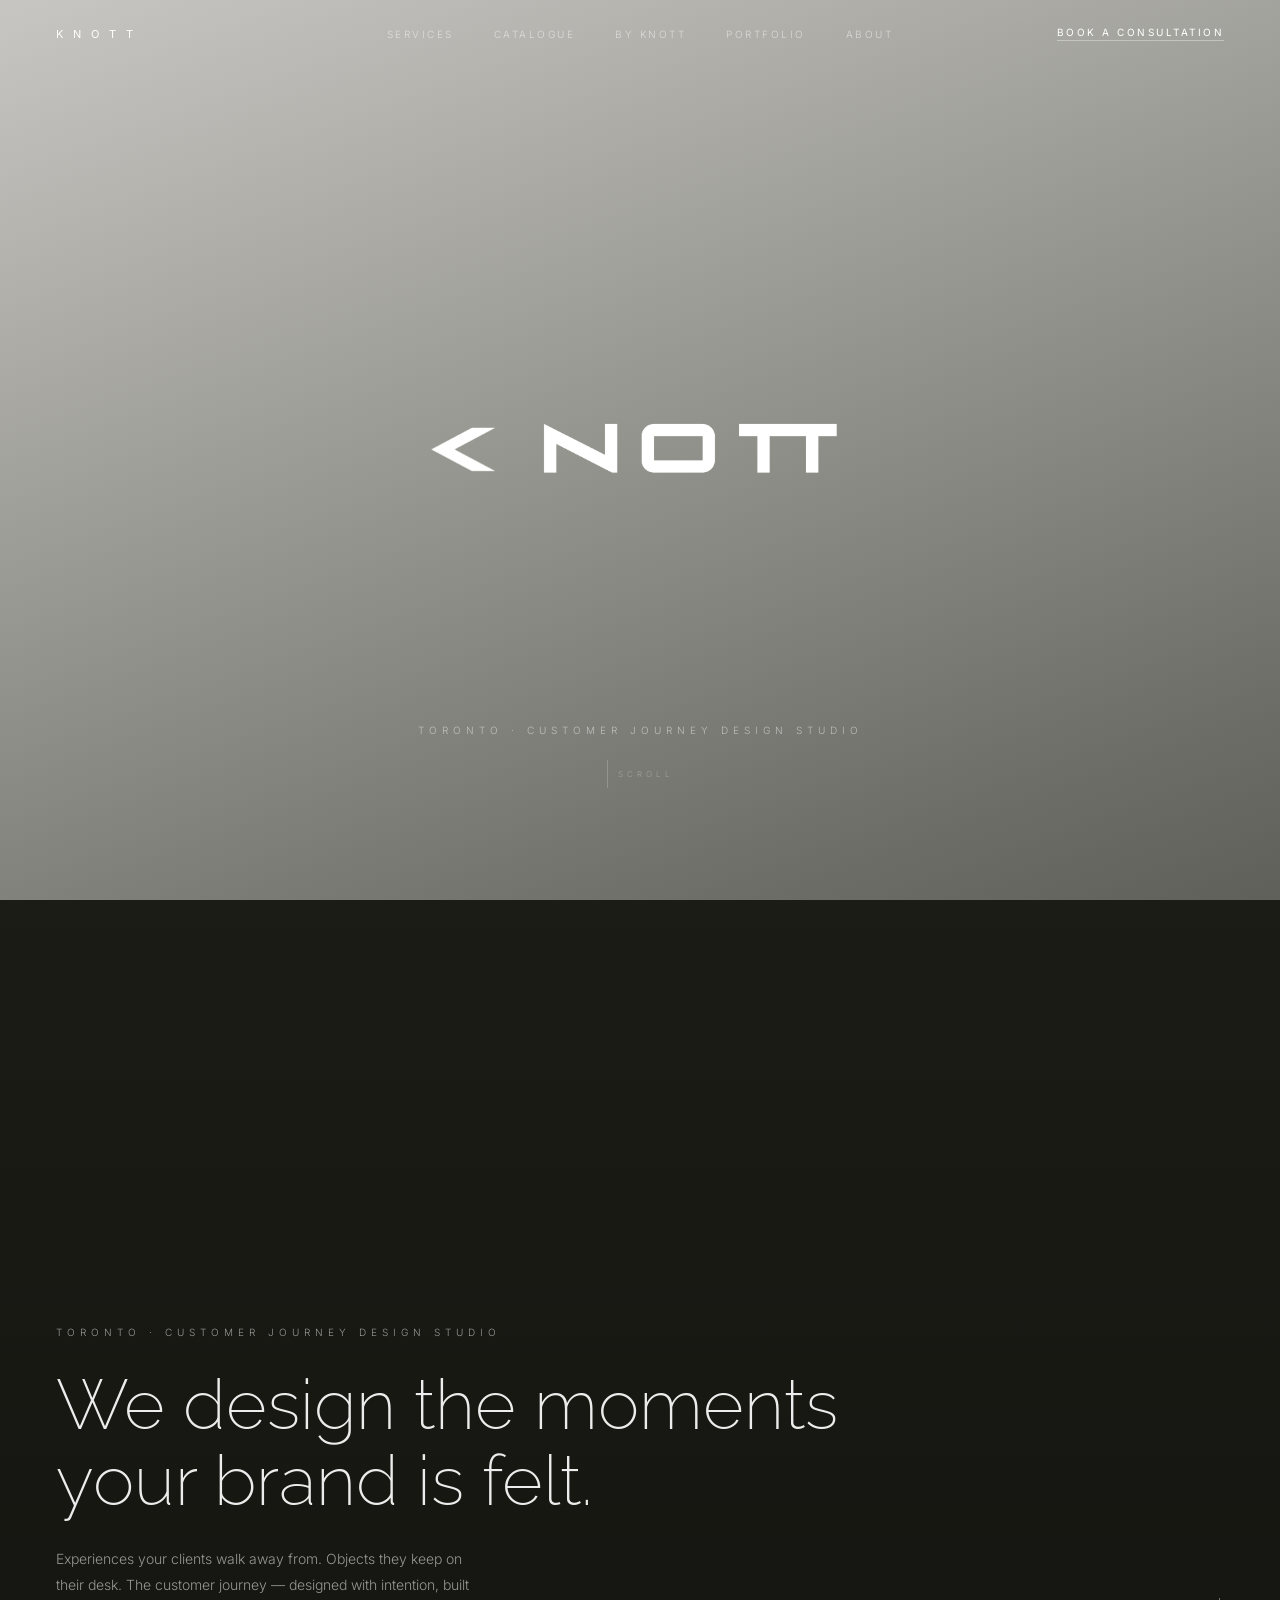
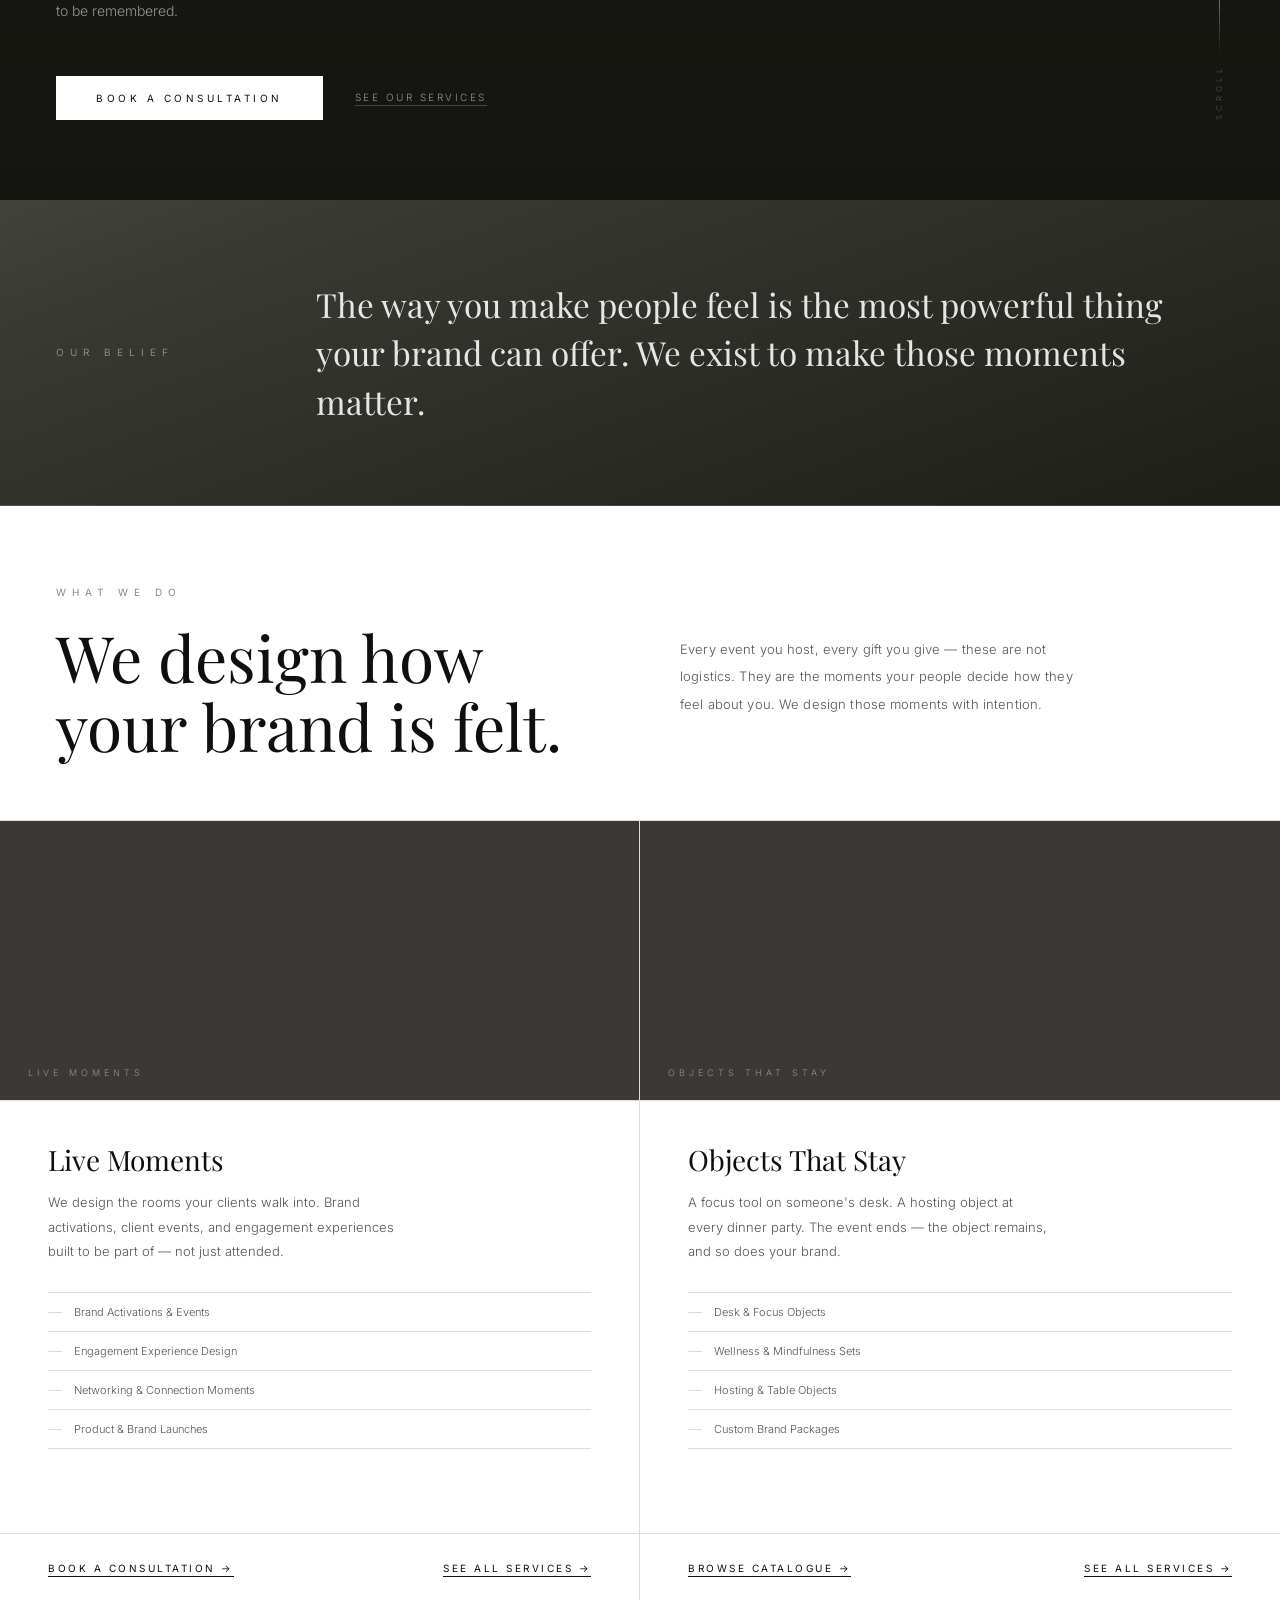
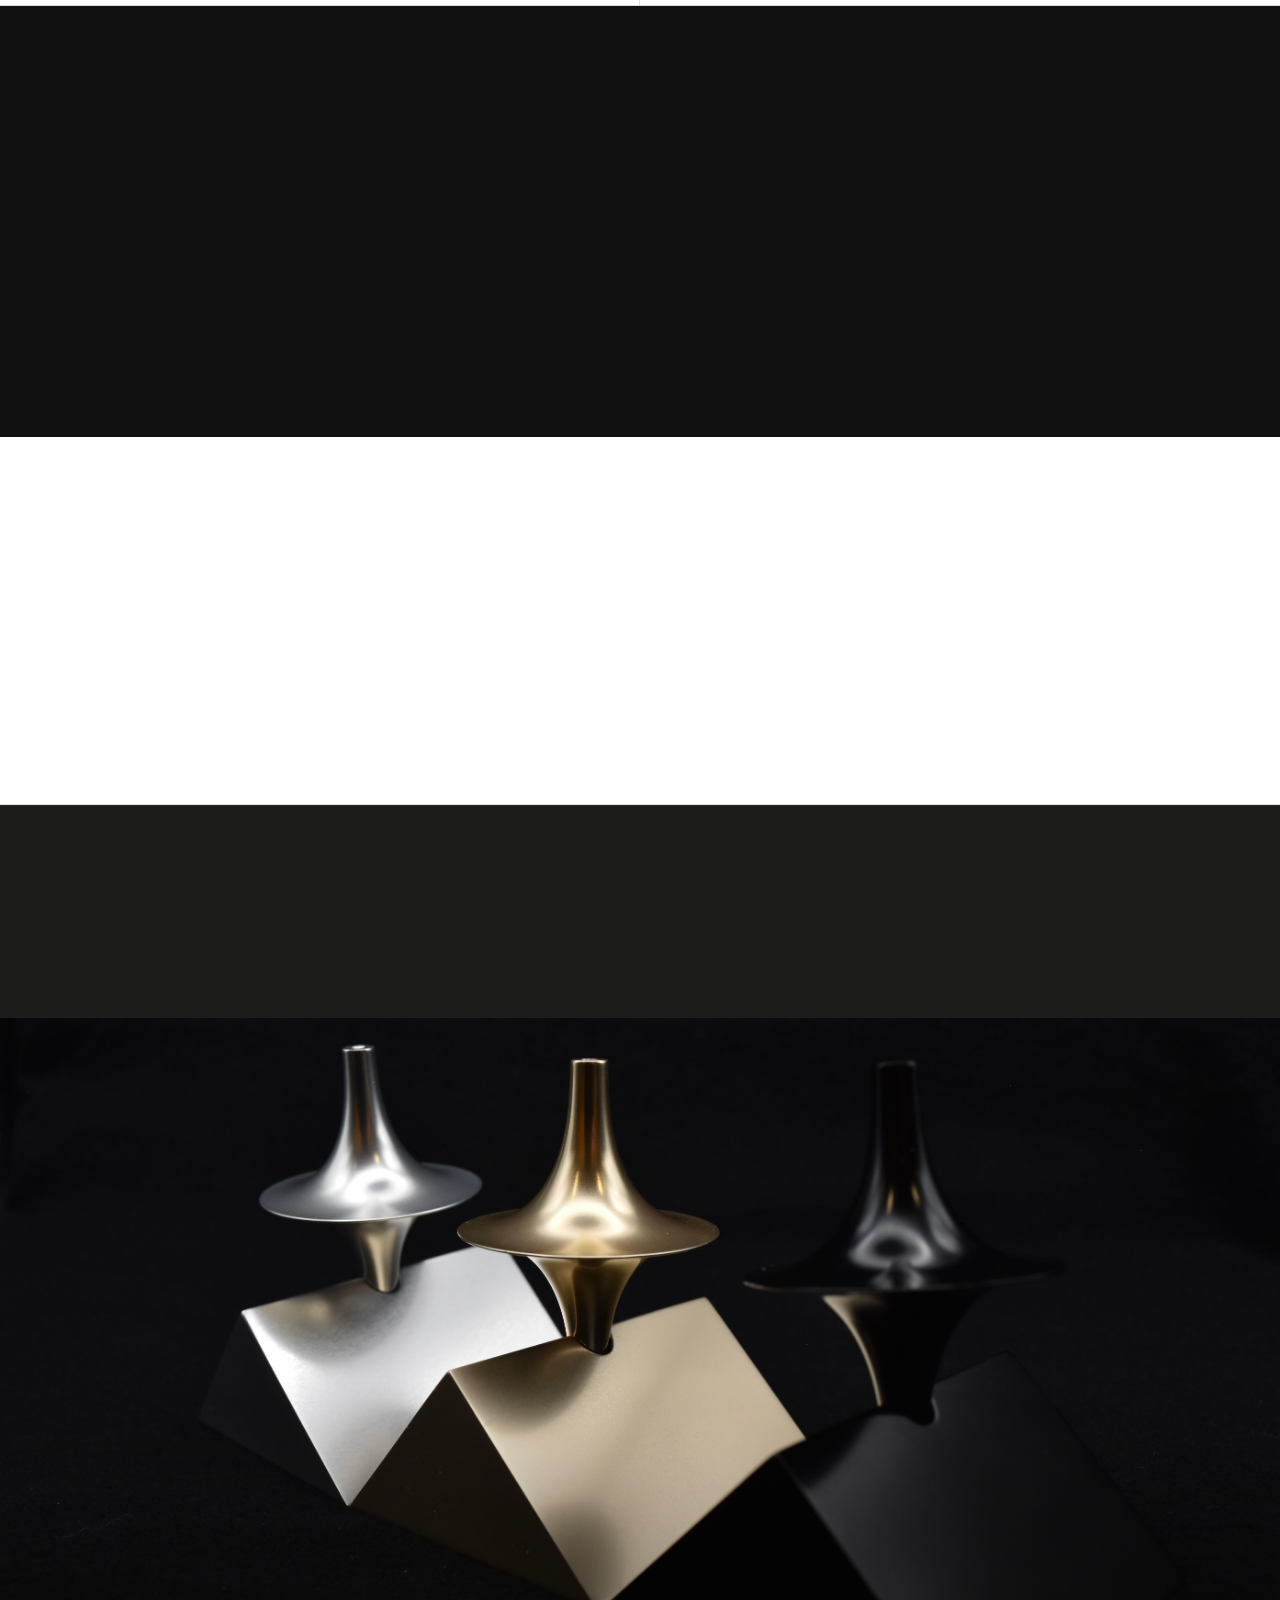
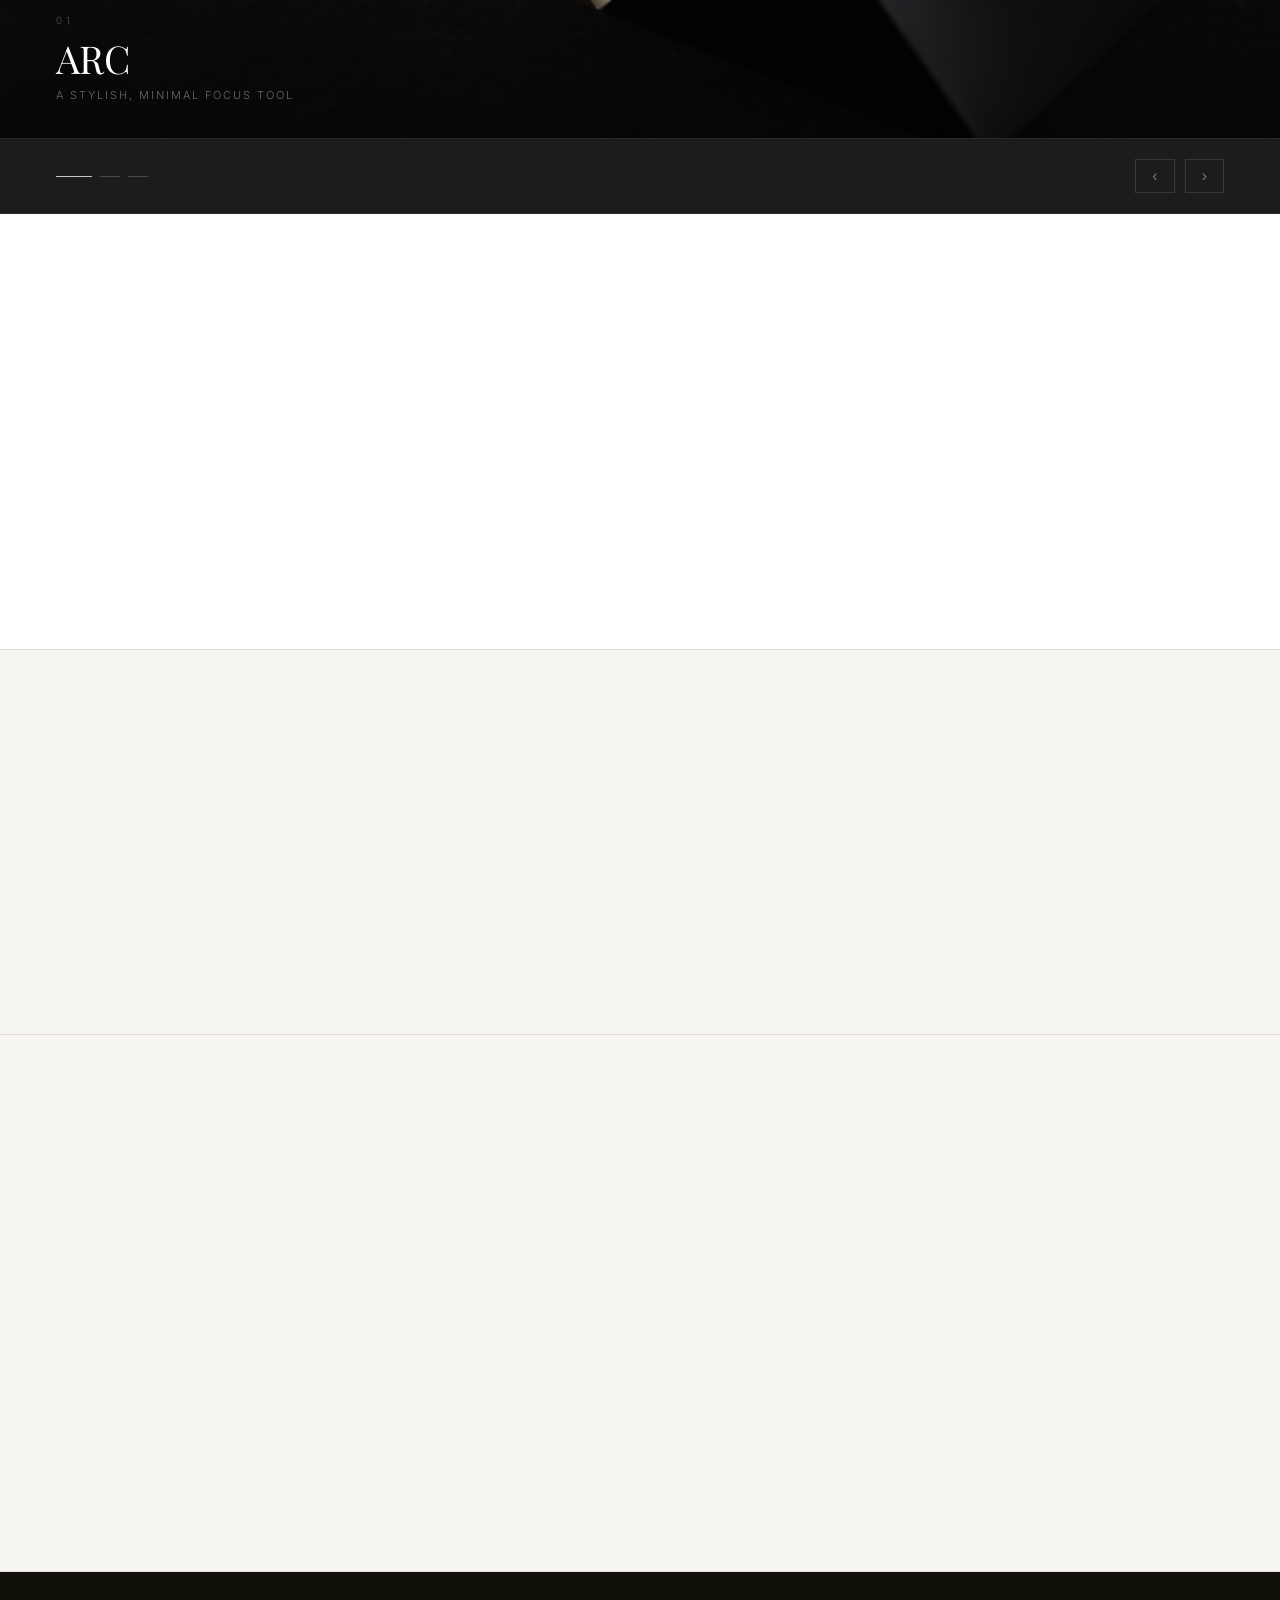
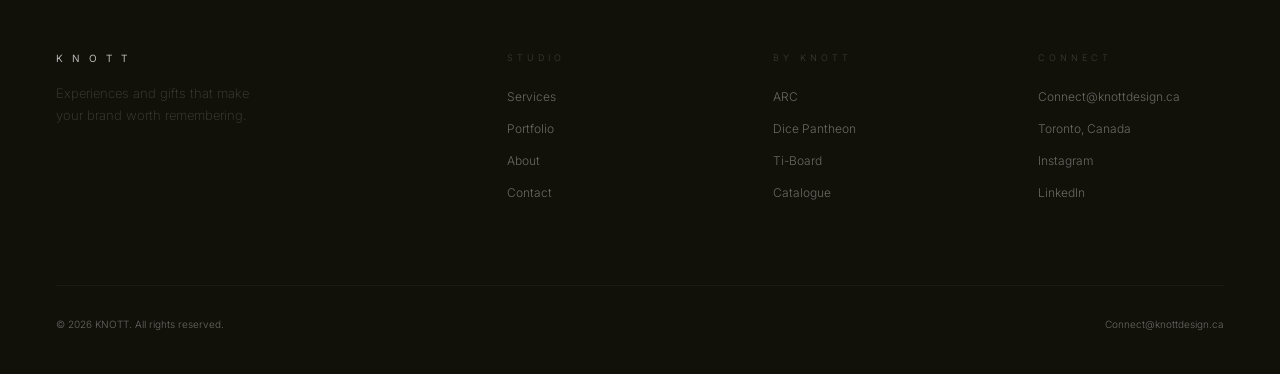
==== index.html @ e69f9469 "Add files via upload" ====
<!DOCTYPE html>
<html lang="en">
<head>
<meta charset="UTF-8"/>
<meta name="viewport" content="width=device-width, initial-scale=1.0"/>
<title>KNOTT — Customer Journey Design Studio, Toronto</title>
<link rel="preconnect" href="https://fonts.googleapis.com"/>
<link rel="preconnect" href="https://fonts.gstatic.com" crossorigin/>
<link href="https://fonts.googleapis.com/css2?family=Raleway:wght@100;200;300;400&family=Playfair+Display:wght@400;500&family=Inter:wght@200;300;400&display=swap" rel="stylesheet"/>
<style>
*,*::before,*::after{margin:0;padding:0;box-sizing:border-box;}
:root{
  --w:#F7F5F2;--ww:#FFFFFF;--bk:#0F0F0F;
  --mid:#555;--lt:#A0A09A;--rule:#E0DDD8;--dark:#111009;
  --hero:'Raleway',system-ui,sans-serif;
  --display:'Playfair Display',Georgia,serif;
  --sans:'Inter',system-ui,sans-serif;
}
html{scroll-behavior:smooth;}
body{background:var(--w);color:var(--bk);font-family:var(--sans);font-weight:300;-webkit-font-smoothing:antialiased;overflow-x:hidden;}
.reveal{opacity:0;transform:translateY(20px);transition:opacity 0.9s ease,transform 0.9s ease;}
.reveal.in{opacity:1;transform:none;}
.d1{transition-delay:.12s}.d2{transition-delay:.24s}.d3{transition-delay:.36s}.d4{transition-delay:.48s}

/* ── UNIFIED INTRO BLOCK: logo floats over top of philosophy, one background ── */
#introBlock{
  position:relative;
  background:linear-gradient(160deg,#C8C6C2 0%,#A0A09A 20%,#6E6E68 45%,#3A3A34 75%,#1E1E18 100%);
}
#logoIntro{
  position:relative;height:100vh;display:flex;align-items:center;justify-content:center;
  background:transparent;
  overflow:hidden;
}
.intro-logo{
  display:flex;align-items:center;justify-content:center;gap:clamp(10px,2vw,28px);
  width:100%;max-width:760px;padding:0 24px;position:relative;z-index:2;
}
.intro-logo img{
  display:block;height:auto;opacity:0;will-change:transform,opacity,filter;
  
  transition:transform 1.8s cubic-bezier(.19,1,.22,1),opacity 1.1s ease-out,filter 1.6s ease-out;
}
.intro-logo .logo-k{width:22%;transform:translateX(-90vw) rotate(-2deg);}
.intro-logo .logo-nott{width:56%;transform:translateX(90vw) rotate(1deg);}
.intro-logo.run img{opacity:1;transform:translateX(0) rotate(0deg);;}
.intro-logo.run .logo-k{transition-delay:0s;}
.intro-logo.run .logo-nott{transition-delay:.12s;}
.intro-sub{
  position:absolute;bottom:12%;left:0;right:0;text-align:center;z-index:2;
  opacity:0;transform:translateY(16px);transition:opacity .9s ease,transform .9s ease;
}
.intro-sub.show{opacity:1;transform:translateY(0);}
.intro-tag{font-size:10px;font-weight:300;letter-spacing:5px;text-transform:uppercase;color:rgba(255,255,255,.5);margin-bottom:24px;}
.intro-scroll{display:inline-flex;align-items:center;gap:10px;font-size:8px;letter-spacing:4px;text-transform:uppercase;color:rgba(255,255,255,.3);}
.intro-scroll-line{width:1px;height:28px;background:rgba(255,255,255,.2);position:relative;overflow:hidden;}
.intro-scroll-line::after{content:'';position:absolute;top:-100%;left:0;right:0;height:100%;background:rgba(255,255,255,.8);animation:scrollLine 1.8s ease-in-out infinite;}
@keyframes scrollLine{0%{top:-100%;}50%{top:100%;}100%{top:100%;}}
@media(prefers-reduced-motion:reduce){
  .intro-logo img{transition:none!important;opacity:1!important;transform:none!important;!important;}
  .intro-sub{transition:none;opacity:1;transform:none;}
}
@media(max-width:768px){
  .intro-logo{max-width:92vw;gap:8px;}
  .intro-logo .logo-k{transform:translateX(-60vw) rotate(-2deg);}
  .intro-logo .logo-nott{transform:translateX(60vw) rotate(1deg);}
}

nav{position:fixed;inset:0 0 auto 0;z-index:200;height:68px;display:flex;align-items:center;justify-content:space-between;padding:0 56px;transition:background .4s,border-color .4s;border-bottom:1px solid transparent;}
nav.up{background:rgba(247,245,242,.96);backdrop-filter:blur(16px);border-bottom-color:var(--rule);}
.logo{font-family:var(--sans);font-size:11px;font-weight:400;letter-spacing:10px;text-transform:uppercase;color:#fff;text-decoration:none;transition:color .3s;}
nav.up .logo{color:var(--bk);}
.nav-links{display:flex;gap:40px;position:absolute;left:50%;transform:translateX(-50%);}
.nav-links a{font-size:10px;font-weight:300;letter-spacing:2.5px;text-transform:uppercase;color:rgba(255,255,255,.55);text-decoration:none;transition:color .3s;}
.nav-links a:hover{color:#fff;}
nav.up .nav-links a{color:var(--mid);}
nav.up .nav-links a:hover{color:var(--bk);}
.nav-cta{font-size:10px;font-weight:400;letter-spacing:2.5px;text-transform:uppercase;color:#fff;text-decoration:none;border-bottom:1px solid rgba(255,255,255,.35);padding-bottom:2px;transition:all .3s;}
nav.up .nav-cta{color:var(--bk);border-color:var(--bk);}
.mob-btn{display:none;background:none;border:none;cursor:pointer;padding:8px;flex-direction:column;gap:5px;z-index:201;}
.mob-btn span{display:block;width:22px;height:1px;background:#fff;transition:background .3s;}
nav.up .mob-btn span{background:var(--bk);}
.mob-menu{display:none;position:fixed;top:68px;left:0;right:0;z-index:199;flex-direction:column;background:rgba(15,14,11,.97);backdrop-filter:blur(16px);border-bottom:1px solid rgba(255,255,255,.06);}
.mob-menu a{font-size:11px;font-weight:300;letter-spacing:3px;text-transform:uppercase;color:rgba(255,255,255,.5);text-decoration:none;padding:18px 28px;border-bottom:1px solid rgba(255,255,255,.05);display:block;transition:color .25s;}
.mob-menu a:hover{color:#fff;}
.mob-menu a:last-child{border-bottom:none;color:rgba(255,255,255,.8);}
.mob-menu.open{display:flex;}
#home{position:relative;min-height:100vh;display:flex;align-items:flex-end;padding:0 56px 80px;overflow:hidden;background:#1E1E18;margin-top:0;}
.hero-veil{position:absolute;inset:0;z-index:1;background:linear-gradient(180deg,rgba(0,0,0,.08) 0%,rgba(0,0,0,.32) 100%);}
.hero-inner{position:relative;z-index:2;max-width:820px;}
.hero-tag{font-size:10px;font-weight:300;letter-spacing:5px;text-transform:uppercase;color:rgba(255,255,255,.55);margin-bottom:28px;}
.hero-h1{font-family:var(--hero);font-size:clamp(44px,5.5vw,82px);font-weight:200;line-height:1.08;color:rgba(255,255,255,.92);margin-bottom:28px;}
.hero-sub{font-size:14px;font-weight:300;color:rgba(255,255,255,.55);line-height:1.85;max-width:420px;margin-bottom:52px;}
.hero-btns{display:flex;align-items:center;gap:32px;flex-wrap:wrap;}
.btn-fill{font-family:var(--sans);font-size:10px;font-weight:400;letter-spacing:3.5px;text-transform:uppercase;color:var(--bk);background:#fff;padding:16px 40px;text-decoration:none;display:inline-block;transition:background .3s;}
.btn-fill:hover{background:var(--w);}
.btn-ghost{font-size:10px;font-weight:300;letter-spacing:2.5px;text-transform:uppercase;color:rgba(255,255,255,.55);text-decoration:none;border-bottom:1px solid rgba(255,255,255,.2);padding-bottom:2px;transition:all .3s;}
.btn-ghost:hover{color:#fff;border-color:rgba(255,255,255,.6);}
.hero-scroll{position:absolute;right:56px;bottom:80px;z-index:2;display:flex;flex-direction:column;align-items:center;gap:10px;}
.hero-scroll-line{width:1px;height:56px;background:linear-gradient(to bottom,rgba(255,255,255,.4),transparent);animation:pulse 2.5s ease-in-out infinite;}
.hero-scroll span{font-size:8px;font-weight:300;letter-spacing:4px;text-transform:uppercase;color:rgba(255,255,255,.25);writing-mode:vertical-rl;transform:rotate(180deg);}
@keyframes pulse{0%,100%{opacity:.3;transform:scaleY(.7);}50%{opacity:1;transform:scaleY(1);}}
.philosophy{background:transparent;border-top:none;border-bottom:1px solid rgba(255,255,255,.15);padding:80px 56px;display:grid;grid-template-columns:180px 1fr;gap:80px;align-items:center;}
.phil-label{font-size:10px;font-weight:400;letter-spacing:6px;text-transform:uppercase;color:rgba(255,255,255,.4);}
.phil-q{font-family:var(--display);font-size:clamp(22px,2.6vw,38px);font-weight:400;line-height:1.45;color:rgba(255,255,255,.88);}
.sec-label{font-size:10px;font-weight:400;letter-spacing:6px;text-transform:uppercase;color:#888;margin-bottom:24px;}
.sec-h{font-family:var(--display);font-size:clamp(40px,5vw,72px);font-weight:400;line-height:1.08;color:var(--bk);}
.txt-link{font-size:10px;font-weight:400;letter-spacing:2.5px;text-transform:uppercase;color:var(--bk);text-decoration:none;border-bottom:1px solid var(--bk);padding-bottom:2px;display:inline-flex;align-items:center;gap:8px;transition:gap .3s,color .25s;}
.txt-link:hover{gap:14px;color:var(--mid);}
.sec-p{font-size:15px;font-weight:300;color:var(--mid);line-height:1.9;}
#services{background:var(--ww);border-bottom:1px solid var(--rule);}
.sec-top{padding:80px 56px 60px;border-bottom:1px solid var(--rule);display:grid;grid-template-columns:1fr 1fr;gap:80px;align-items:center;}
.statement-text{padding-top:8px;}
.statement-text p{font-family:var(--sans);font-size:13px;font-weight:300;color:var(--mid);line-height:2.1;letter-spacing:.01em;max-width:420px;}
.svc-grid{display:grid;grid-template-columns:1fr 1fr;}
.svc{border-right:1px solid var(--rule);overflow:hidden;cursor:pointer;}
.svc:last-child{border-right:none;}
.svc-img{height:280px;position:relative;overflow:hidden;border-bottom:1px solid var(--rule);}
.svc-img-bg{position:absolute;inset:0;background-size:cover;background-position:center;transform:scale(1.05);transition:transform .9s cubic-bezier(.25,.1,.25,1);background-color:#6a6865;}
.svc:hover .svc-img-bg{transform:scale(1);}
.svc-img-veil{position:absolute;inset:0;background:rgba(0,0,0,.45);transition:background .5s;}
.svc:hover .svc-img-veil{background:rgba(0,0,0,.18);}
.svc-img-tag{position:absolute;bottom:22px;left:28px;font-size:9px;font-weight:300;letter-spacing:4px;text-transform:uppercase;color:rgba(255,255,255,.45);transition:color .4s,transform .5s;}
.svc:hover .svc-img-tag{color:rgba(255,255,255,.92);transform:translateY(-3px);}
.svc-body{padding:40px 48px 52px;background:var(--ww);transition:background .4s;}
.svc:hover .svc-body{background:var(--w);}
.svc-title{font-family:var(--display);font-size:28px;font-weight:400;color:var(--bk);margin-bottom:12px;}
.svc-desc{font-size:13px;font-weight:300;color:var(--mid);line-height:1.9;max-width:360px;margin-bottom:28px;}
.svc-list{list-style:none;border-top:1px solid var(--rule);margin-bottom:32px;}
.svc-list li{font-size:11px;font-weight:300;color:var(--mid);padding:12px 0;border-bottom:1px solid var(--rule);display:flex;align-items:center;gap:12px;transition:color .25s;}
.svc-list li::before{content:'';width:14px;height:1px;background:var(--rule);flex-shrink:0;transition:width .3s,background .3s;}
.svc:hover .svc-list li{color:var(--bk);}
.svc:hover .svc-list li::before{width:22px;background:var(--bk);}
.svc-footer{padding:28px 48px;border-top:1px solid var(--rule);display:flex;justify-content:space-between;align-items:center;}
/* ── BY KNOTT ── */
#shop{background:#1c1c1a;border-top:1px solid rgba(255,255,255,.06);border-bottom:1px solid rgba(255,255,255,.06);}
.shop-header{padding:64px 56px 40px;display:flex;justify-content:space-between;align-items:flex-end;}
.shop-sec-label{font-size:10px;font-weight:300;letter-spacing:6px;text-transform:uppercase;color:rgba(255,255,255,.3);margin-bottom:14px;}
.shop-sec-h{font-family:var(--display);font-size:clamp(24px,2.8vw,38px);font-weight:400;color:rgba(255,255,255,.88);line-height:1.15;}
.shop-header-right{text-align:right;}
.shop-header-desc{font-size:13px;font-weight:300;color:rgba(255,255,255,.28);line-height:1.8;max-width:260px;margin-bottom:16px;}
.shop-header-link{font-size:10px;font-weight:300;letter-spacing:2.5px;text-transform:uppercase;color:rgba(255,255,255,.45);text-decoration:none;border-bottom:1px solid rgba(255,255,255,.18);padding-bottom:2px;transition:all .3s;}
.shop-header-link:hover{color:#fff;border-color:#fff;}
.shop-stage{position:relative;overflow:hidden;}
.shop-track{display:flex;transition:transform .9s cubic-bezier(.4,0,.2,1);}
.shop-slide{min-width:100%;position:relative;aspect-ratio:16/9;overflow:hidden;}
.shop-slide img{width:100%;height:100%;object-fit:cover;display:block;transform:scale(1.05);transition:transform 7s ease-out;}
.shop-slide.active img{transform:scale(1);}
.shop-slide-veil{position:absolute;inset:0;background:linear-gradient(to top,rgba(0,0,0,.55) 0%,rgba(0,0,0,.0) 50%);}
.shop-slide-content{position:absolute;bottom:0;left:0;right:0;padding:36px 56px;}
.shop-slide-num{font-size:10px;font-weight:300;letter-spacing:4px;color:rgba(255,255,255,.3);margin-bottom:6px;}
.shop-slide-name{font-family:var(--display);font-size:clamp(24px,3vw,40px);font-weight:400;color:#fff;}
.shop-slide-tag{font-size:11px;font-weight:300;letter-spacing:2px;text-transform:uppercase;color:rgba(255,255,255,.4);margin-top:4px;}
.shop-nav{display:flex;align-items:center;justify-content:space-between;padding:20px 56px;border-top:1px solid rgba(255,255,255,.06);}
.shop-dots-row{display:flex;gap:8px;align-items:center;}
.shop-dot{width:20px;height:1px;background:rgba(255,255,255,.2);cursor:pointer;transition:all .4s;}
.shop-dot.on{background:rgba(255,255,255,.75);width:36px;}
.shop-arrows{display:flex;gap:10px;}
.shop-btn{background:none;border:1px solid rgba(255,255,255,.12);color:rgba(255,255,255,.4);font-size:16px;padding:8px 16px;cursor:pointer;transition:all .3s;line-height:1;}
.shop-btn:hover{border-color:rgba(255,255,255,.4);color:#fff;}
.quote-section{background:#111111;padding:120px 56px;display:flex;align-items:center;justify-content:center;}
.quote-inner{max-width:720px;text-align:center;margin:0 auto;}
.quote-mark{font-family:var(--display);font-size:60px;font-weight:400;color:rgba(255,255,255,.08);line-height:1;margin-bottom:-16px;}
.quote-text{font-family:var(--display);font-size:clamp(18px,2vw,28px);font-weight:400;color:#fff;line-height:1.65;margin-bottom:32px;}
.quote-line{width:36px;height:1px;background:#B8955A;margin:0 auto 18px;}
.quote-attr{font-size:10px;font-weight:300;letter-spacing:5px;text-transform:uppercase;color:#B8955A;}
#portfolio{background:var(--ww);border-bottom:1px solid var(--rule);}
.work-section{padding:96px 56px;display:grid;grid-template-columns:1fr 1fr;gap:100px;align-items:center;}
.work-p{font-size:15px;font-weight:300;color:var(--mid);line-height:2;margin-bottom:36px;}
.work-links{display:flex;gap:40px;flex-wrap:wrap;}
.about-teaser{background:var(--ww);border-bottom:1px solid var(--rule);padding:96px 56px;display:grid;grid-template-columns:1fr 1fr;gap:100px;align-items:center;}
.about-p{font-size:15px;font-weight:300;color:var(--mid);line-height:2;margin-bottom:36px;}
#contact{background:var(--w);border-bottom:1px solid var(--rule);}
.contact-top{padding:80px 56px 60px;border-bottom:1px solid var(--rule);display:grid;grid-template-columns:1fr 1fr;gap:80px;align-items:end;}
.contact-body{display:grid;grid-template-columns:1fr 1fr;}
.contact-left{padding:72px 56px;border-right:1px solid var(--rule);display:flex;flex-direction:column;justify-content:space-between;}
.contact-h{font-family:var(--display);font-size:clamp(26px,3vw,46px);font-weight:400;line-height:1.12;margin-bottom:24px;}
.contact-p{font-size:13px;font-weight:300;color:var(--mid);line-height:1.9;max-width:320px;margin-bottom:48px;}
.contact-details{border-top:1px solid var(--rule);}
.c-row{display:flex;justify-content:space-between;align-items:center;padding:14px 0;border-bottom:1px solid var(--rule);}
.c-row span:first-child{font-size:9px;font-weight:300;letter-spacing:3px;text-transform:uppercase;color:var(--lt);}
.c-row a,.c-row span:last-child{font-size:14px;font-weight:300;color:var(--bk);text-decoration:none;}
.contact-right{padding:72px 56px;}
.f-group{margin-bottom:28px;}
.f-row{display:grid;grid-template-columns:1fr 1fr;gap:24px;margin-bottom:28px;}
.f-label{display:block;font-size:9px;font-weight:300;letter-spacing:3px;text-transform:uppercase;color:var(--lt);margin-bottom:10px;}
.f-input,.f-ta{width:100%;background:transparent;border:none;border-bottom:1px solid var(--rule);padding:10px 0;font-family:var(--sans);font-size:13px;font-weight:300;color:var(--bk);outline:none;transition:border-color .3s;}
.f-input::placeholder,.f-ta::placeholder{color:var(--rule);}
.f-input:focus,.f-ta:focus{border-color:var(--bk);}
.f-ta{resize:none;}
.f-submit{width:100%;margin-top:16px;font-family:var(--sans);font-size:10px;font-weight:400;letter-spacing:3.5px;text-transform:uppercase;color:var(--w);background:var(--bk);border:none;padding:18px;cursor:pointer;transition:background .3s;}
.f-submit:hover{background:#2a2a2a;}
.f-label{color:#777;}
footer{background:var(--dark);padding:80px 56px 44px;}
.foot-top{display:grid;grid-template-columns:2fr 1fr 1fr 1fr;gap:80px;padding-bottom:72px;border-bottom:1px solid #1c1a17;margin-bottom:32px;}
.foot-logo{font-size:10px;font-weight:400;letter-spacing:9px;text-transform:uppercase;color:rgba(255,255,255,.7);margin-bottom:18px;}
.foot-tag{font-size:13px;font-weight:200;color:rgba(255,255,255,.2);line-height:1.7;max-width:220px;}
.foot-col-h{font-size:9px;font-weight:300;letter-spacing:4px;text-transform:uppercase;color:rgba(255,255,255,.18);margin-bottom:22px;}
.foot-links{list-style:none;}
.foot-links li{margin-bottom:12px;}
.foot-links a{font-size:12px;font-weight:300;color:#6a6865;text-decoration:none;transition:color .25s;}
.foot-links a:hover{color:rgba(255,255,255,.6);}
.foot-bottom{display:flex;justify-content:space-between;align-items:center;}
.foot-copy{font-size:10px;font-weight:300;color:#6a6865;}
.foot-email{font-size:10px;font-weight:300;color:#6a6865;text-decoration:none;transition:color .25s;}
.foot-email:hover{color:rgba(255,255,255,.5);}
@media(max-width:768px){
  nav{padding:0 24px;}
  .nav-links,.nav-cta{display:none;}
  .mob-btn{display:flex;}
  #home{padding:0 24px 64px;min-height:100svh;}
  .hero-scroll{display:none;}
  .philosophy{padding:64px 24px;grid-template-columns:1fr;gap:20px;}
  .sec-top,.contact-top{grid-template-columns:1fr;gap:24px;padding:60px 24px 48px;}
  .svc-grid,.shop-wrap,.about-teaser{grid-template-columns:1fr;}
  .svc{border-right:none;border-bottom:1px solid var(--rule);}
  .svc-body,.svc-footer{padding:32px 24px;}
  .svc-img{height:240px;}
  .shop-left{padding:52px 24px;border-right:none;border-bottom:1px solid var(--rule);}
  .shop-slide{max-height:none;}
  .quote-section{padding:100px 24px;}
  .work-section{grid-template-columns:1fr;gap:40px;padding:64px 24px;}
  .about-teaser{padding:64px 24px;gap:40px;}
  .contact-body{grid-template-columns:1fr;}
  .contact-left{border-right:none;border-bottom:1px solid var(--rule);padding:64px 24px;}
  .contact-right{padding:56px 24px;}
  .f-row{grid-template-columns:1fr;}
  footer{padding:64px 24px 40px;}
  .foot-top{grid-template-columns:1fr 1fr;gap:40px;}
  .hero-btns{flex-direction:column;align-items:flex-start;gap:20px;}
}
</style>
</head>
<body>

<div id="introBlock">
<section id="logoIntro">
  <div class="intro-logo" id="introLogo">
    <img class="logo-k" src="images/logo-k.png" alt="KNOTT chevron mark"/>
    <img class="logo-nott" src="images/logo-nott.png" alt="NOTT wordmark"/>
  </div>
  <div class="intro-sub" id="introSub">
    <p class="intro-tag">Toronto · Customer Journey Design Studio</p>
    <div class="intro-scroll"><span class="intro-scroll-line"></span>Scroll</div>
  </div>
</section>

<nav id="nav">
  <a href="#home" class="logo">Knott</a>
  <div class="nav-links">
    <a href="services.html">Services</a>
    <a href="catalogue.html">Catalogue</a>
    <a href="byknott.html">By KNOTT</a>
    <a href="#portfolio">Portfolio</a>
    <a href="about.html">About</a>
  </div>
  <a href="contact.html" class="nav-cta">Book a Consultation</a>
  <button class="mob-btn" id="mobBtn" aria-label="Menu"><span></span><span></span><span></span></button>
</nav>
<div class="mob-menu" id="mobMenu">
  <a href="services.html">Services</a>
  <a href="catalogue.html">Catalogue</a>
  <a href="byknott.html">By KNOTT</a>
  <a href="#portfolio" onclick="closeMob()">Portfolio</a>
  <a href="about.html">About</a>
  <a href="contact.html">Book a Consultation</a>
</div>
<section id="home">
  <div class="hero-veil"></div>
  <div class="hero-inner">
    <p class="hero-tag reveal in">Toronto · Customer Journey Design Studio</p>
    <h1 class="hero-h1 reveal d1 in">We design the moments<br>your brand is felt.</h1>
    <p class="hero-sub reveal d2 in">Experiences your clients walk away from. Objects they keep on their desk. The customer journey — designed with intention, built to be remembered.</p>
    <div class="hero-btns reveal d3 in">
      <a href="contact.html" class="btn-fill">Book a Consultation</a>
      <a href="services.html" class="btn-ghost">See Our Services</a>
    </div>
  </div>
  <div class="hero-scroll"><div class="hero-scroll-line"></div><span>Scroll</span></div>
</section>
<div class="philosophy">
  <p class="phil-label reveal">Our Belief</p>
  <p class="phil-q reveal d1">The way you make people feel is the most powerful thing your brand can offer. We exist to make those moments matter.</p>
</div>
</div>
<section id="services">
  <div class="sec-top">
    <div>
      <p class="sec-label reveal">What We Do</p>
      <h2 class="sec-h reveal d1">We design how<br>your brand is felt.</h2>
    </div>
    <div class="statement-text reveal d2">
      <p>Every event you host, every gift you give — these are not logistics. They are the moments your people decide how they feel about you. We design those moments with intention.</p>
    </div>
  </div>
  <div class="svc-grid">
    <div class="svc reveal">
      <div class="svc-img"><div class="svc-img-bg"></div><div class="svc-img-veil"></div><span class="svc-img-tag">Live Moments</span></div>
      <div class="svc-body">
        <h3 class="svc-title">Live Moments</h3>
        <p class="svc-desc">We design the rooms your clients walk into. Brand activations, client events, and engagement experiences built to be part of — not just attended.</p>
        <ul class="svc-list">
          <li>Brand Activations &amp; Events</li>
          <li>Engagement Experience Design</li>
          <li>Networking &amp; Connection Moments</li>
          <li>Product &amp; Brand Launches</li>
        </ul>
      </div>
      <div class="svc-footer">
        <a href="contact.html" class="txt-link">Book a Consultation →</a>
        <a href="services.html" class="txt-link">See All Services →</a>
      </div>
    </div>
    <div class="svc reveal d1">
      <div class="svc-img"><div class="svc-img-bg"></div><div class="svc-img-veil"></div><span class="svc-img-tag">Objects That Stay</span></div>
      <div class="svc-body">
        <h3 class="svc-title">Objects That Stay</h3>
        <p class="svc-desc">A focus tool on someone's desk. A hosting object at every dinner party. The event ends — the object remains, and so does your brand.</p>
        <ul class="svc-list">
          <li>Desk &amp; Focus Objects</li>
          <li>Wellness &amp; Mindfulness Sets</li>
          <li>Hosting &amp; Table Objects</li>
          <li>Custom Brand Packages</li>
        </ul>
      </div>
      <div class="svc-footer">
        <a href="catalogue.html" class="txt-link">Browse Catalogue →</a>
        <a href="services.html" class="txt-link">See All Services →</a>
      </div>
    </div>
  </div>
</section>
<div class="quote-section">
  <div class="quote-inner">
    <div class="quote-mark reveal">"</div>
    <p class="quote-text reveal d1">People will forget what you said, people will forget what you did, but people will never forget how you made them feel.</p>
    <div class="quote-line reveal d2"></div>
    <p class="quote-attr reveal d2">Maya Angelou</p>
  </div>
</div>
<section id="portfolio">
  <div class="work-section">
    <div>
      <p class="sec-label reveal">Our Work</p>
      <h2 class="sec-h reveal d1">Moments we've<br>made matter.</h2>
    </div>
    <div class="reveal d2">
      <p class="work-p">Our portfolio grows with every project. From brand activations to curated gifting programs — every KNOTT project starts with intention and ends with something people remember. Photography and case studies coming soon.</p>
      <div class="work-links">
        <a href="catalogue.html" class="txt-link">Browse the Catalogue →</a>
        <a href="contact.html" class="txt-link">Start a Project →</a>
      </div>
    </div>
  </div>
</section>
<section id="shop">
  <div class="shop-header">
    <div class="shop-header-left">
      <p class="shop-sec-label reveal">By KNOTT</p>
      <h2 class="shop-sec-h reveal d1">Concept to creation.<br>Entirely ours.</h2>
    </div>
    <div class="shop-header-right reveal d2">
      <p class="shop-header-desc">Not sourced. Not adapted. Three objects engineered from a blank page.</p>
      <a href="byknott.html" class="shop-header-link">Explore the Collection →</a>
    </div>
  </div>
  <div class="shop-stage">
    <div class="shop-track" id="shopTrack">
      <div class="shop-slide active">
        <img src="arc-hero.jpeg" alt="ARC"/>
        <div class="shop-slide-veil"></div>
        <div class="shop-slide-content">
          <div class="shop-slide-num">01</div>
          <div class="shop-slide-name">ARC</div>
          <div class="shop-slide-tag">A Stylish, Minimal Focus Tool</div>
        </div>
      </div>
      <div class="shop-slide">
        <img src="dice-hero.jpeg" alt="Dice Pantheon"/>
        <div class="shop-slide-veil"></div>
        <div class="shop-slide-content">
          <div class="shop-slide-num">02</div>
          <div class="shop-slide-name">Dice Pantheon</div>
          <div class="shop-slide-tag">A Set for Every Roll</div>
        </div>
      </div>
      <div class="shop-slide">
        <img src="ti-board-hero.jpeg" alt="Ti-Board"/>
        <div class="shop-slide-veil"></div>
        <div class="shop-slide-content">
          <div class="shop-slide-num">03</div>
          <div class="shop-slide-name">Ti-Board</div>
          <div class="shop-slide-tag">Set the Table, Once</div>
        </div>
      </div>
    </div>
  </div>
  <div class="shop-nav">
    <div class="shop-dots-row">
      <span class="shop-dot on" onclick="goShop(0)"></span>
      <span class="shop-dot" onclick="goShop(1)"></span>
      <span class="shop-dot" onclick="goShop(2)"></span>
    </div>
    <div class="shop-arrows">
      <button class="shop-btn shop-prev" onclick="moveShop(-1)">‹</button>
      <button class="shop-btn shop-next" onclick="moveShop(1)">›</button>
    </div>
  </div>
</section>
<div class="about-teaser">
  <div>
    <p class="sec-label reveal">Who We Are</p>
    <h2 class="sec-h reveal d1">Born from a belief<br>that connection is everything.</h2>
  </div>
  <div class="reveal d2">
    <p class="about-p">KNOTT was founded in Toronto in 2025 by two people who share one frustration — most brands invest in what they say, not in how they make people feel. We exist to change that. One event, one gift, one moment at a time.</p>
    <a href="about.html" class="txt-link">Meet the Founders →</a>
  </div>
</div>
<section id="contact">
  <div class="contact-top">
    <div>
      <p class="sec-label reveal">Get In Touch</p>
      <h2 class="sec-h reveal d1">Let's design something<br>worth feeling.</h2>
    </div>
    <p class="sec-p reveal d2">Tell us about your next event, gifting need, or brand moment. We'll be in touch within 24 hours.</p>
  </div>
  <div class="contact-body">
    <div class="contact-left reveal">
      <div>
        <h3 class="contact-h">Ready to work<br>together?</h3>
        <p class="contact-p">Whether you're planning a corporate event, building a gifting program, or redesigning how your brand shows up — we'd love to hear from you.</p>
        <a href="services.html" class="txt-link">See Our Services →</a>
      </div>
      <div class="contact-details">
        <div class="c-row"><span>Email</span><a href="mailto:Connect@knottdesign.ca">Connect@knottdesign.ca</a></div>
        <div class="c-row"><span>Location</span><span>Toronto, Canada</span></div>
        <div class="c-row"><span>Response</span><span>Within 24 hours</span></div>
      </div>
    </div>
    <div class="contact-right reveal d1">
      <form id="contactForm">
        <div class="f-row">
          <div><label class="f-label">Name</label><input class="f-input" type="text" placeholder="Your name" required/></div>
          <div><label class="f-label">Company</label><input class="f-input" type="text" placeholder="Company name"/></div>
        </div>
        <div class="f-group"><label class="f-label">Email</label><input class="f-input" type="email" placeholder="your@email.com" required/></div>
        <div class="f-group"><label class="f-label">What are you looking for?</label><textarea class="f-ta" rows="5" placeholder="Describe your event, gifting need, or idea..."></textarea></div>
        <button type="submit" class="f-submit">Send Message</button>
      </form>
    </div>
  </div>
</section>
<footer>
  <div class="foot-top">
    <div>
      <p class="foot-logo">Knott</p>
      <p class="foot-tag">Experiences and gifts that make your brand worth remembering.</p>
    </div>
    <div>
      <p class="foot-col-h">Studio</p>
      <ul class="foot-links">
        <li><a href="services.html">Services</a></li>
        <li><a href="#portfolio">Portfolio</a></li>
        <li><a href="about.html">About</a></li>
        <li><a href="contact.html">Contact</a></li>
      </ul>
    </div>
    <div>
      <p class="foot-col-h">By KNOTT</p>
      <ul class="foot-links">
        <li><a href="byknott.html">ARC</a></li>
        <li><a href="byknott.html">Dice Pantheon</a></li>
        <li><a href="byknott.html">Ti-Board</a></li>
        <li><a href="catalogue.html">Catalogue</a></li>
      </ul>
    </div>
    <div>
      <p class="foot-col-h">Connect</p>
      <ul class="foot-links">
        <li><a href="mailto:Connect@knottdesign.ca">Connect@knottdesign.ca</a></li>
        <li><a href="#">Toronto, Canada</a></li>
        <li><a href="#">Instagram</a></li>
        <li><a href="#">LinkedIn</a></li>
      </ul>
    </div>
  </div>
  <div class="foot-bottom">
    <span class="foot-copy">© 2026 KNOTT. All rights reserved.</span>
    <a href="mailto:Connect@knottdesign.ca" class="foot-email">Connect@knottdesign.ca</a>
  </div>
</footer>
<script>
const nav=document.getElementById('nav');
window.addEventListener('scroll',()=>nav.classList.toggle('up',scrollY>80),{passive:true});
function closeMob(){document.getElementById('mobMenu').classList.remove('open');}
document.getElementById('mobBtn').addEventListener('click',()=>document.getElementById('mobMenu').classList.toggle('open'));
document.querySelectorAll('a[href^="#"]').forEach(a=>{
  a.addEventListener('click',e=>{
    const t=document.querySelector(a.getAttribute('href'));
    if(t){e.preventDefault();t.scrollIntoView({behavior:'smooth'});}
  });
});
const io=new IntersectionObserver(entries=>{
  entries.forEach(e=>{if(e.isIntersecting){e.target.classList.add('in');io.unobserve(e.target);}});
},{threshold:.08,rootMargin:'0px 0px -20px 0px'});
document.querySelectorAll('.reveal').forEach(el=>io.observe(el));
document.querySelectorAll('#home .reveal').forEach((el,i)=>setTimeout(()=>el.classList.add('in'),300+i*160));
let shopIdx=0;
const shopTotal=3;
const shopSlides=document.querySelectorAll('.shop-slide');
function goShop(n){
  shopIdx=n;
  document.getElementById('shopTrack').style.transform=`translateX(-${n*100}%)`;
  document.querySelectorAll('.shop-dot').forEach((d,i)=>d.classList.toggle('on',i===n));
  shopSlides.forEach((s,i)=>s.classList.toggle('active',i===n));
}
function moveShop(dir){goShop((shopIdx+dir+shopTotal)%shopTotal);}
setInterval(()=>moveShop(1),5000);

window.addEventListener('load',()=>{
  requestAnimationFrame(()=>{
    document.getElementById('introLogo').classList.add('run');
    setTimeout(()=>{document.getElementById('introSub').classList.add('show');},1700);
  });
});
</script>
</body>
</html>
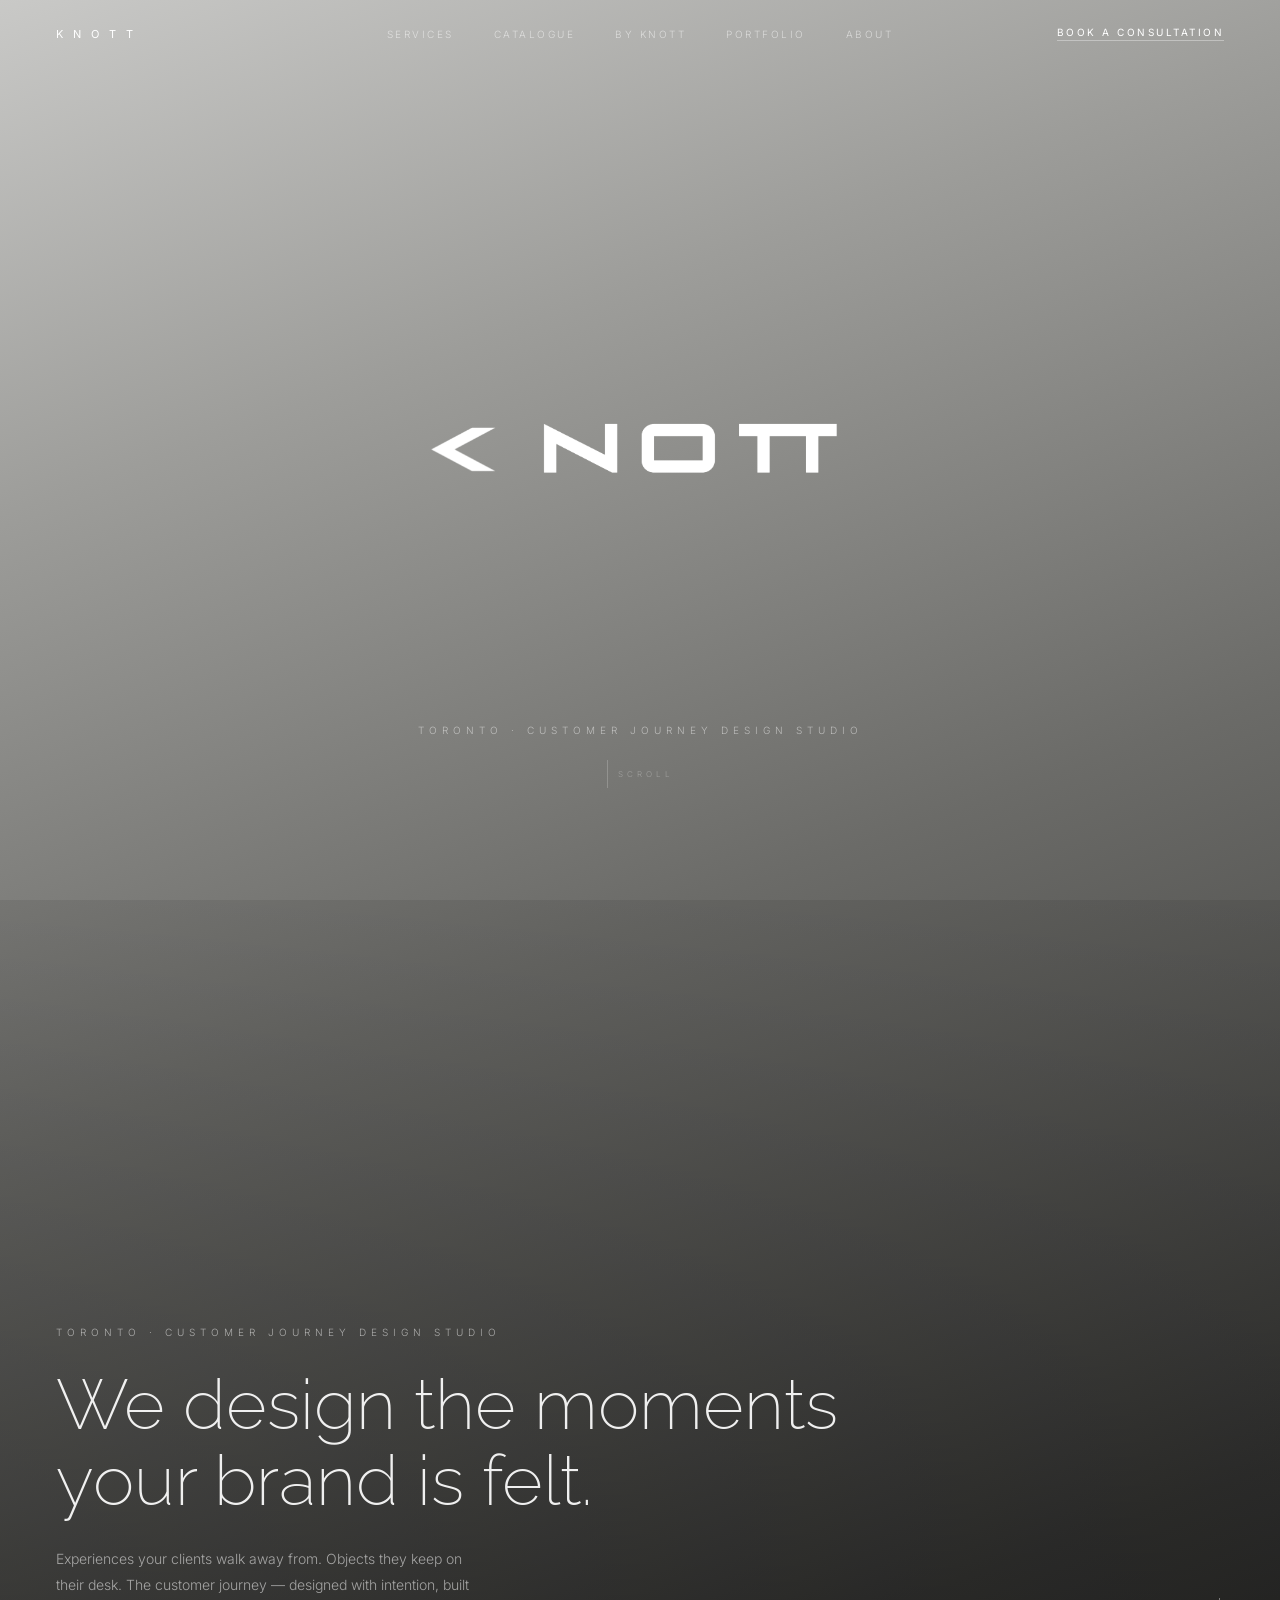
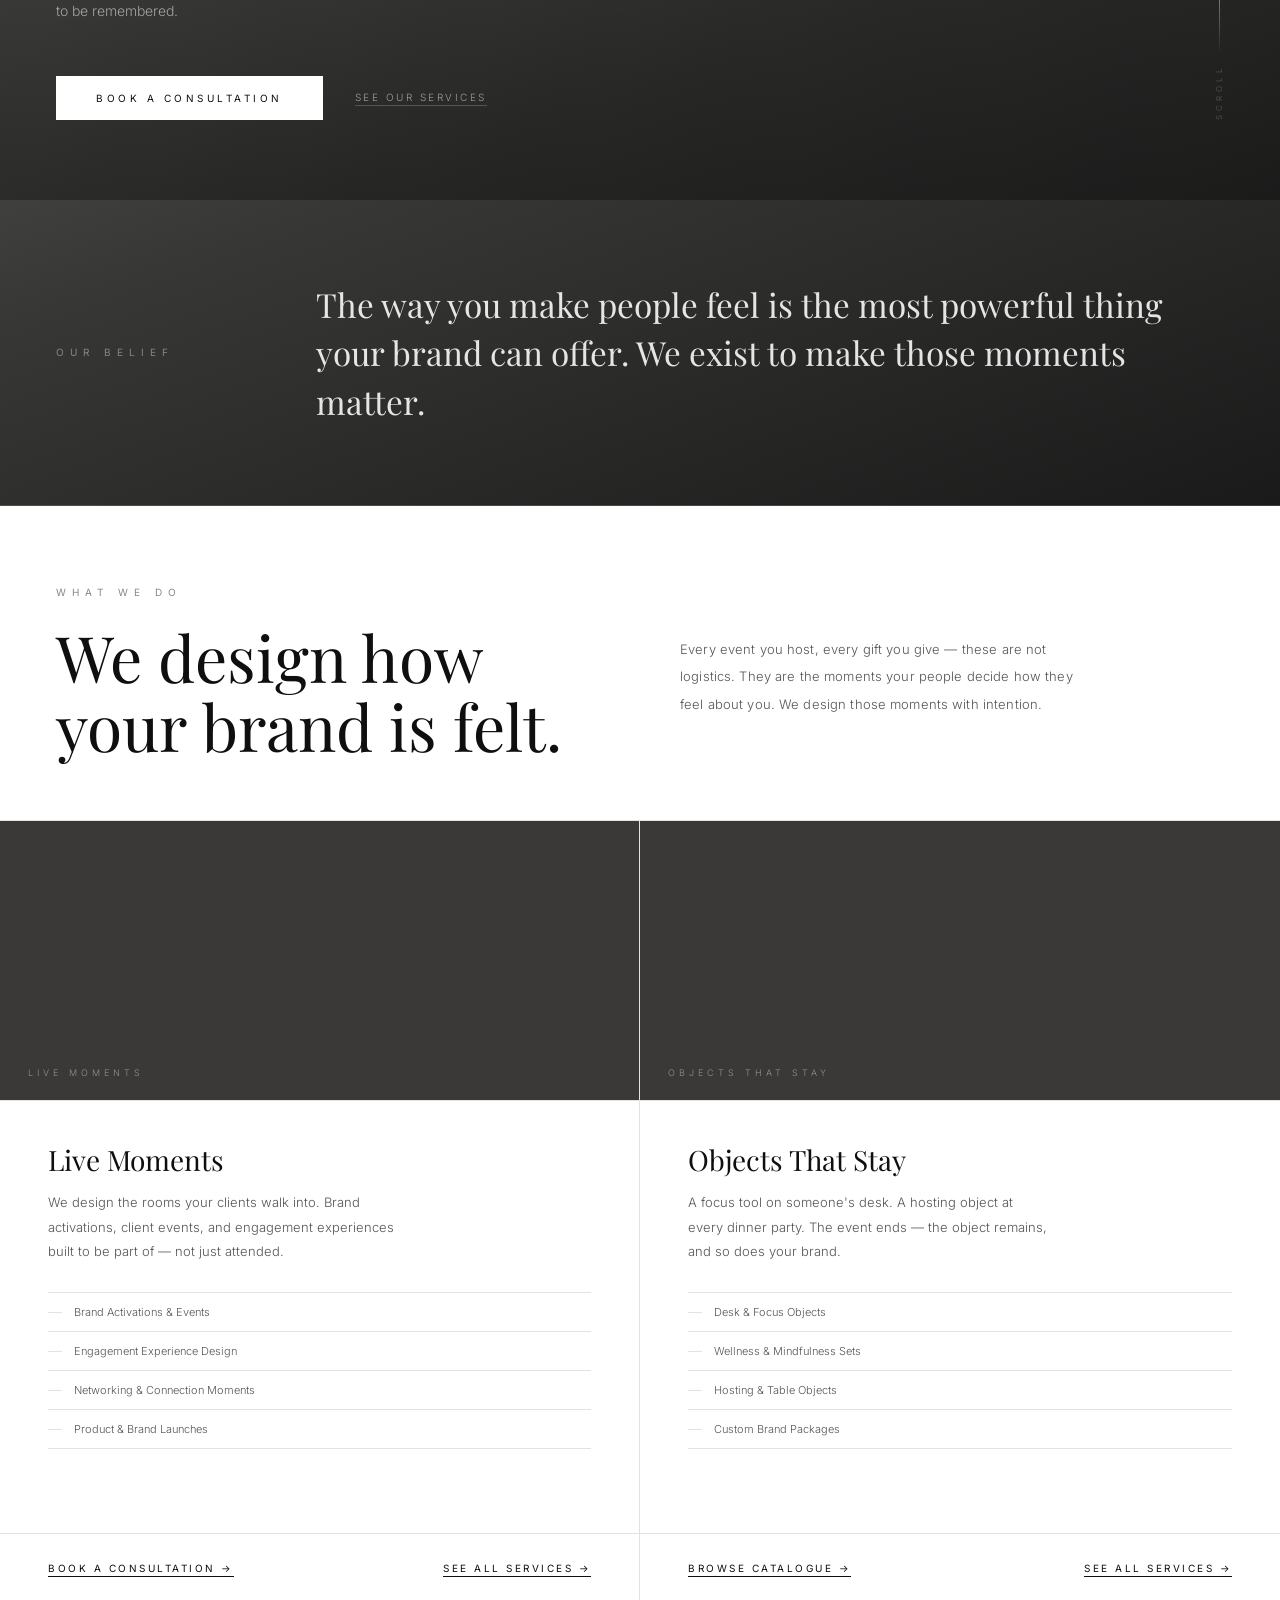
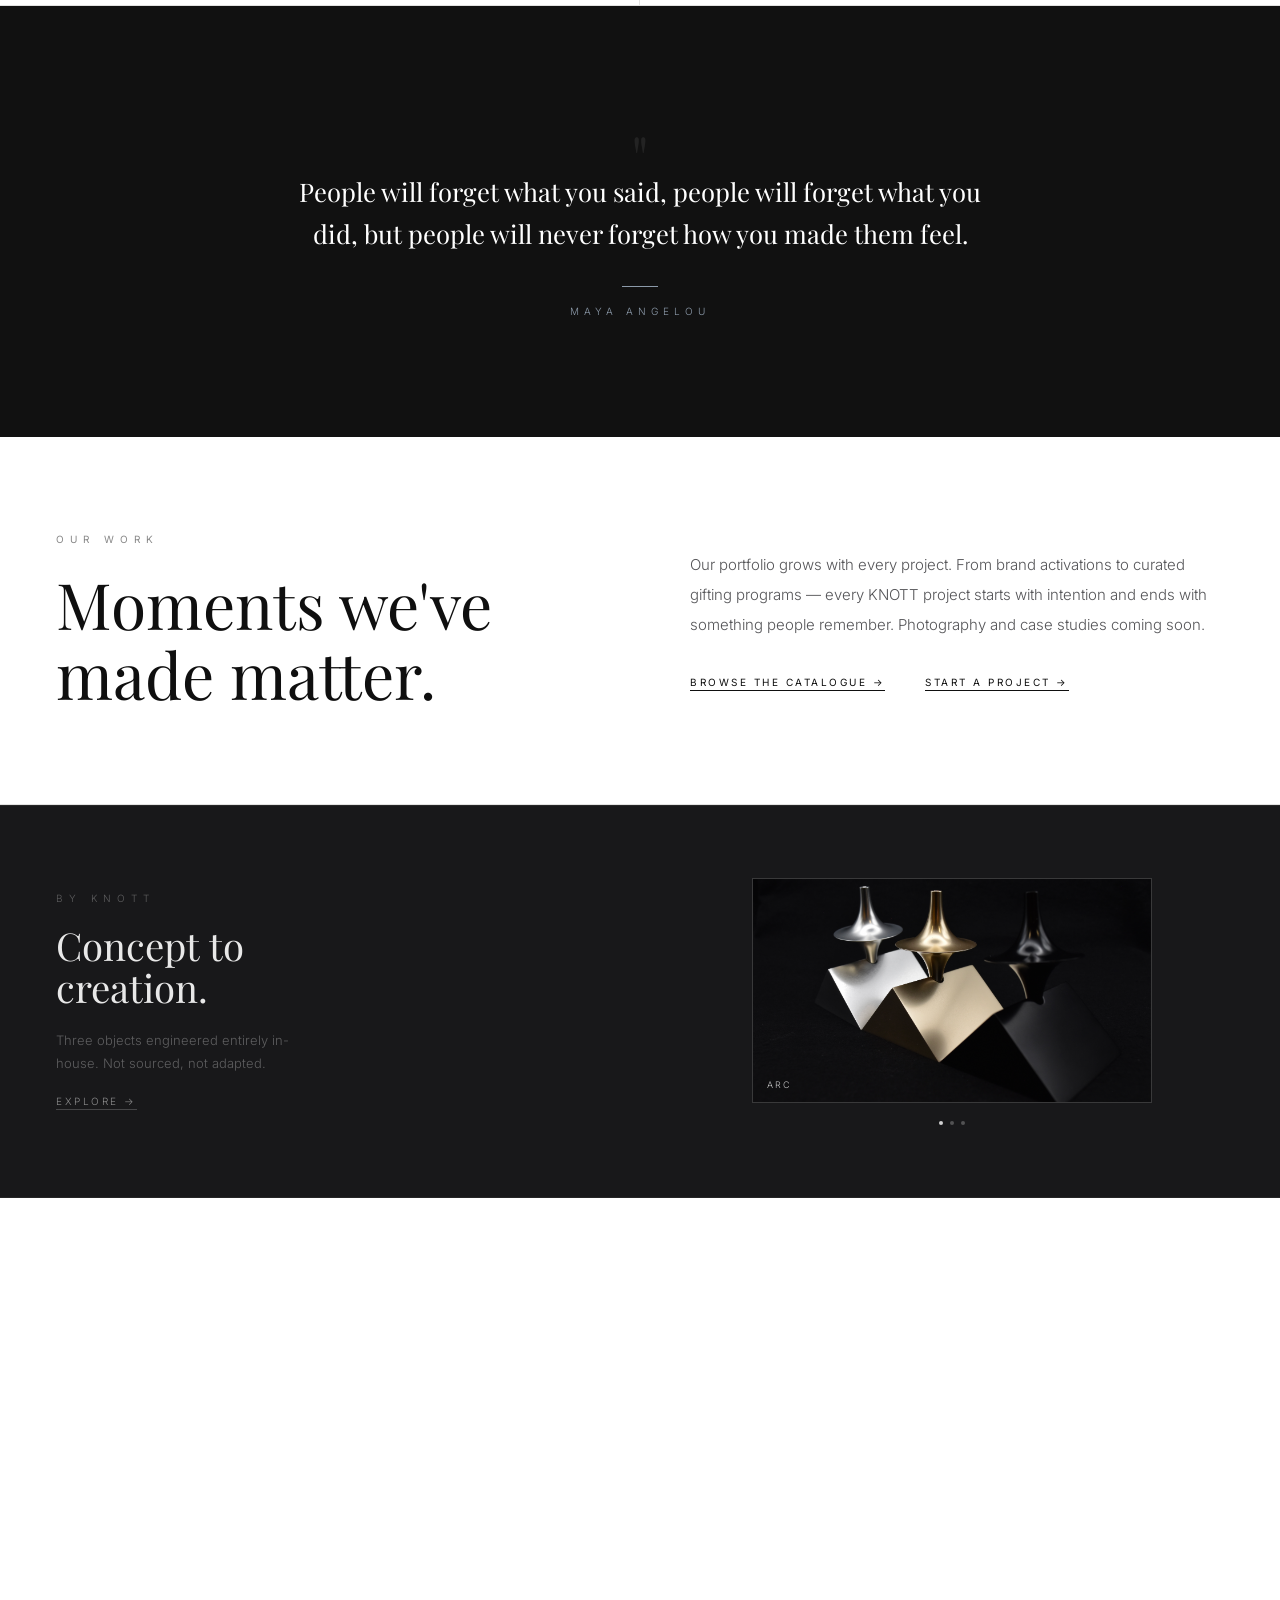
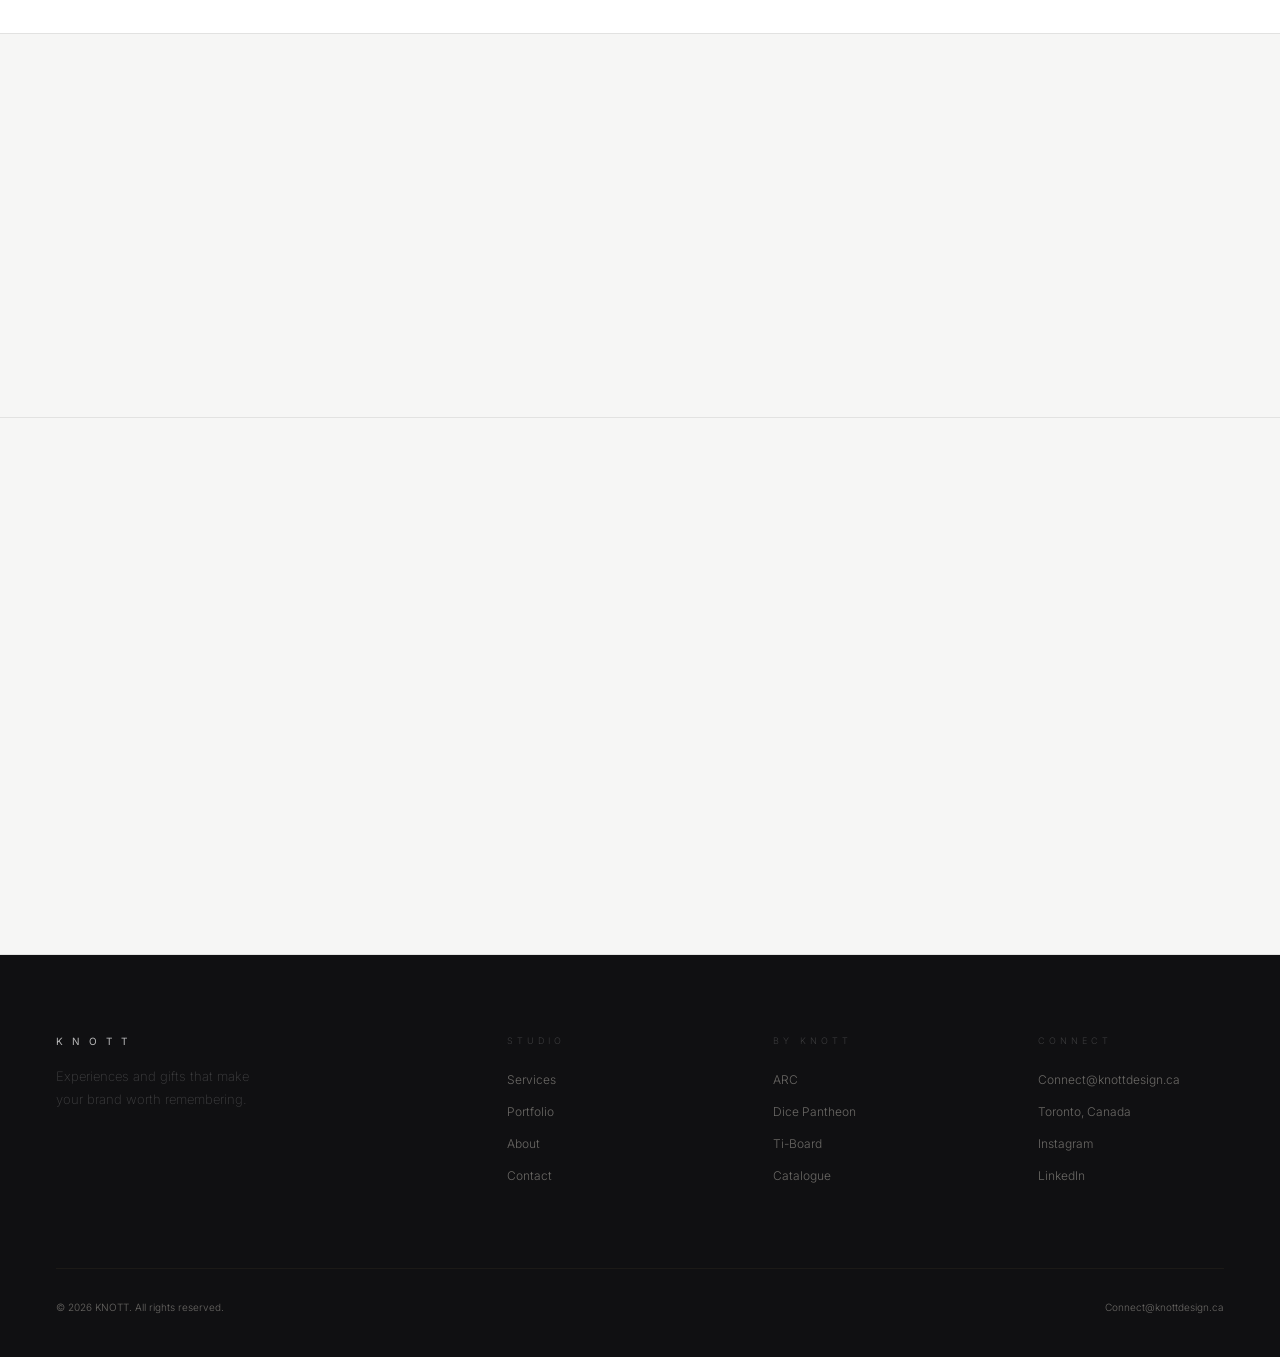
==== commit 67d7650c: "Add files via upload" ====
--- a/index.html
+++ b/index.html
@@ -10,8 +10,9 @@
 <style>
 *,*::before,*::after{margin:0;padding:0;box-sizing:border-box;}
 :root{
-  --w:#F7F5F2;--ww:#FFFFFF;--bk:#0F0F0F;
-  --mid:#555;--lt:#A0A09A;--rule:#E0DDD8;--dark:#111009;
+  --w:#F6F6F5;--ww:#FFFFFF;--bk:#0F0F0F;
+  --mid:#555558;--lt:#9C9C9E;--rule:#E2E2E1;--dark:#101012;
+  --accent:#8C9AAA;
   --hero:'Raleway',system-ui,sans-serif;
   --display:'Playfair Display',Georgia,serif;
   --sans:'Inter',system-ui,sans-serif;
@@ -24,8 +25,7 @@
 
 /* ── UNIFIED INTRO BLOCK: logo floats over top of philosophy, one background ── */
 #introBlock{
-  position:relative;
-  background:linear-gradient(160deg,#C8C6C2 0%,#A0A09A 20%,#6E6E68 45%,#3A3A34 75%,#1E1E18 100%);
+  background:linear-gradient(160deg,#C9C9C7 0%,#9D9D9A 20%,#6B6B68 45%,#373735 75%,#1A1A1A 100%);
 }
 #logoIntro{
   position:relative;height:100vh;display:flex;align-items:center;justify-content:center;
@@ -85,7 +85,7 @@
 .mob-menu a:hover{color:#fff;}
 .mob-menu a:last-child{border-bottom:none;color:rgba(255,255,255,.8);}
 .mob-menu.open{display:flex;}
-#home{position:relative;min-height:100vh;display:flex;align-items:flex-end;padding:0 56px 80px;overflow:hidden;background:#1E1E18;margin-top:0;}
+#home{position:relative;min-height:100vh;display:flex;align-items:flex-end;padding:0 56px 80px;overflow:hidden;background:transparent;}
 .hero-veil{position:absolute;inset:0;z-index:1;background:linear-gradient(180deg,rgba(0,0,0,.08) 0%,rgba(0,0,0,.32) 100%);}
 .hero-inner{position:relative;z-index:2;max-width:820px;}
 .hero-tag{font-size:10px;font-weight:300;letter-spacing:5px;text-transform:uppercase;color:rgba(255,255,255,.55);margin-bottom:28px;}
@@ -132,38 +132,38 @@
 .svc:hover .svc-list li{color:var(--bk);}
 .svc:hover .svc-list li::before{width:22px;background:var(--bk);}
 .svc-footer{padding:28px 48px;border-top:1px solid var(--rule);display:flex;justify-content:space-between;align-items:center;}
-/* ── BY KNOTT ── */
-#shop{background:#1c1c1a;border-top:1px solid rgba(255,255,255,.06);border-bottom:1px solid rgba(255,255,255,.06);}
-.shop-header{padding:64px 56px 40px;display:flex;justify-content:space-between;align-items:flex-end;}
-.shop-sec-label{font-size:10px;font-weight:300;letter-spacing:6px;text-transform:uppercase;color:rgba(255,255,255,.3);margin-bottom:14px;}
-.shop-sec-h{font-family:var(--display);font-size:clamp(24px,2.8vw,38px);font-weight:400;color:rgba(255,255,255,.88);line-height:1.15;}
-.shop-header-right{text-align:right;}
-.shop-header-desc{font-size:13px;font-weight:300;color:rgba(255,255,255,.28);line-height:1.8;max-width:260px;margin-bottom:16px;}
-.shop-header-link{font-size:10px;font-weight:300;letter-spacing:2.5px;text-transform:uppercase;color:rgba(255,255,255,.45);text-decoration:none;border-bottom:1px solid rgba(255,255,255,.18);padding-bottom:2px;transition:all .3s;}
-.shop-header-link:hover{color:#fff;border-color:#fff;}
-.shop-stage{position:relative;overflow:hidden;}
-.shop-track{display:flex;transition:transform .9s cubic-bezier(.4,0,.2,1);}
-.shop-slide{min-width:100%;position:relative;aspect-ratio:16/9;overflow:hidden;}
-.shop-slide img{width:100%;height:100%;object-fit:cover;display:block;transform:scale(1.05);transition:transform 7s ease-out;}
-.shop-slide.active img{transform:scale(1);}
-.shop-slide-veil{position:absolute;inset:0;background:linear-gradient(to top,rgba(0,0,0,.55) 0%,rgba(0,0,0,.0) 50%);}
-.shop-slide-content{position:absolute;bottom:0;left:0;right:0;padding:36px 56px;}
-.shop-slide-num{font-size:10px;font-weight:300;letter-spacing:4px;color:rgba(255,255,255,.3);margin-bottom:6px;}
-.shop-slide-name{font-family:var(--display);font-size:clamp(24px,3vw,40px);font-weight:400;color:#fff;}
-.shop-slide-tag{font-size:11px;font-weight:300;letter-spacing:2px;text-transform:uppercase;color:rgba(255,255,255,.4);margin-top:4px;}
-.shop-nav{display:flex;align-items:center;justify-content:space-between;padding:20px 56px;border-top:1px solid rgba(255,255,255,.06);}
-.shop-dots-row{display:flex;gap:8px;align-items:center;}
-.shop-dot{width:20px;height:1px;background:rgba(255,255,255,.2);cursor:pointer;transition:all .4s;}
-.shop-dot.on{background:rgba(255,255,255,.75);width:36px;}
-.shop-arrows{display:flex;gap:10px;}
-.shop-btn{background:none;border:1px solid rgba(255,255,255,.12);color:rgba(255,255,255,.4);font-size:16px;padding:8px 16px;cursor:pointer;transition:all .3s;line-height:1;}
-.shop-btn:hover{border-color:rgba(255,255,255,.4);color:#fff;}
+/* ── BY KNOTT collage ── */
+#shop{background:#18181a;border-top:1px solid rgba(255,255,255,.06);border-bottom:1px solid rgba(255,255,255,.06);}
+.shop-inner{padding:72px 56px;display:grid;grid-template-columns:1fr 1fr;gap:80px;align-items:center;justify-items:center;}
+.shop-left{display:flex;flex-direction:column;gap:20px;justify-self:start;}
+.shop-sec-label{font-size:10px;font-weight:300;letter-spacing:6px;text-transform:uppercase;color:rgba(255,255,255,.3);}
+.shop-sec-h{font-family:var(--display);font-size:clamp(28px,3vw,44px);font-weight:400;color:rgba(255,255,255,.9);line-height:1.1;}
+.shop-desc{font-size:13px;font-weight:300;color:rgba(255,255,255,.3);line-height:1.8;max-width:260px;}
+.shop-link{font-size:10px;font-weight:300;letter-spacing:2.5px;text-transform:uppercase;color:rgba(255,255,255,.5);text-decoration:none;border-bottom:1px solid rgba(255,255,255,.2);padding-bottom:2px;transition:all .3s;width:fit-content;}
+.shop-link:hover{color:#fff;border-color:#fff;}
+.shop-frame-wrap{display:flex;flex-direction:column;align-items:center;gap:18px;}
+.shop-frame{
+  width:100%;max-width:400px;aspect-ratio:16/9;
+  position:relative;overflow:hidden;
+  border:1px solid rgba(255,255,255,.14);
+}
+.shop-frame-track{display:flex;width:100%;height:100%;transition:transform .8s cubic-bezier(.4,0,.2,1);}
+.shop-frame-slide{min-width:100%;height:100%;position:relative;}
+.shop-frame-slide img{width:100%;height:100%;object-fit:cover;display:block;}
+.shop-frame-label{position:absolute;bottom:12px;left:14px;font-size:9px;font-weight:300;letter-spacing:2px;text-transform:uppercase;color:rgba(255,255,255,.75);}
+.shop-frame-dots{display:flex;gap:7px;}
+.shop-frame-dot{width:4px;height:4px;border-radius:50%;background:rgba(255,255,255,.25);cursor:pointer;transition:background .3s;border:none;padding:0;}
+.shop-frame-dot.on{background:rgba(255,255,255,.8);}
+@media(max-width:768px){
+  .shop-inner{grid-template-columns:1fr;gap:40px;padding:52px 24px;}
+  .shop-frame{max-width:240px;}
+}
 .quote-section{background:#111111;padding:120px 56px;display:flex;align-items:center;justify-content:center;}
 .quote-inner{max-width:720px;text-align:center;margin:0 auto;}
 .quote-mark{font-family:var(--display);font-size:60px;font-weight:400;color:rgba(255,255,255,.08);line-height:1;margin-bottom:-16px;}
 .quote-text{font-family:var(--display);font-size:clamp(18px,2vw,28px);font-weight:400;color:#fff;line-height:1.65;margin-bottom:32px;}
-.quote-line{width:36px;height:1px;background:#B8955A;margin:0 auto 18px;}
-.quote-attr{font-size:10px;font-weight:300;letter-spacing:5px;text-transform:uppercase;color:#B8955A;}
+.quote-line{width:36px;height:1px;background:var(--accent);margin:0 auto 18px;}
+.quote-attr{font-size:10px;font-weight:300;letter-spacing:5px;text-transform:uppercase;color:var(--accent);}
 #portfolio{background:var(--ww);border-bottom:1px solid var(--rule);}
 .work-section{padding:96px 56px;display:grid;grid-template-columns:1fr 1fr;gap:100px;align-items:center;}
 .work-p{font-size:15px;font-weight:300;color:var(--mid);line-height:2;margin-bottom:36px;}
@@ -354,56 +354,35 @@
   </div>
 </section>
 <section id="shop">
-  <div class="shop-header">
-    <div class="shop-header-left">
+  <div class="shop-inner">
+    <div class="shop-left">
       <p class="shop-sec-label reveal">By KNOTT</p>
-      <h2 class="shop-sec-h reveal d1">Concept to creation.<br>Entirely ours.</h2>
-    </div>
-    <div class="shop-header-right reveal d2">
-      <p class="shop-header-desc">Not sourced. Not adapted. Three objects engineered from a blank page.</p>
-      <a href="byknott.html" class="shop-header-link">Explore the Collection →</a>
-    </div>
-  </div>
-  <div class="shop-stage">
-    <div class="shop-track" id="shopTrack">
-      <div class="shop-slide active">
-        <img src="arc-hero.jpeg" alt="ARC"/>
-        <div class="shop-slide-veil"></div>
-        <div class="shop-slide-content">
-          <div class="shop-slide-num">01</div>
-          <div class="shop-slide-name">ARC</div>
-          <div class="shop-slide-tag">A Stylish, Minimal Focus Tool</div>
+      <h2 class="shop-sec-h reveal d1">Concept to<br>creation.</h2>
+      <p class="shop-desc reveal d2">Three objects engineered entirely in-house. Not sourced, not adapted.</p>
+      <a href="byknott.html" class="shop-link reveal d3">Explore →</a>
+    </div>
+    <div class="shop-frame-wrap reveal d1">
+      <div class="shop-frame">
+        <div class="shop-frame-track" id="frameTrack">
+          <a href="byknott.html" class="shop-frame-slide">
+            <img src="arc-hero.jpeg" alt="ARC"/>
+            <span class="shop-frame-label">ARC</span>
+          </a>
+          <a href="byknott.html" class="shop-frame-slide">
+            <img src="dice-hero.jpeg" alt="Dice Pantheon"/>
+            <span class="shop-frame-label">Dice Pantheon</span>
+          </a>
+          <a href="byknott.html" class="shop-frame-slide">
+            <img src="ti-board-hero.jpeg" alt="Ti-Board"/>
+            <span class="shop-frame-label">Ti-Board</span>
+          </a>
         </div>
       </div>
-      <div class="shop-slide">
-        <img src="dice-hero.jpeg" alt="Dice Pantheon"/>
-        <div class="shop-slide-veil"></div>
-        <div class="shop-slide-content">
-          <div class="shop-slide-num">02</div>
-          <div class="shop-slide-name">Dice Pantheon</div>
-          <div class="shop-slide-tag">A Set for Every Roll</div>
-        </div>
-      </div>
-      <div class="shop-slide">
-        <img src="ti-board-hero.jpeg" alt="Ti-Board"/>
-        <div class="shop-slide-veil"></div>
-        <div class="shop-slide-content">
-          <div class="shop-slide-num">03</div>
-          <div class="shop-slide-name">Ti-Board</div>
-          <div class="shop-slide-tag">Set the Table, Once</div>
-        </div>
-      </div>
-    </div>
-  </div>
-  <div class="shop-nav">
-    <div class="shop-dots-row">
-      <span class="shop-dot on" onclick="goShop(0)"></span>
-      <span class="shop-dot" onclick="goShop(1)"></span>
-      <span class="shop-dot" onclick="goShop(2)"></span>
-    </div>
-    <div class="shop-arrows">
-      <button class="shop-btn shop-prev" onclick="moveShop(-1)">‹</button>
-      <button class="shop-btn shop-next" onclick="moveShop(1)">›</button>
+      <div class="shop-frame-dots">
+        <button class="shop-frame-dot on" onclick="goFrame(0)" aria-label="Show ARC"></button>
+        <button class="shop-frame-dot" onclick="goFrame(1)" aria-label="Show Dice Pantheon"></button>
+        <button class="shop-frame-dot" onclick="goFrame(2)" aria-label="Show Ti-Board"></button>
+      </div>
     </div>
   </div>
 </section>
@@ -506,17 +485,14 @@
 },{threshold:.08,rootMargin:'0px 0px -20px 0px'});
 document.querySelectorAll('.reveal').forEach(el=>io.observe(el));
 document.querySelectorAll('#home .reveal').forEach((el,i)=>setTimeout(()=>el.classList.add('in'),300+i*160));
-let shopIdx=0;
-const shopTotal=3;
-const shopSlides=document.querySelectorAll('.shop-slide');
-function goShop(n){
-  shopIdx=n;
-  document.getElementById('shopTrack').style.transform=`translateX(-${n*100}%)`;
-  document.querySelectorAll('.shop-dot').forEach((d,i)=>d.classList.toggle('on',i===n));
-  shopSlides.forEach((s,i)=>s.classList.toggle('active',i===n));
-}
-function moveShop(dir){goShop((shopIdx+dir+shopTotal)%shopTotal);}
-setInterval(()=>moveShop(1),5000);
+let frameIdx=0;
+const frameTotal=3;
+function goFrame(n){
+  frameIdx=n;
+  document.getElementById('frameTrack').style.transform=`translateX(-${n*100}%)`;
+  document.querySelectorAll('.shop-frame-dot').forEach((d,i)=>d.classList.toggle('on',i===n));
+}
+setInterval(()=>goFrame((frameIdx+1)%frameTotal),4000);
 
 window.addEventListener('load',()=>{
   requestAnimationFrame(()=>{
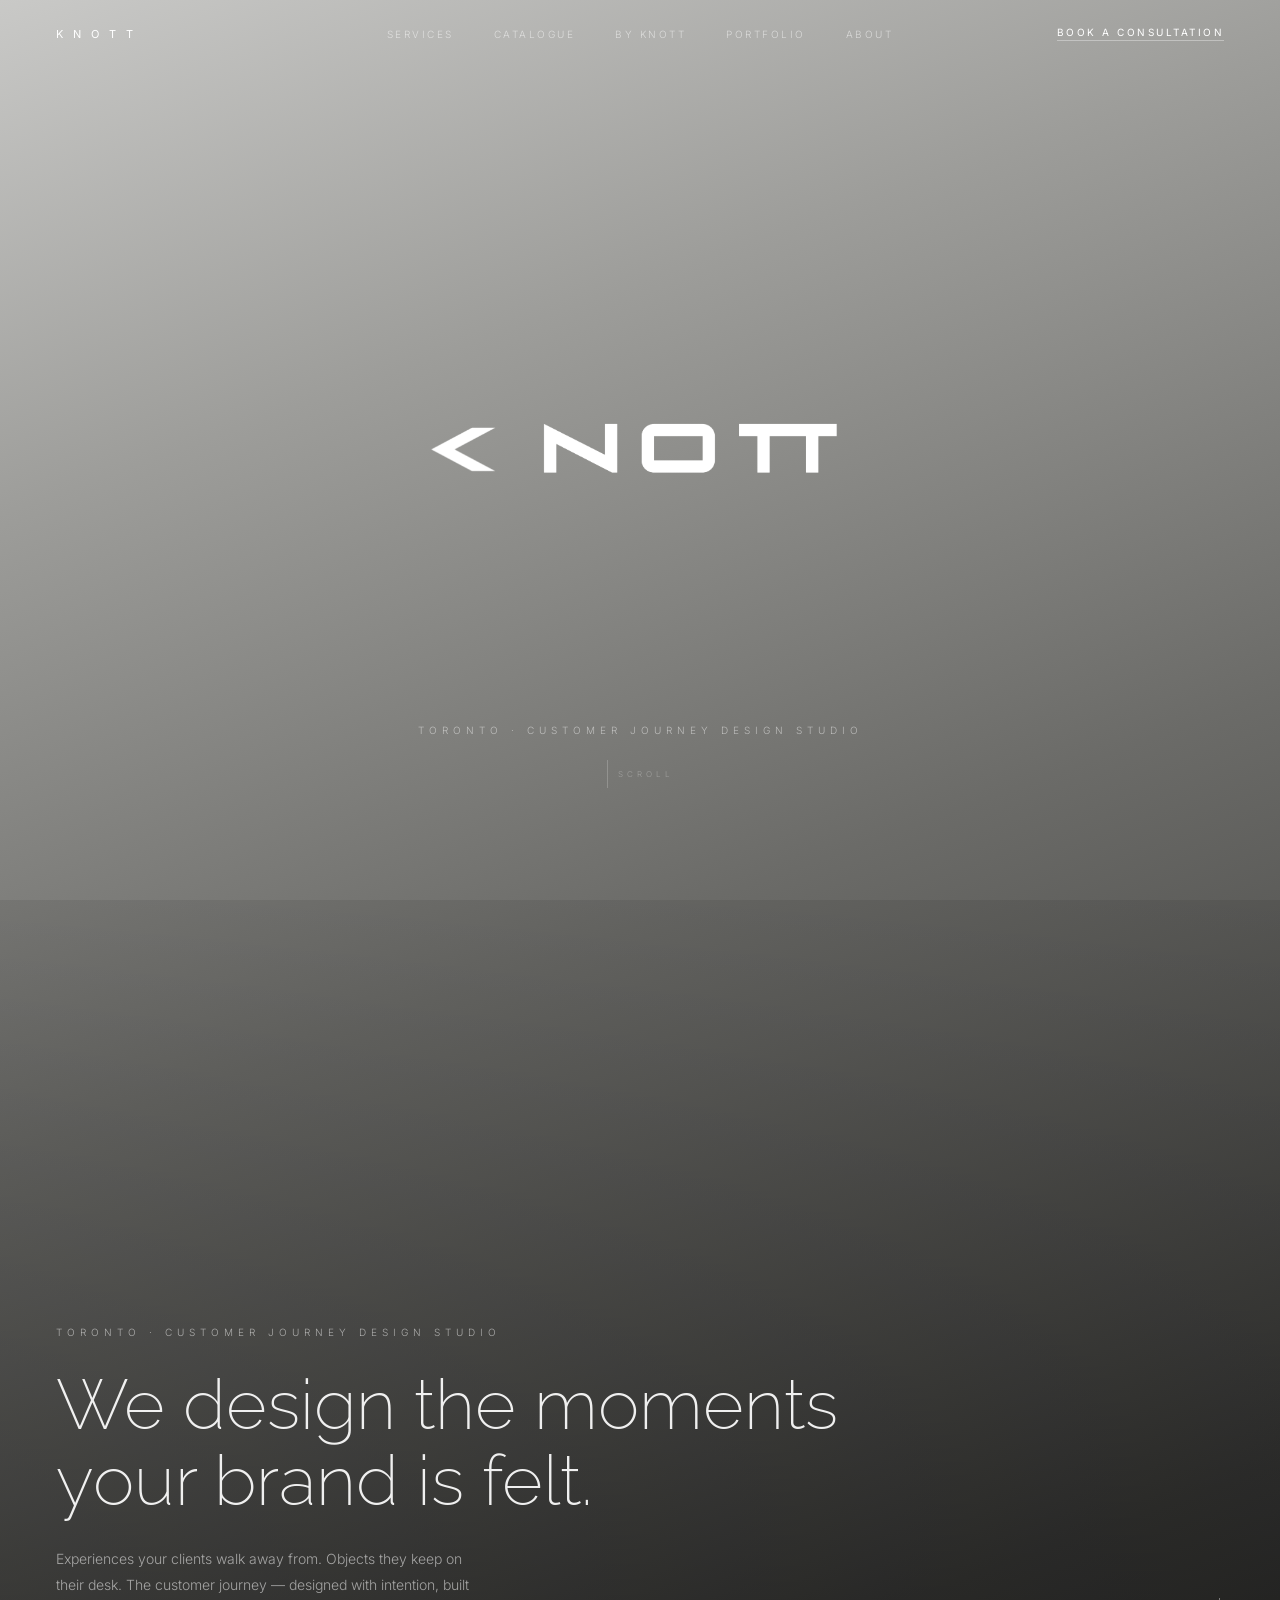
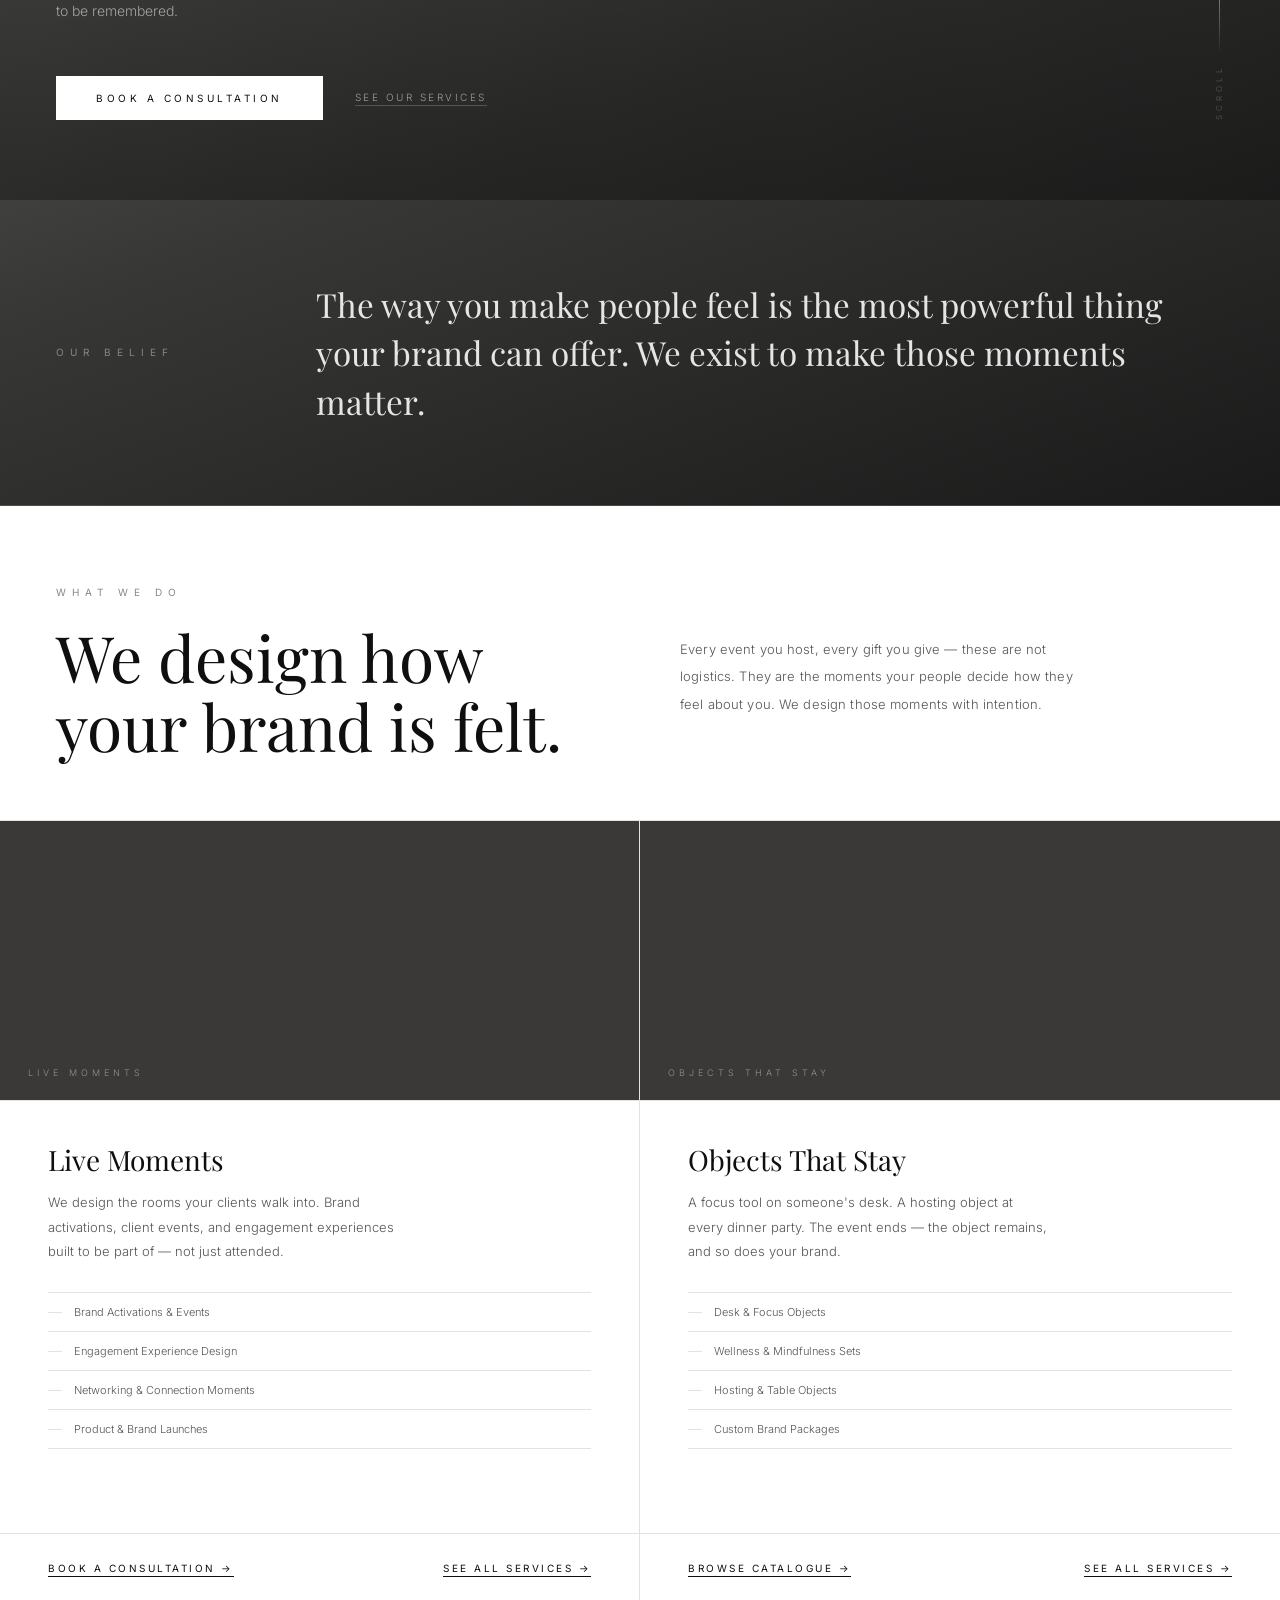
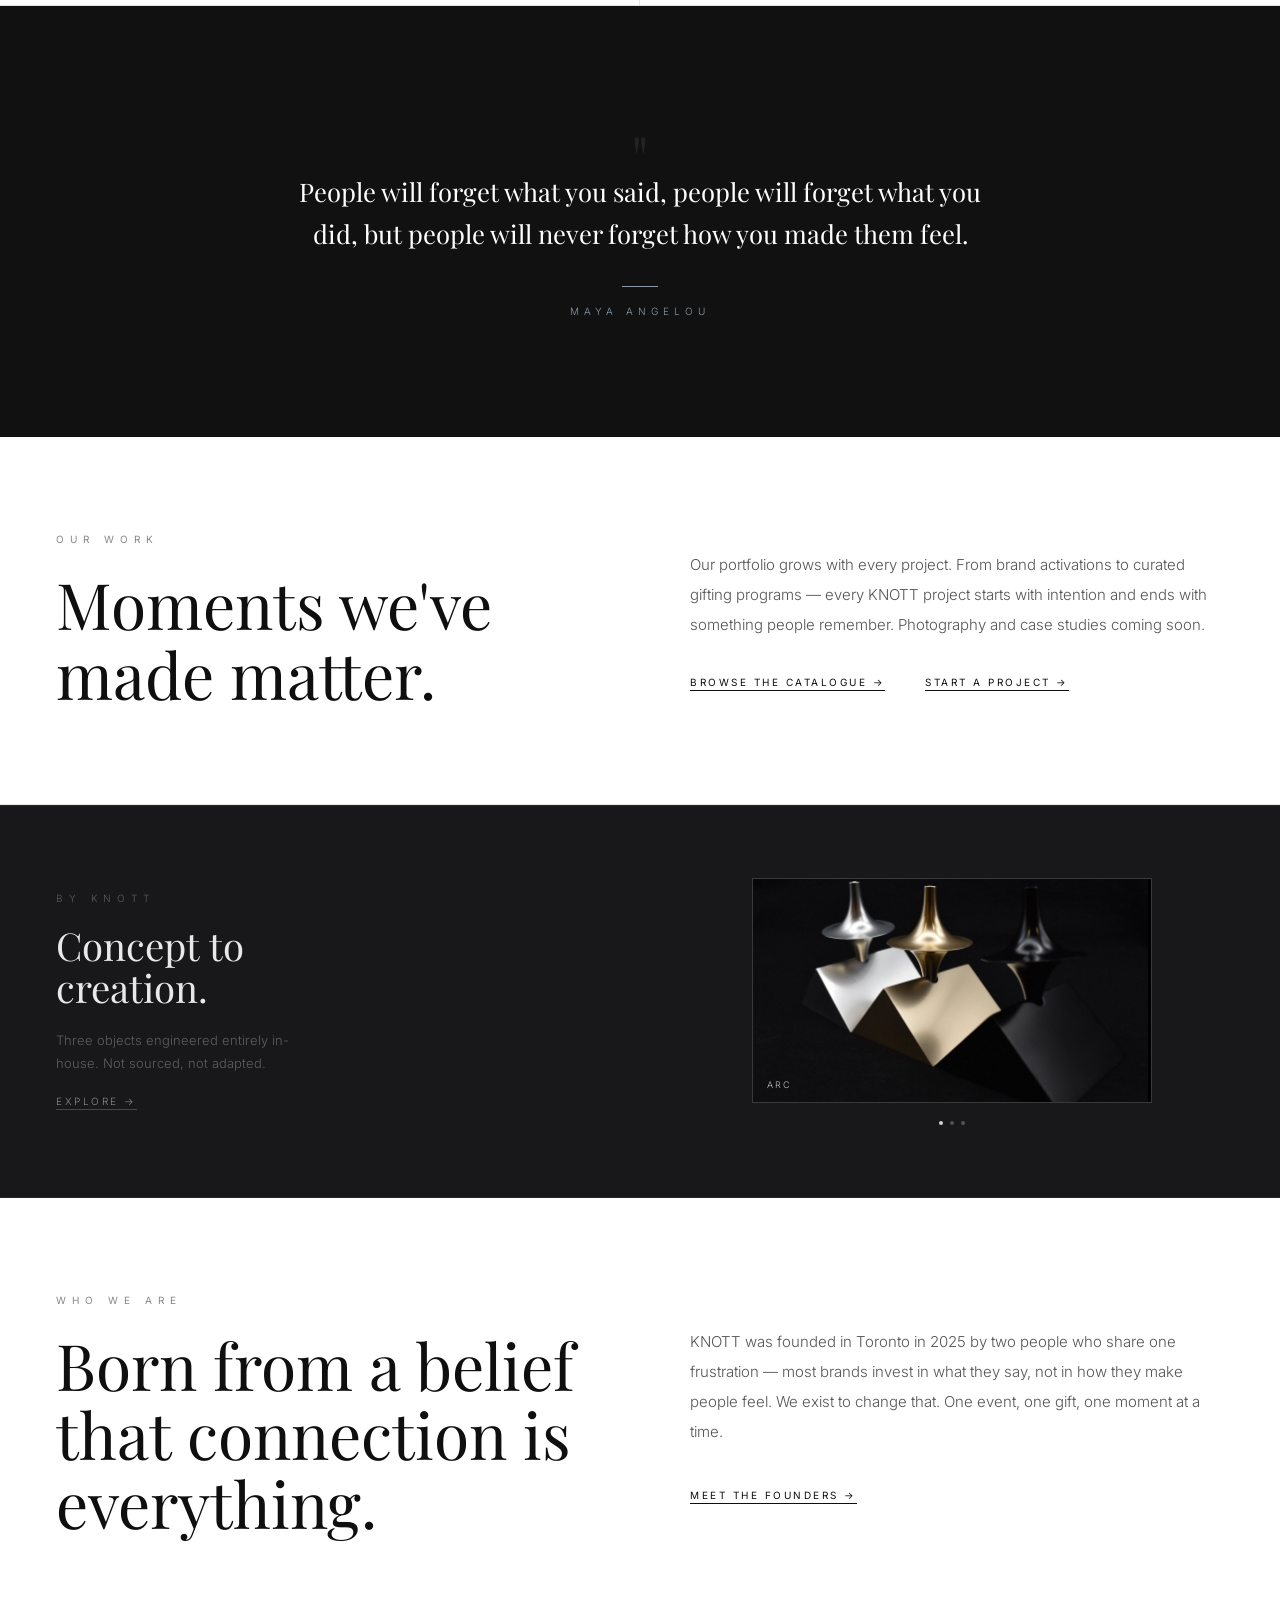
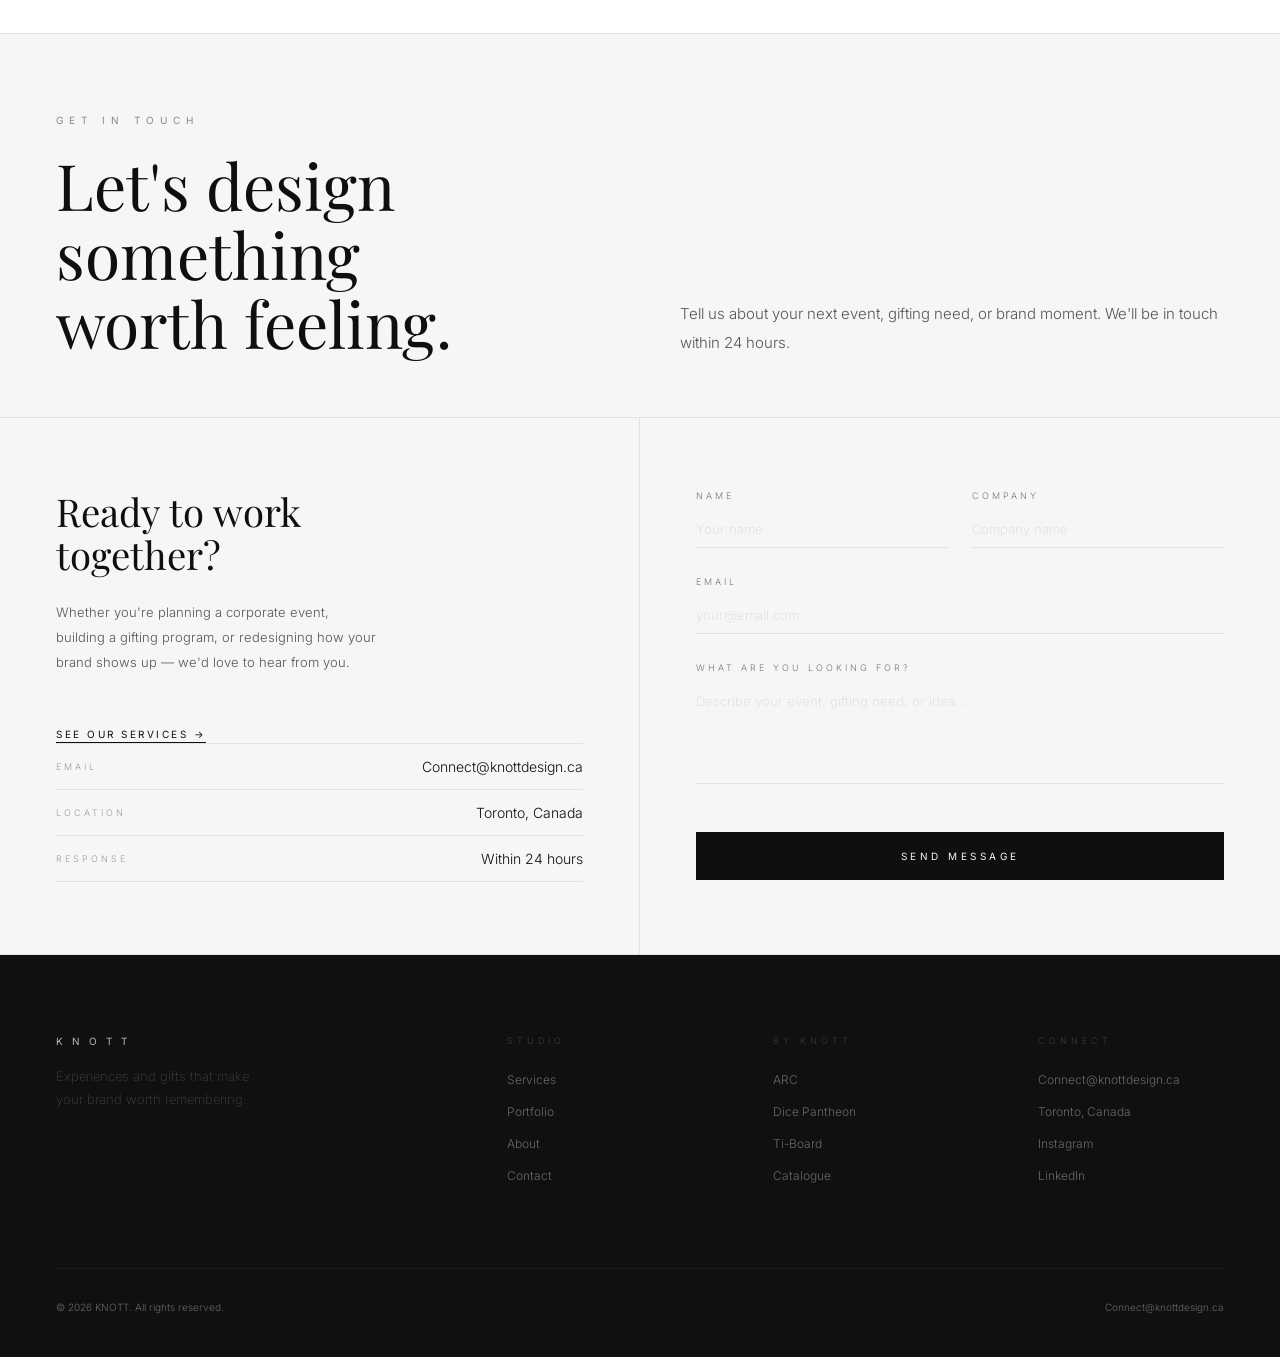
==== commit 236c3629: "Add files via upload" ====
--- a/index.html
+++ b/index.html
@@ -23,7 +23,6 @@
 .reveal.in{opacity:1;transform:none;}
 .d1{transition-delay:.12s}.d2{transition-delay:.24s}.d3{transition-delay:.36s}.d4{transition-delay:.48s}
 
-/* ── UNIFIED INTRO BLOCK: logo floats over top of philosophy, one background ── */
 #introBlock{
   background:linear-gradient(160deg,#C9C9C7 0%,#9D9D9A 20%,#6B6B68 45%,#373735 75%,#1A1A1A 100%);
 }
@@ -38,12 +37,11 @@
 }
 .intro-logo img{
   display:block;height:auto;opacity:0;will-change:transform,opacity,filter;
-  
   transition:transform 1.8s cubic-bezier(.19,1,.22,1),opacity 1.1s ease-out,filter 1.6s ease-out;
 }
-.intro-logo .logo-k{width:22%;transform:translateX(-90vw) rotate(-2deg);}
+.intro-logo .logo-k{width:22%;transform:translateX(-52vw) rotate(-2deg);}
 .intro-logo .logo-nott{width:56%;transform:translateX(90vw) rotate(1deg);}
-.intro-logo.run img{opacity:1;transform:translateX(0) rotate(0deg);;}
+.intro-logo.run img{opacity:1;transform:translateX(0) rotate(0deg);}
 .intro-logo.run .logo-k{transition-delay:0s;}
 .intro-logo.run .logo-nott{transition-delay:.12s;}
 .intro-sub{
@@ -57,15 +55,14 @@
 .intro-scroll-line::after{content:'';position:absolute;top:-100%;left:0;right:0;height:100%;background:rgba(255,255,255,.8);animation:scrollLine 1.8s ease-in-out infinite;}
 @keyframes scrollLine{0%{top:-100%;}50%{top:100%;}100%{top:100%;}}
 @media(prefers-reduced-motion:reduce){
-  .intro-logo img{transition:none!important;opacity:1!important;transform:none!important;!important;}
+  .intro-logo img{transition:none!important;opacity:1!important;transform:none!important;}
   .intro-sub{transition:none;opacity:1;transform:none;}
 }
 @media(max-width:768px){
   .intro-logo{max-width:92vw;gap:8px;}
-  .intro-logo .logo-k{transform:translateX(-60vw) rotate(-2deg);}
+  .intro-logo .logo-k{transform:translateX(-34vw) rotate(-2deg);}
   .intro-logo .logo-nott{transform:translateX(60vw) rotate(1deg);}
 }
-
 nav{position:fixed;inset:0 0 auto 0;z-index:200;height:68px;display:flex;align-items:center;justify-content:space-between;padding:0 56px;transition:background .4s,border-color .4s;border-bottom:1px solid transparent;}
 nav.up{background:rgba(247,245,242,.96);backdrop-filter:blur(16px);border-bottom-color:var(--rule);}
 .logo{font-family:var(--sans);font-size:11px;font-weight:400;letter-spacing:10px;text-transform:uppercase;color:#fff;text-decoration:none;transition:color .3s;}
@@ -132,7 +129,6 @@
 .svc:hover .svc-list li{color:var(--bk);}
 .svc:hover .svc-list li::before{width:22px;background:var(--bk);}
 .svc-footer{padding:28px 48px;border-top:1px solid var(--rule);display:flex;justify-content:space-between;align-items:center;}
-/* ── BY KNOTT collage ── */
 #shop{background:#18181a;border-top:1px solid rgba(255,255,255,.06);border-bottom:1px solid rgba(255,255,255,.06);}
 .shop-inner{padding:72px 56px;display:grid;grid-template-columns:1fr 1fr;gap:80px;align-items:center;justify-items:center;}
 .shop-left{display:flex;flex-direction:column;gap:20px;justify-self:start;}
@@ -142,11 +138,7 @@
 .shop-link{font-size:10px;font-weight:300;letter-spacing:2.5px;text-transform:uppercase;color:rgba(255,255,255,.5);text-decoration:none;border-bottom:1px solid rgba(255,255,255,.2);padding-bottom:2px;transition:all .3s;width:fit-content;}
 .shop-link:hover{color:#fff;border-color:#fff;}
 .shop-frame-wrap{display:flex;flex-direction:column;align-items:center;gap:18px;}
-.shop-frame{
-  width:100%;max-width:400px;aspect-ratio:16/9;
-  position:relative;overflow:hidden;
-  border:1px solid rgba(255,255,255,.14);
-}
+.shop-frame{width:100%;max-width:400px;aspect-ratio:16/9;position:relative;overflow:hidden;border:1px solid rgba(255,255,255,.14);}
 .shop-frame-track{display:flex;width:100%;height:100%;transition:transform .8s cubic-bezier(.4,0,.2,1);}
 .shop-frame-slide{min-width:100%;height:100%;position:relative;}
 .shop-frame-slide img{width:100%;height:100%;object-fit:cover;display:block;}
@@ -493,7 +485,6 @@
   document.querySelectorAll('.shop-frame-dot').forEach((d,i)=>d.classList.toggle('on',i===n));
 }
 setInterval(()=>goFrame((frameIdx+1)%frameTotal),4000);
-
 window.addEventListener('load',()=>{
   requestAnimationFrame(()=>{
     document.getElementById('introLogo').classList.add('run');
@@ -502,4 +493,4 @@
 });
 </script>
 </body>
-</html>
+</html>
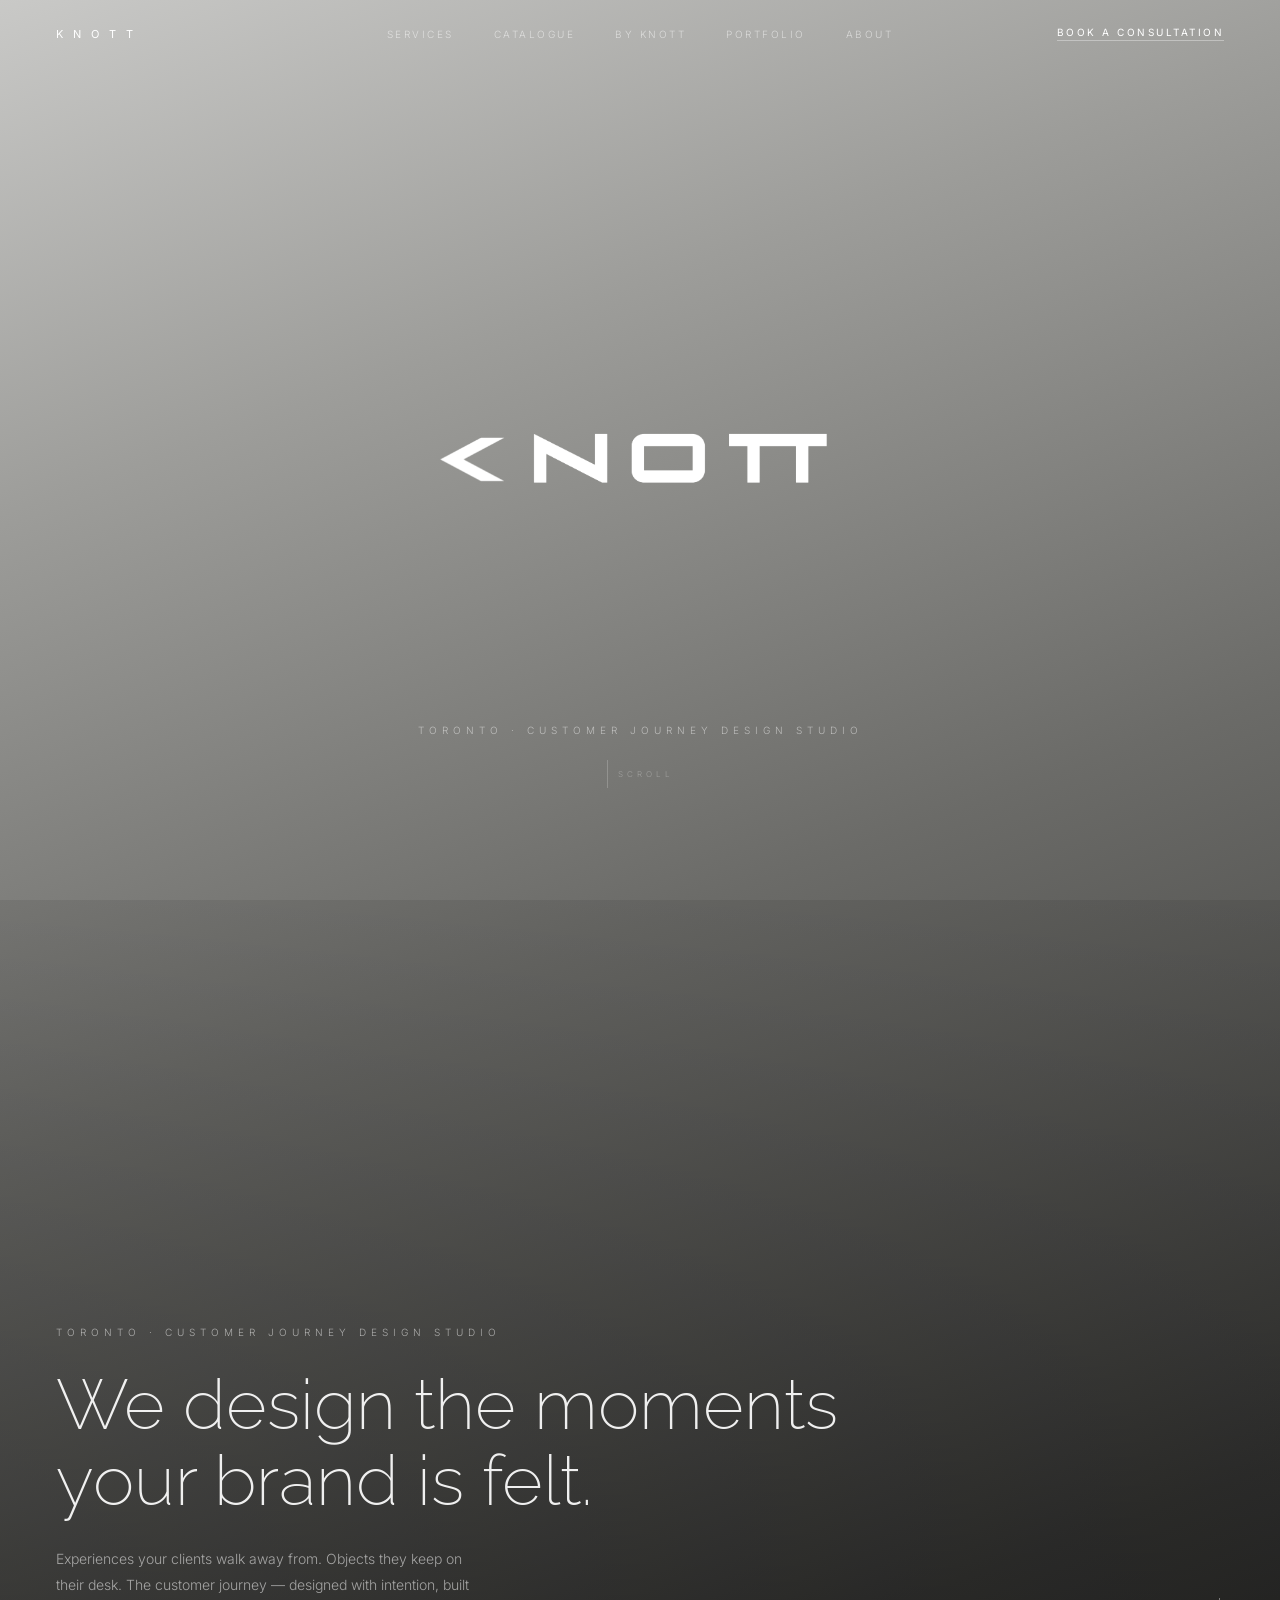
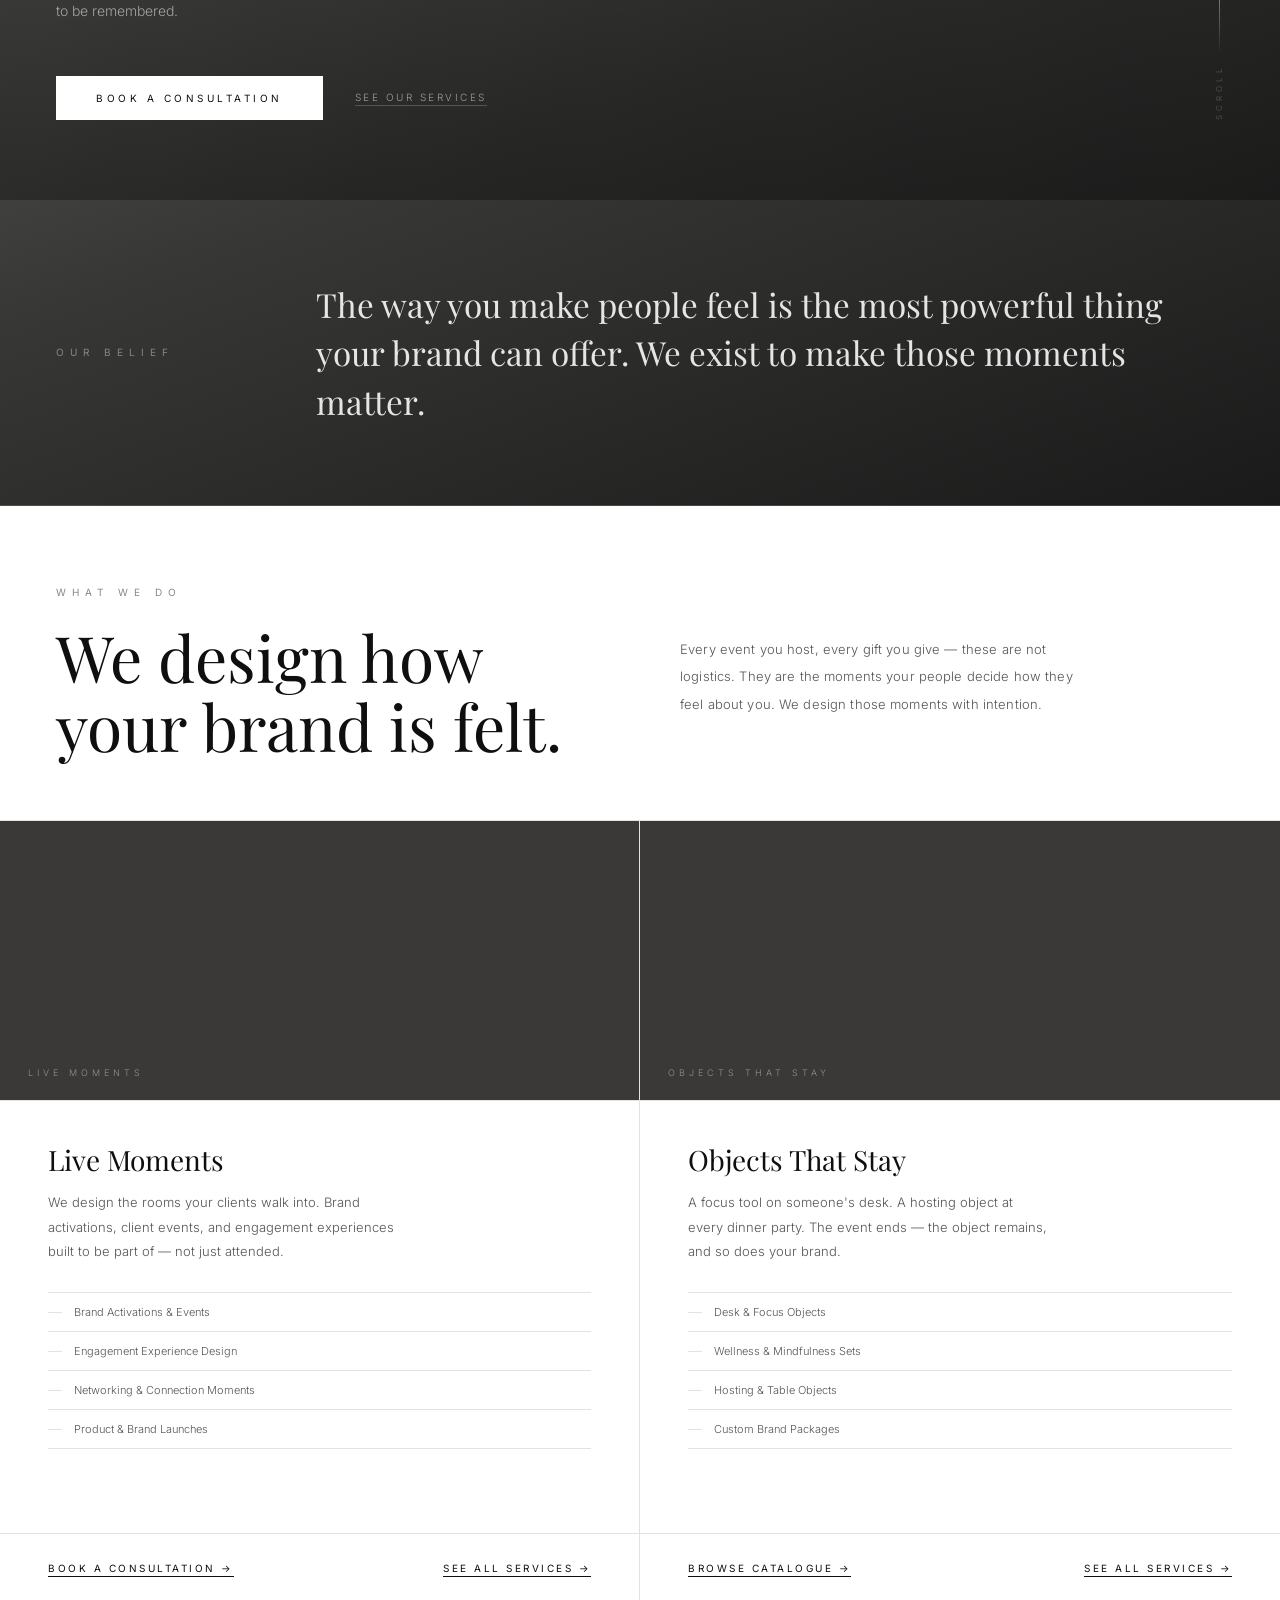
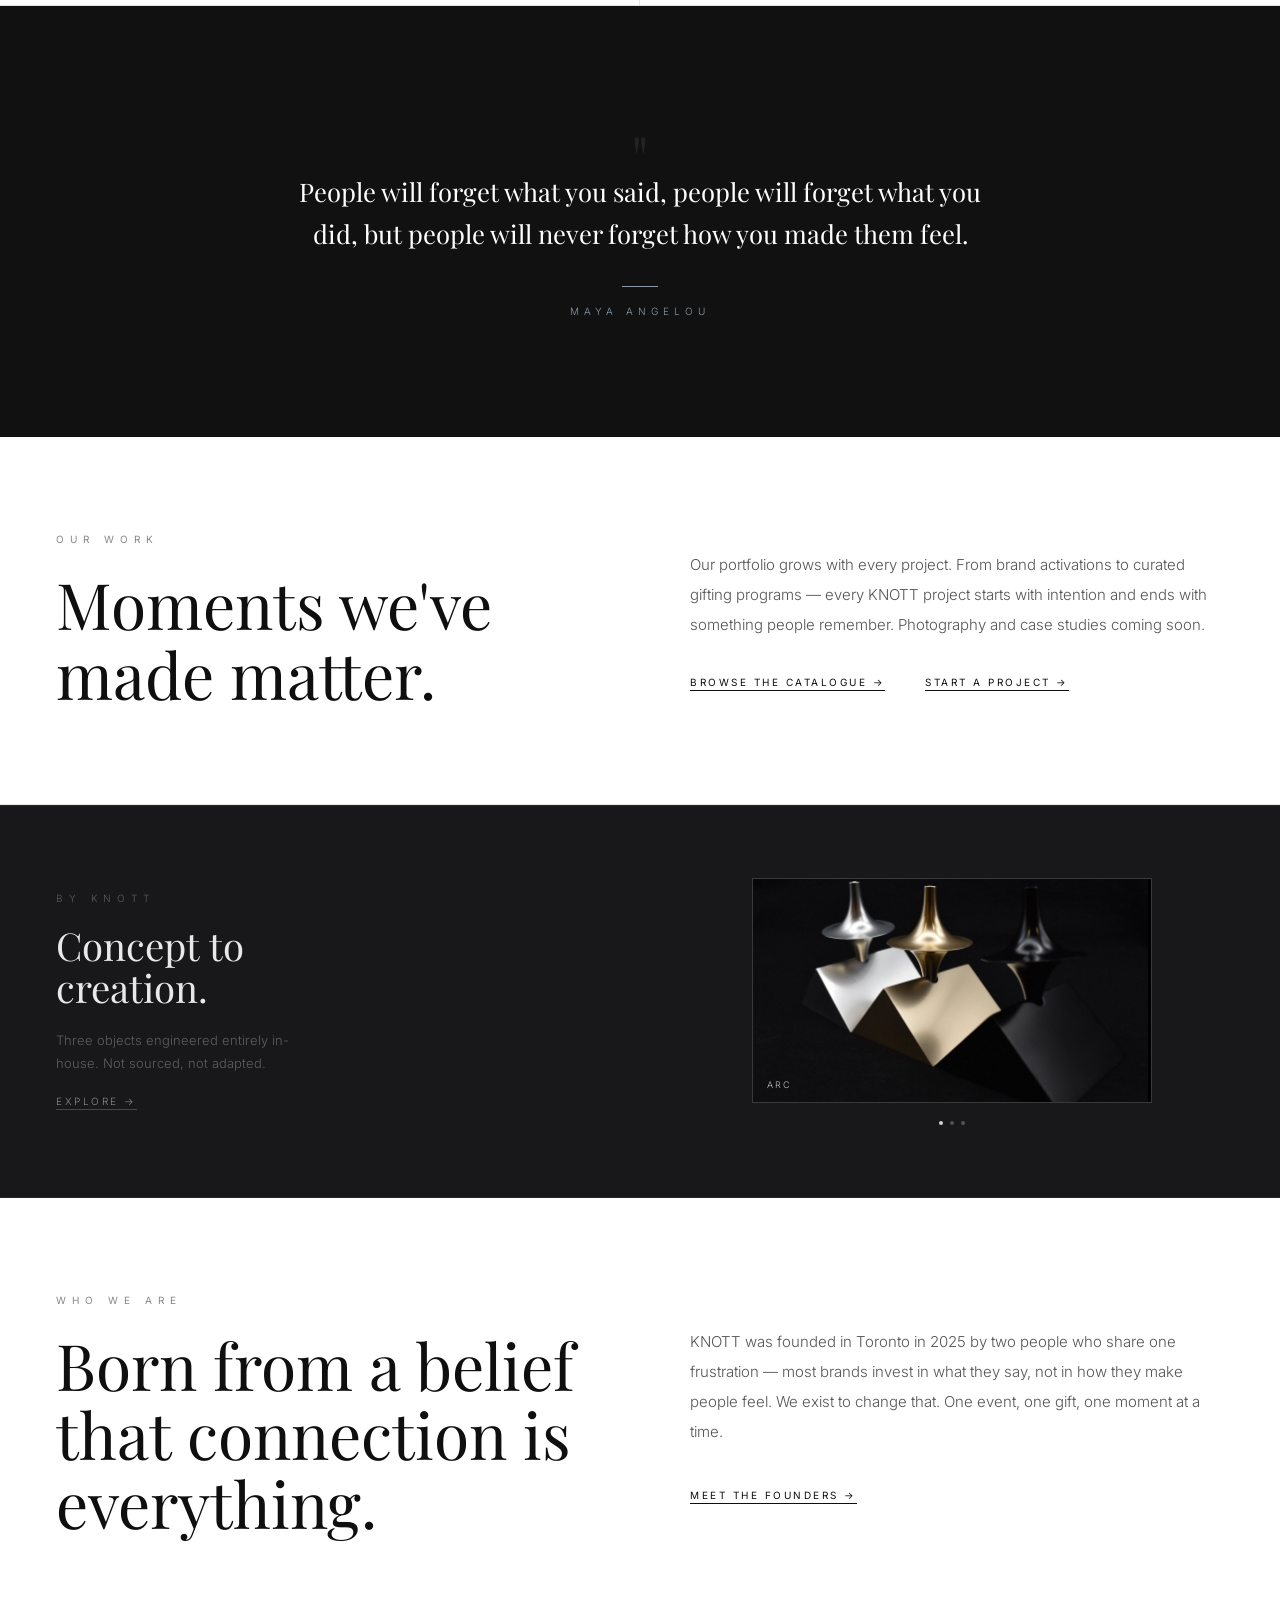
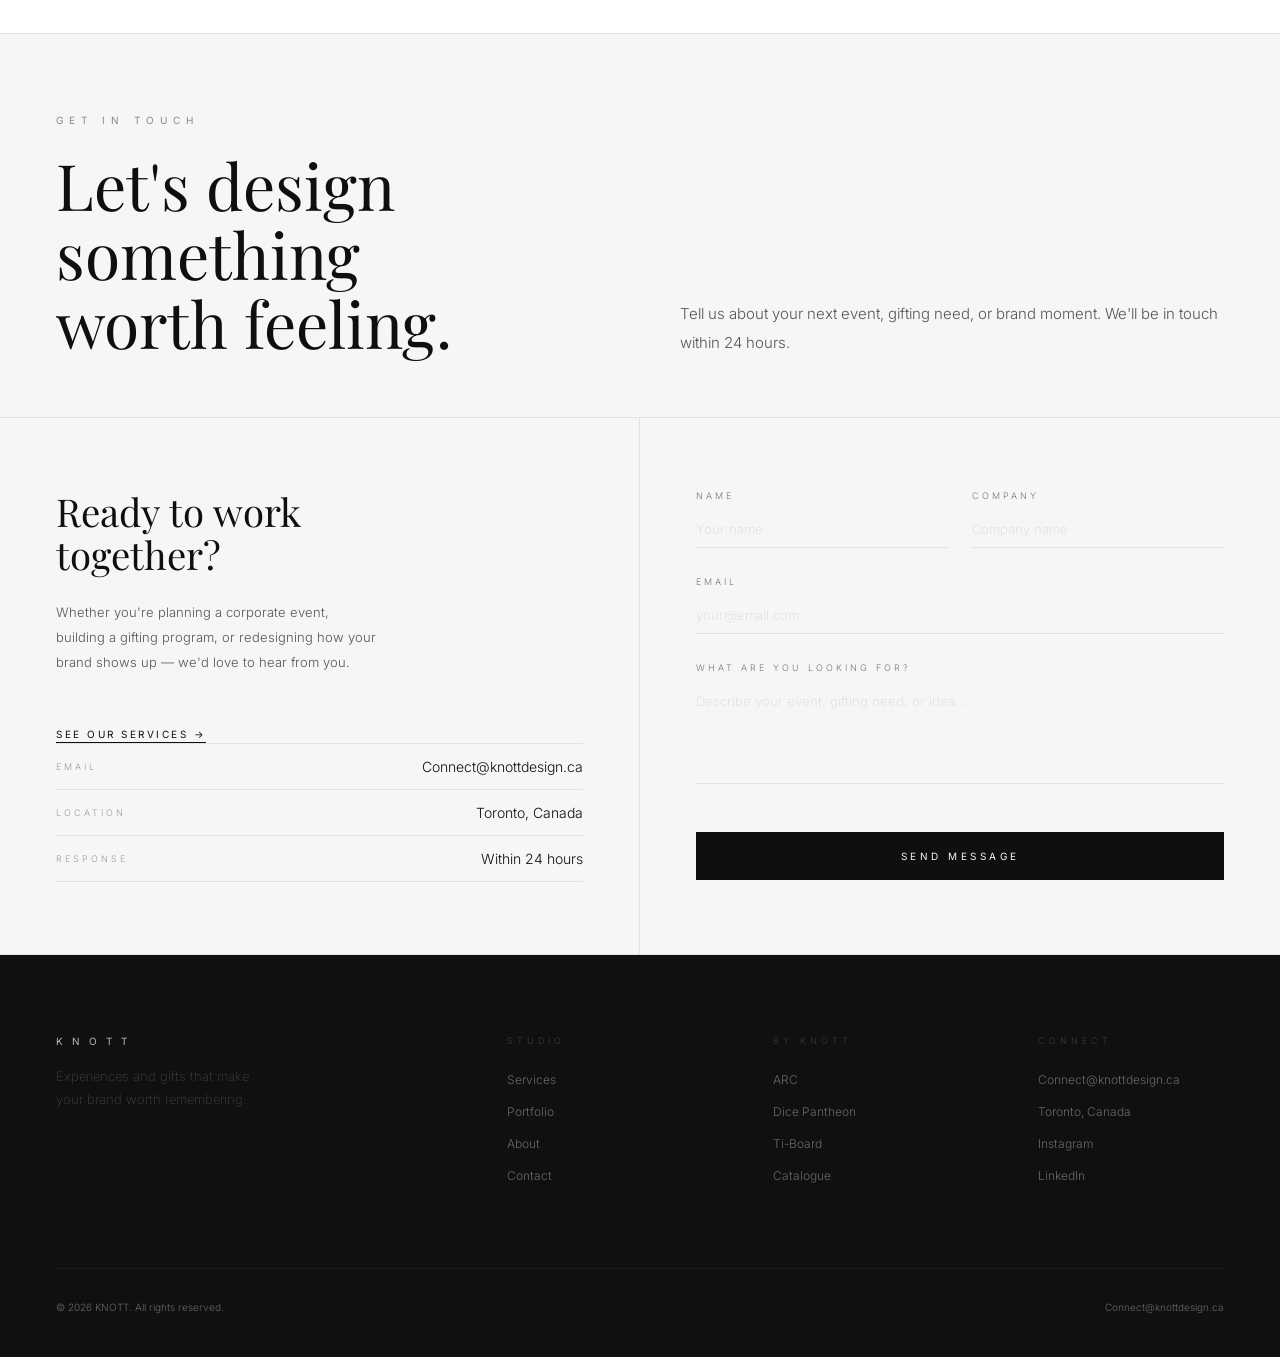
==== commit be100dcd: "Add files via upload" ====
--- a/index.html
+++ b/index.html
@@ -27,13 +27,13 @@
   background:linear-gradient(160deg,#C9C9C7 0%,#9D9D9A 20%,#6B6B68 45%,#373735 75%,#1A1A1A 100%);
 }
 #logoIntro{
-  position:relative;height:100vh;display:flex;align-items:center;justify-content:center;
+  position:relative;height:100vh;display:flex;align-items:center;justify-content:center;padding-top:0;
   background:transparent;
   overflow:hidden;
 }
 .intro-logo{
-  display:flex;align-items:center;justify-content:center;gap:clamp(10px,2vw,28px);
-  width:100%;max-width:760px;padding:0 24px;position:relative;z-index:2;
+  display:flex;align-items:center;justify-content:center;gap:clamp(2px,0.5vw,8px);
+  width:100%;max-width:760px;padding:0 24px;position:relative;z-index:2;margin-top:20px;
 }
 .intro-logo img{
   display:block;height:auto;opacity:0;will-change:transform,opacity,filter;
@@ -59,7 +59,7 @@
   .intro-sub{transition:none;opacity:1;transform:none;}
 }
 @media(max-width:768px){
-  .intro-logo{max-width:92vw;gap:8px;}
+  .intro-logo{max-width:92vw;gap:3px;}
   .intro-logo .logo-k{transform:translateX(-34vw) rotate(-2deg);}
   .intro-logo .logo-nott{transform:translateX(60vw) rotate(1deg);}
 }
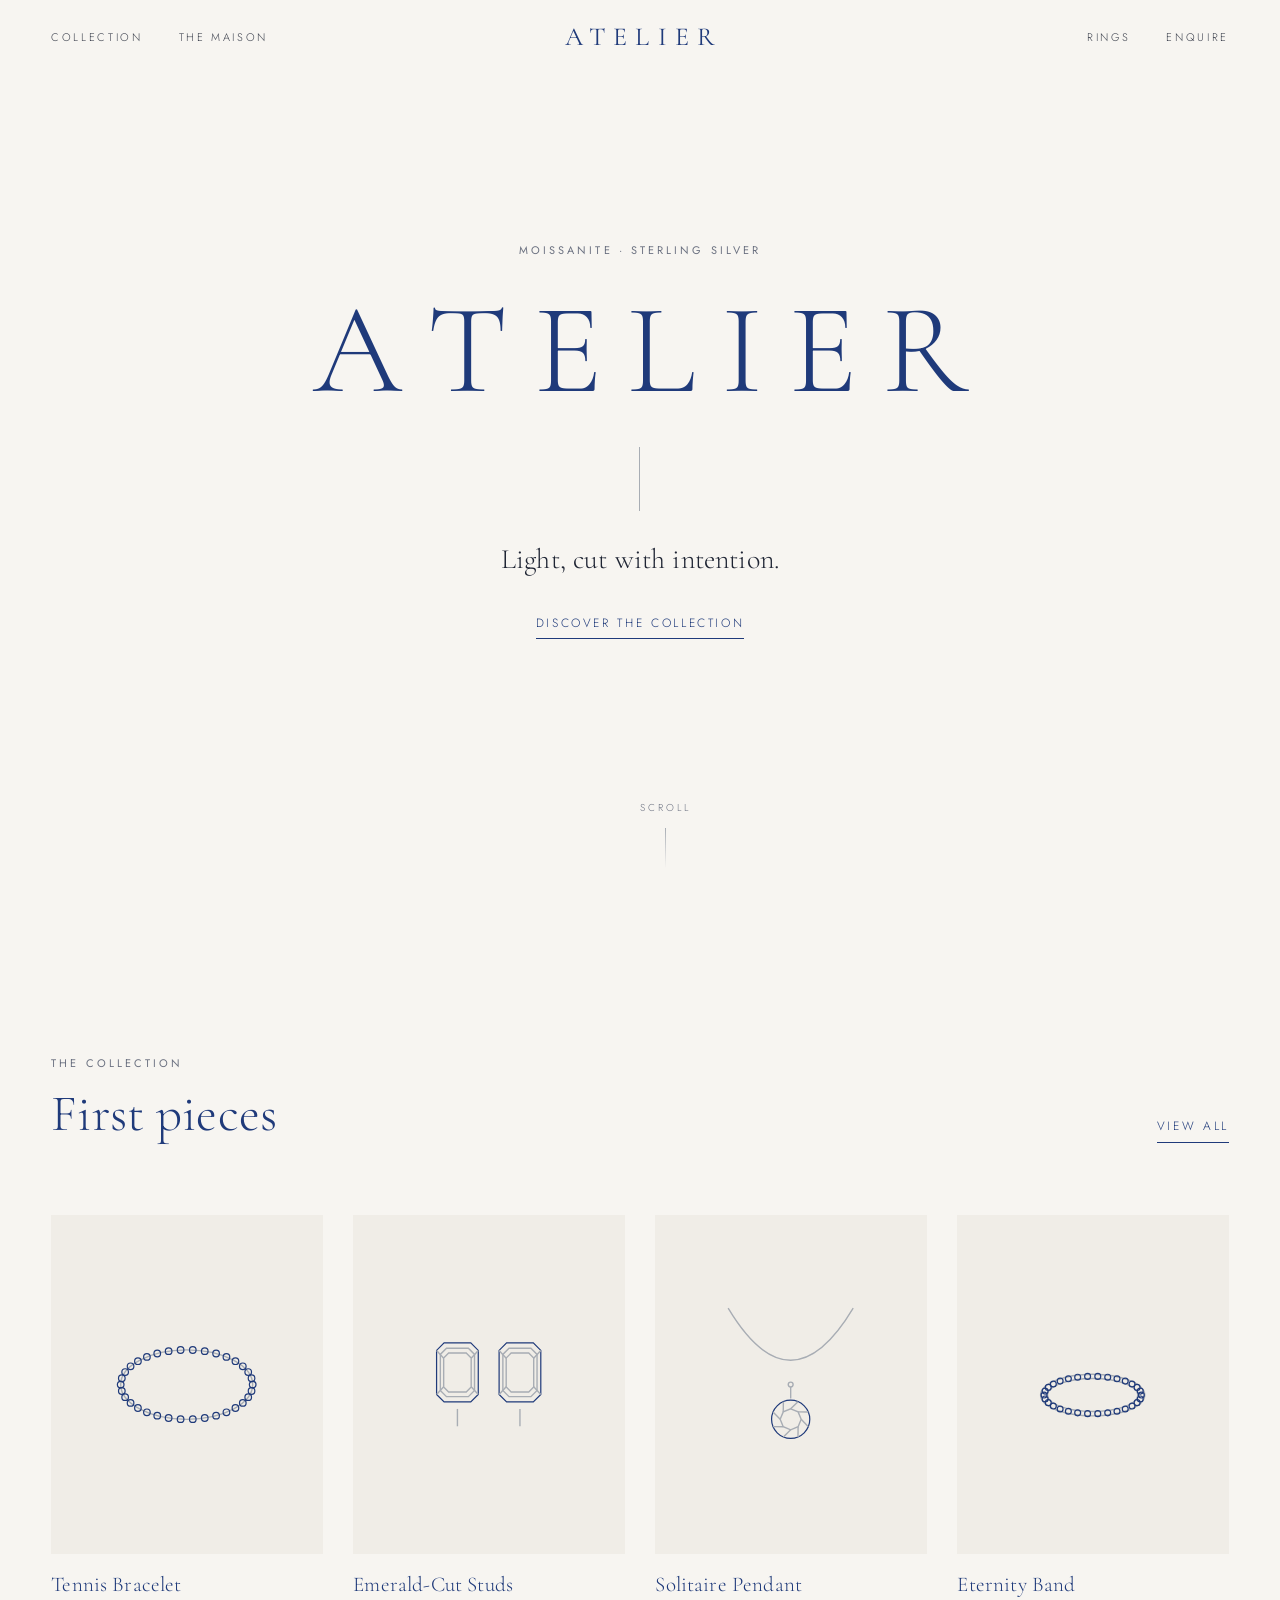
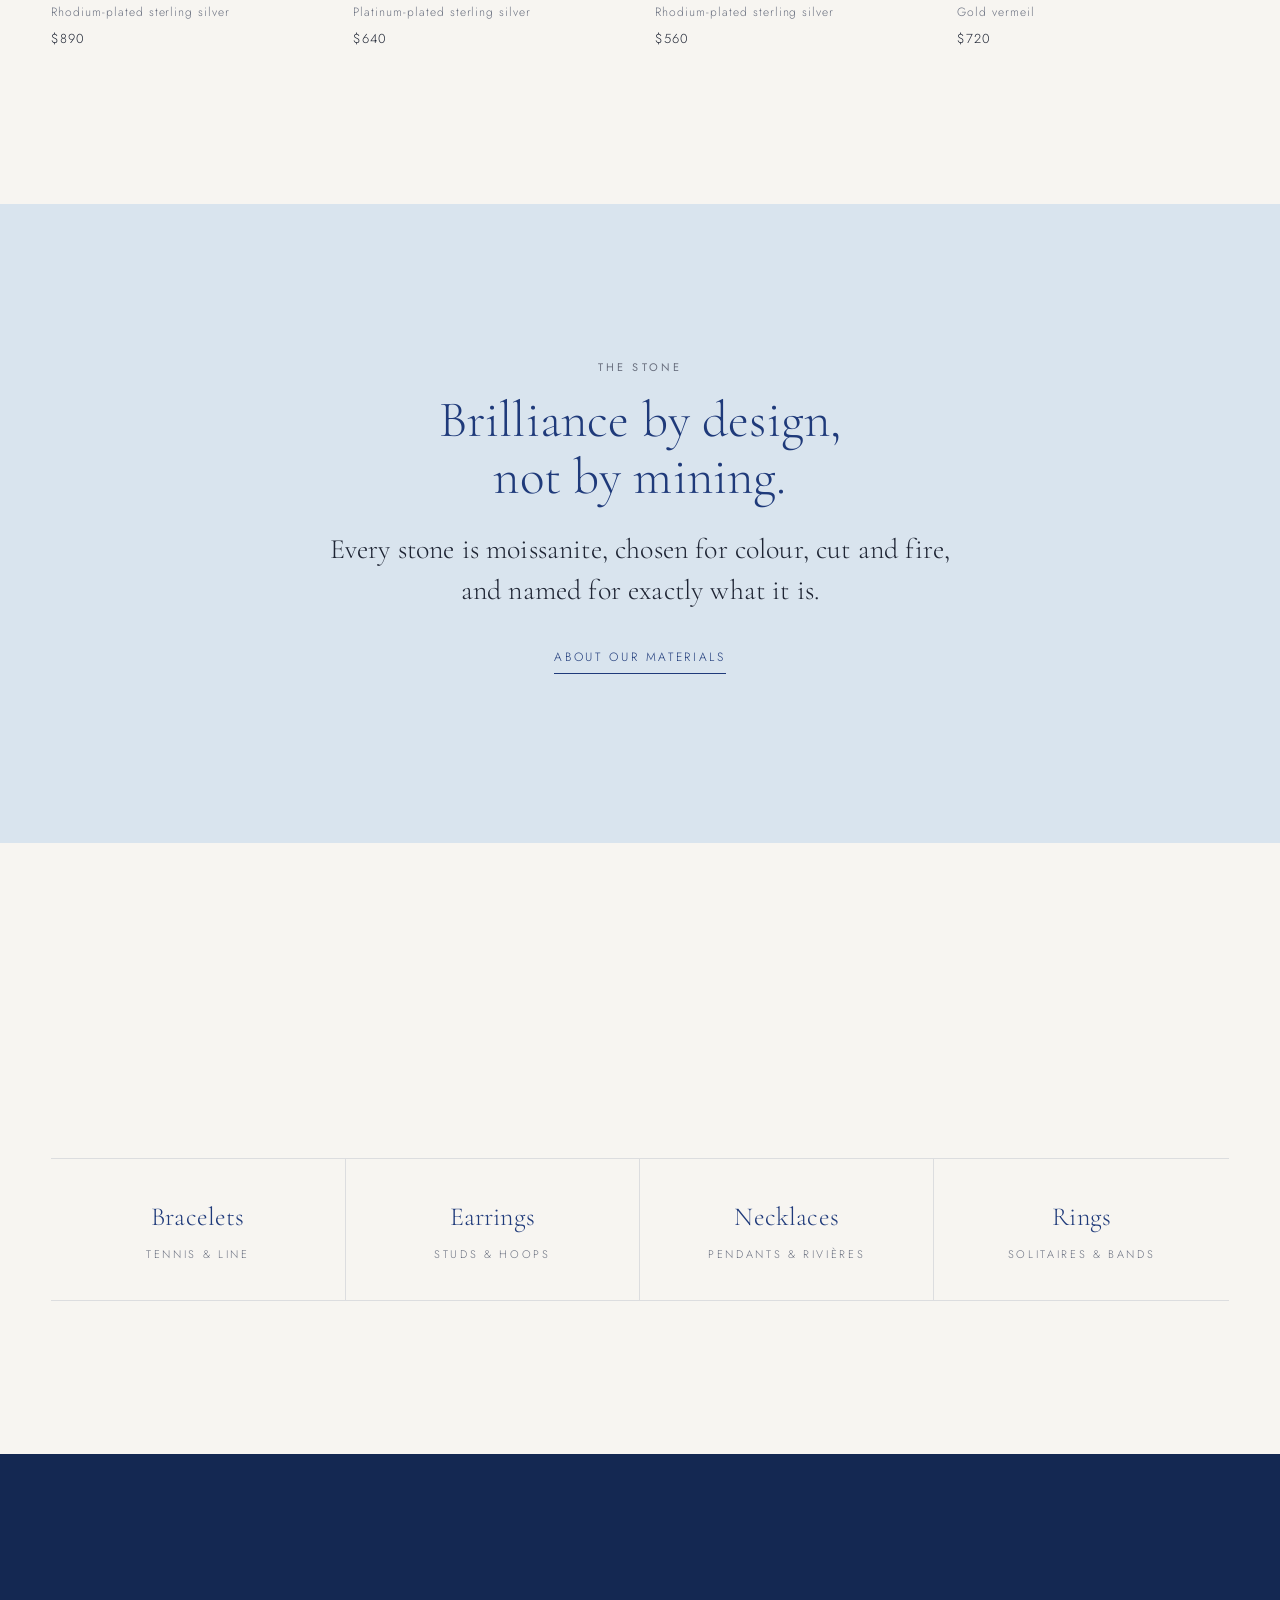
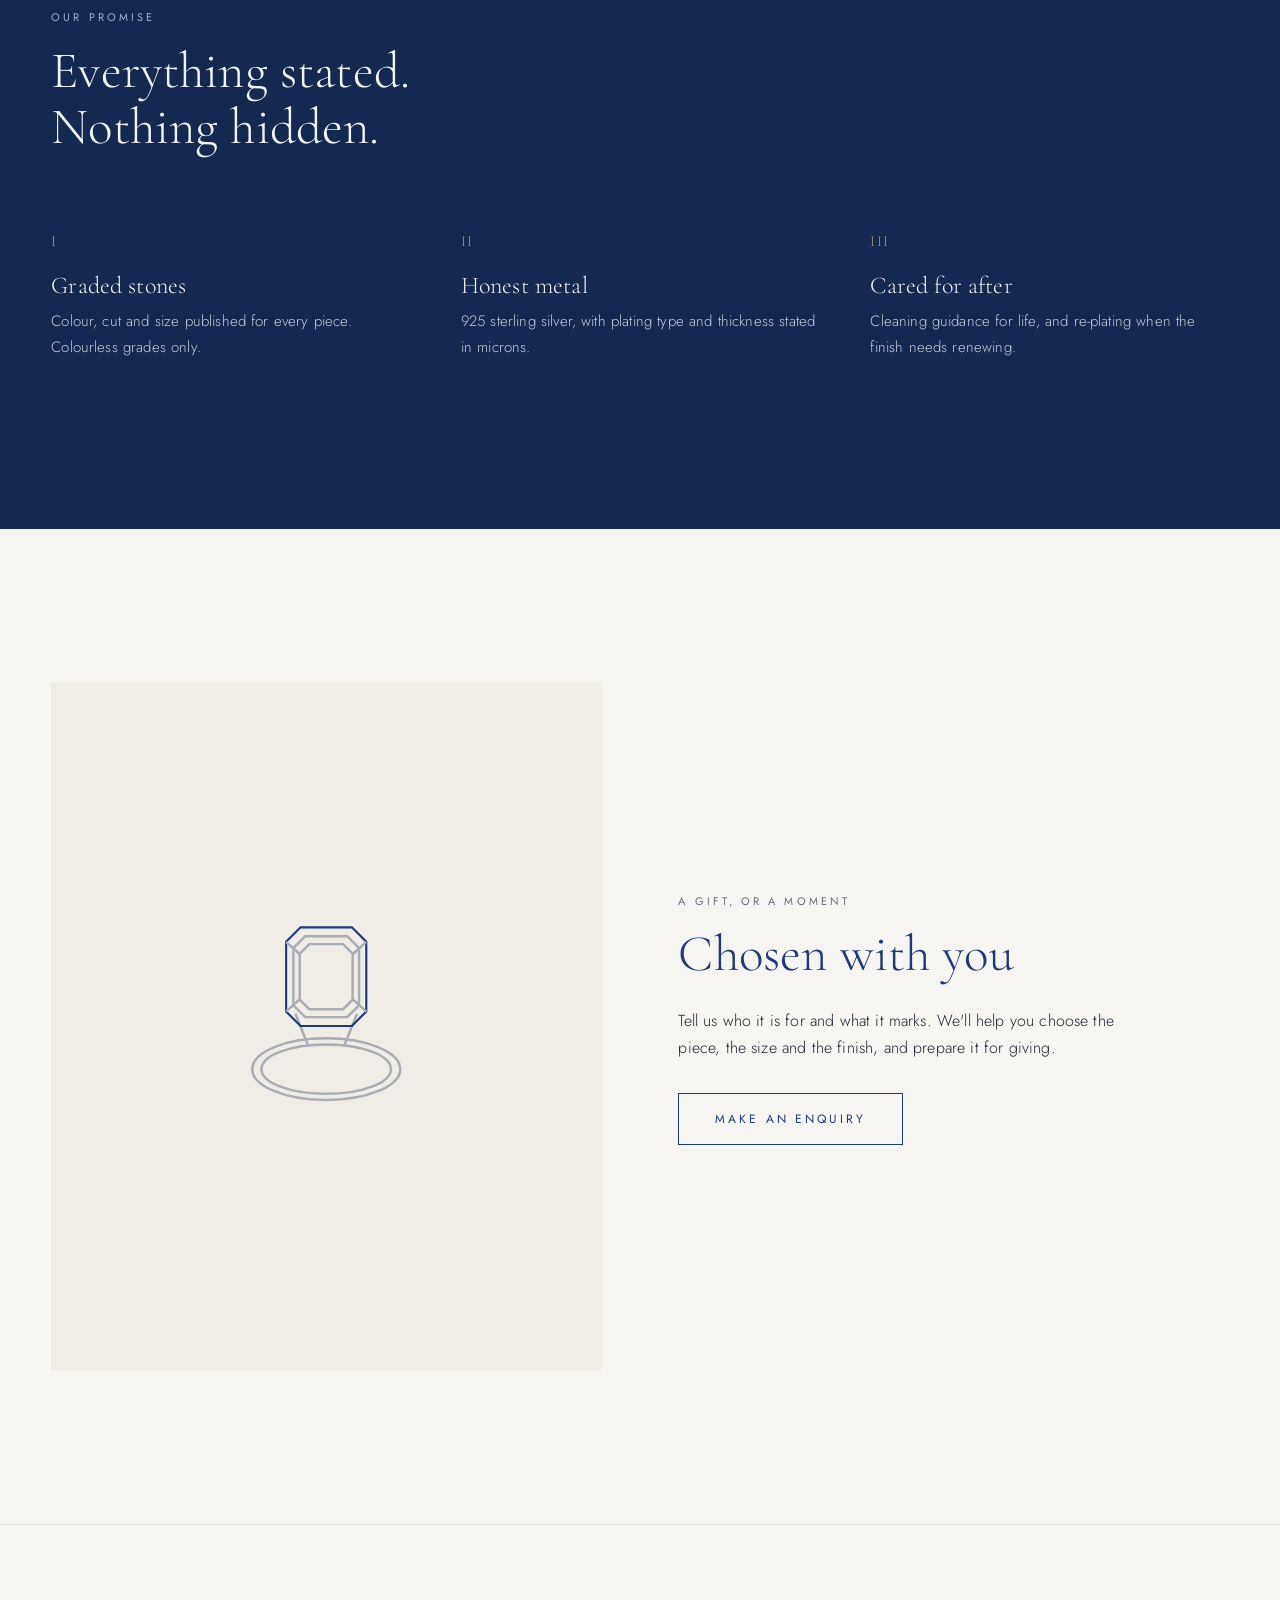
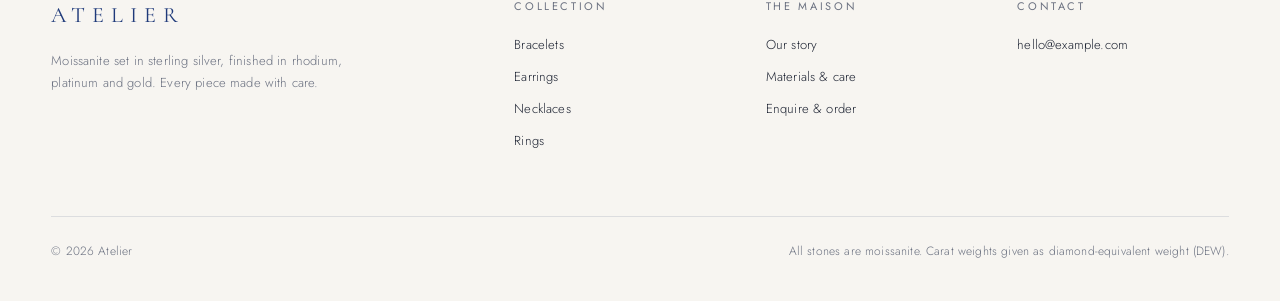
==== commit 111e68fa: "Start new jewelry showcase site, replacing the old KNOTT site Home, collection, piece, about and enq" ====
--- a/index.html
+++ b/index.html
@@ -1,496 +1,176 @@
-<!DOCTYPE html>
+<!doctype html>
 <html lang="en">
 <head>
-<meta charset="UTF-8"/>
-<meta name="viewport" content="width=device-width, initial-scale=1.0"/>
-<title>KNOTT — Customer Journey Design Studio, Toronto</title>
-<link rel="preconnect" href="https://fonts.googleapis.com"/>
-<link rel="preconnect" href="https://fonts.gstatic.com" crossorigin/>
-<link href="https://fonts.googleapis.com/css2?family=Raleway:wght@100;200;300;400&family=Playfair+Display:wght@400;500&family=Inter:wght@200;300;400&display=swap" rel="stylesheet"/>
-<style>
-*,*::before,*::after{margin:0;padding:0;box-sizing:border-box;}
-:root{
-  --w:#F6F6F5;--ww:#FFFFFF;--bk:#0F0F0F;
-  --mid:#555558;--lt:#9C9C9E;--rule:#E2E2E1;--dark:#101012;
-  --accent:#8C9AAA;
-  --hero:'Raleway',system-ui,sans-serif;
-  --display:'Playfair Display',Georgia,serif;
-  --sans:'Inter',system-ui,sans-serif;
-}
-html{scroll-behavior:smooth;}
-body{background:var(--w);color:var(--bk);font-family:var(--sans);font-weight:300;-webkit-font-smoothing:antialiased;overflow-x:hidden;}
-.reveal{opacity:0;transform:translateY(20px);transition:opacity 0.9s ease,transform 0.9s ease;}
-.reveal.in{opacity:1;transform:none;}
-.d1{transition-delay:.12s}.d2{transition-delay:.24s}.d3{transition-delay:.36s}.d4{transition-delay:.48s}
-
-#introBlock{
-  background:linear-gradient(160deg,#C9C9C7 0%,#9D9D9A 20%,#6B6B68 45%,#373735 75%,#1A1A1A 100%);
-}
-#logoIntro{
-  position:relative;height:100vh;display:flex;align-items:center;justify-content:center;padding-top:0;
-  background:transparent;
-  overflow:hidden;
-}
-.intro-logo{
-  display:flex;align-items:center;justify-content:center;gap:clamp(2px,0.5vw,8px);
-  width:100%;max-width:760px;padding:0 24px;position:relative;z-index:2;margin-top:20px;
-}
-.intro-logo img{
-  display:block;height:auto;opacity:0;will-change:transform,opacity,filter;
-  transition:transform 1.8s cubic-bezier(.19,1,.22,1),opacity 1.1s ease-out,filter 1.6s ease-out;
-}
-.intro-logo .logo-k{width:22%;transform:translateX(-52vw) rotate(-2deg);}
-.intro-logo .logo-nott{width:56%;transform:translateX(90vw) rotate(1deg);}
-.intro-logo.run img{opacity:1;transform:translateX(0) rotate(0deg);}
-.intro-logo.run .logo-k{transition-delay:0s;}
-.intro-logo.run .logo-nott{transition-delay:.12s;}
-.intro-sub{
-  position:absolute;bottom:12%;left:0;right:0;text-align:center;z-index:2;
-  opacity:0;transform:translateY(16px);transition:opacity .9s ease,transform .9s ease;
-}
-.intro-sub.show{opacity:1;transform:translateY(0);}
-.intro-tag{font-size:10px;font-weight:300;letter-spacing:5px;text-transform:uppercase;color:rgba(255,255,255,.5);margin-bottom:24px;}
-.intro-scroll{display:inline-flex;align-items:center;gap:10px;font-size:8px;letter-spacing:4px;text-transform:uppercase;color:rgba(255,255,255,.3);}
-.intro-scroll-line{width:1px;height:28px;background:rgba(255,255,255,.2);position:relative;overflow:hidden;}
-.intro-scroll-line::after{content:'';position:absolute;top:-100%;left:0;right:0;height:100%;background:rgba(255,255,255,.8);animation:scrollLine 1.8s ease-in-out infinite;}
-@keyframes scrollLine{0%{top:-100%;}50%{top:100%;}100%{top:100%;}}
-@media(prefers-reduced-motion:reduce){
-  .intro-logo img{transition:none!important;opacity:1!important;transform:none!important;}
-  .intro-sub{transition:none;opacity:1;transform:none;}
-}
-@media(max-width:768px){
-  .intro-logo{max-width:92vw;gap:3px;}
-  .intro-logo .logo-k{transform:translateX(-34vw) rotate(-2deg);}
-  .intro-logo .logo-nott{transform:translateX(60vw) rotate(1deg);}
-}
-nav{position:fixed;inset:0 0 auto 0;z-index:200;height:68px;display:flex;align-items:center;justify-content:space-between;padding:0 56px;transition:background .4s,border-color .4s;border-bottom:1px solid transparent;}
-nav.up{background:rgba(247,245,242,.96);backdrop-filter:blur(16px);border-bottom-color:var(--rule);}
-.logo{font-family:var(--sans);font-size:11px;font-weight:400;letter-spacing:10px;text-transform:uppercase;color:#fff;text-decoration:none;transition:color .3s;}
-nav.up .logo{color:var(--bk);}
-.nav-links{display:flex;gap:40px;position:absolute;left:50%;transform:translateX(-50%);}
-.nav-links a{font-size:10px;font-weight:300;letter-spacing:2.5px;text-transform:uppercase;color:rgba(255,255,255,.55);text-decoration:none;transition:color .3s;}
-.nav-links a:hover{color:#fff;}
-nav.up .nav-links a{color:var(--mid);}
-nav.up .nav-links a:hover{color:var(--bk);}
-.nav-cta{font-size:10px;font-weight:400;letter-spacing:2.5px;text-transform:uppercase;color:#fff;text-decoration:none;border-bottom:1px solid rgba(255,255,255,.35);padding-bottom:2px;transition:all .3s;}
-nav.up .nav-cta{color:var(--bk);border-color:var(--bk);}
-.mob-btn{display:none;background:none;border:none;cursor:pointer;padding:8px;flex-direction:column;gap:5px;z-index:201;}
-.mob-btn span{display:block;width:22px;height:1px;background:#fff;transition:background .3s;}
-nav.up .mob-btn span{background:var(--bk);}
-.mob-menu{display:none;position:fixed;top:68px;left:0;right:0;z-index:199;flex-direction:column;background:rgba(15,14,11,.97);backdrop-filter:blur(16px);border-bottom:1px solid rgba(255,255,255,.06);}
-.mob-menu a{font-size:11px;font-weight:300;letter-spacing:3px;text-transform:uppercase;color:rgba(255,255,255,.5);text-decoration:none;padding:18px 28px;border-bottom:1px solid rgba(255,255,255,.05);display:block;transition:color .25s;}
-.mob-menu a:hover{color:#fff;}
-.mob-menu a:last-child{border-bottom:none;color:rgba(255,255,255,.8);}
-.mob-menu.open{display:flex;}
-#home{position:relative;min-height:100vh;display:flex;align-items:flex-end;padding:0 56px 80px;overflow:hidden;background:transparent;}
-.hero-veil{position:absolute;inset:0;z-index:1;background:linear-gradient(180deg,rgba(0,0,0,.08) 0%,rgba(0,0,0,.32) 100%);}
-.hero-inner{position:relative;z-index:2;max-width:820px;}
-.hero-tag{font-size:10px;font-weight:300;letter-spacing:5px;text-transform:uppercase;color:rgba(255,255,255,.55);margin-bottom:28px;}
-.hero-h1{font-family:var(--hero);font-size:clamp(44px,5.5vw,82px);font-weight:200;line-height:1.08;color:rgba(255,255,255,.92);margin-bottom:28px;}
-.hero-sub{font-size:14px;font-weight:300;color:rgba(255,255,255,.55);line-height:1.85;max-width:420px;margin-bottom:52px;}
-.hero-btns{display:flex;align-items:center;gap:32px;flex-wrap:wrap;}
-.btn-fill{font-family:var(--sans);font-size:10px;font-weight:400;letter-spacing:3.5px;text-transform:uppercase;color:var(--bk);background:#fff;padding:16px 40px;text-decoration:none;display:inline-block;transition:background .3s;}
-.btn-fill:hover{background:var(--w);}
-.btn-ghost{font-size:10px;font-weight:300;letter-spacing:2.5px;text-transform:uppercase;color:rgba(255,255,255,.55);text-decoration:none;border-bottom:1px solid rgba(255,255,255,.2);padding-bottom:2px;transition:all .3s;}
-.btn-ghost:hover{color:#fff;border-color:rgba(255,255,255,.6);}
-.hero-scroll{position:absolute;right:56px;bottom:80px;z-index:2;display:flex;flex-direction:column;align-items:center;gap:10px;}
-.hero-scroll-line{width:1px;height:56px;background:linear-gradient(to bottom,rgba(255,255,255,.4),transparent);animation:pulse 2.5s ease-in-out infinite;}
-.hero-scroll span{font-size:8px;font-weight:300;letter-spacing:4px;text-transform:uppercase;color:rgba(255,255,255,.25);writing-mode:vertical-rl;transform:rotate(180deg);}
-@keyframes pulse{0%,100%{opacity:.3;transform:scaleY(.7);}50%{opacity:1;transform:scaleY(1);}}
-.philosophy{background:transparent;border-top:none;border-bottom:1px solid rgba(255,255,255,.15);padding:80px 56px;display:grid;grid-template-columns:180px 1fr;gap:80px;align-items:center;}
-.phil-label{font-size:10px;font-weight:400;letter-spacing:6px;text-transform:uppercase;color:rgba(255,255,255,.4);}
-.phil-q{font-family:var(--display);font-size:clamp(22px,2.6vw,38px);font-weight:400;line-height:1.45;color:rgba(255,255,255,.88);}
-.sec-label{font-size:10px;font-weight:400;letter-spacing:6px;text-transform:uppercase;color:#888;margin-bottom:24px;}
-.sec-h{font-family:var(--display);font-size:clamp(40px,5vw,72px);font-weight:400;line-height:1.08;color:var(--bk);}
-.txt-link{font-size:10px;font-weight:400;letter-spacing:2.5px;text-transform:uppercase;color:var(--bk);text-decoration:none;border-bottom:1px solid var(--bk);padding-bottom:2px;display:inline-flex;align-items:center;gap:8px;transition:gap .3s,color .25s;}
-.txt-link:hover{gap:14px;color:var(--mid);}
-.sec-p{font-size:15px;font-weight:300;color:var(--mid);line-height:1.9;}
-#services{background:var(--ww);border-bottom:1px solid var(--rule);}
-.sec-top{padding:80px 56px 60px;border-bottom:1px solid var(--rule);display:grid;grid-template-columns:1fr 1fr;gap:80px;align-items:center;}
-.statement-text{padding-top:8px;}
-.statement-text p{font-family:var(--sans);font-size:13px;font-weight:300;color:var(--mid);line-height:2.1;letter-spacing:.01em;max-width:420px;}
-.svc-grid{display:grid;grid-template-columns:1fr 1fr;}
-.svc{border-right:1px solid var(--rule);overflow:hidden;cursor:pointer;}
-.svc:last-child{border-right:none;}
-.svc-img{height:280px;position:relative;overflow:hidden;border-bottom:1px solid var(--rule);}
-.svc-img-bg{position:absolute;inset:0;background-size:cover;background-position:center;transform:scale(1.05);transition:transform .9s cubic-bezier(.25,.1,.25,1);background-color:#6a6865;}
-.svc:hover .svc-img-bg{transform:scale(1);}
-.svc-img-veil{position:absolute;inset:0;background:rgba(0,0,0,.45);transition:background .5s;}
-.svc:hover .svc-img-veil{background:rgba(0,0,0,.18);}
-.svc-img-tag{position:absolute;bottom:22px;left:28px;font-size:9px;font-weight:300;letter-spacing:4px;text-transform:uppercase;color:rgba(255,255,255,.45);transition:color .4s,transform .5s;}
-.svc:hover .svc-img-tag{color:rgba(255,255,255,.92);transform:translateY(-3px);}
-.svc-body{padding:40px 48px 52px;background:var(--ww);transition:background .4s;}
-.svc:hover .svc-body{background:var(--w);}
-.svc-title{font-family:var(--display);font-size:28px;font-weight:400;color:var(--bk);margin-bottom:12px;}
-.svc-desc{font-size:13px;font-weight:300;color:var(--mid);line-height:1.9;max-width:360px;margin-bottom:28px;}
-.svc-list{list-style:none;border-top:1px solid var(--rule);margin-bottom:32px;}
-.svc-list li{font-size:11px;font-weight:300;color:var(--mid);padding:12px 0;border-bottom:1px solid var(--rule);display:flex;align-items:center;gap:12px;transition:color .25s;}
-.svc-list li::before{content:'';width:14px;height:1px;background:var(--rule);flex-shrink:0;transition:width .3s,background .3s;}
-.svc:hover .svc-list li{color:var(--bk);}
-.svc:hover .svc-list li::before{width:22px;background:var(--bk);}
-.svc-footer{padding:28px 48px;border-top:1px solid var(--rule);display:flex;justify-content:space-between;align-items:center;}
-#shop{background:#18181a;border-top:1px solid rgba(255,255,255,.06);border-bottom:1px solid rgba(255,255,255,.06);}
-.shop-inner{padding:72px 56px;display:grid;grid-template-columns:1fr 1fr;gap:80px;align-items:center;justify-items:center;}
-.shop-left{display:flex;flex-direction:column;gap:20px;justify-self:start;}
-.shop-sec-label{font-size:10px;font-weight:300;letter-spacing:6px;text-transform:uppercase;color:rgba(255,255,255,.3);}
-.shop-sec-h{font-family:var(--display);font-size:clamp(28px,3vw,44px);font-weight:400;color:rgba(255,255,255,.9);line-height:1.1;}
-.shop-desc{font-size:13px;font-weight:300;color:rgba(255,255,255,.3);line-height:1.8;max-width:260px;}
-.shop-link{font-size:10px;font-weight:300;letter-spacing:2.5px;text-transform:uppercase;color:rgba(255,255,255,.5);text-decoration:none;border-bottom:1px solid rgba(255,255,255,.2);padding-bottom:2px;transition:all .3s;width:fit-content;}
-.shop-link:hover{color:#fff;border-color:#fff;}
-.shop-frame-wrap{display:flex;flex-direction:column;align-items:center;gap:18px;}
-.shop-frame{width:100%;max-width:400px;aspect-ratio:16/9;position:relative;overflow:hidden;border:1px solid rgba(255,255,255,.14);}
-.shop-frame-track{display:flex;width:100%;height:100%;transition:transform .8s cubic-bezier(.4,0,.2,1);}
-.shop-frame-slide{min-width:100%;height:100%;position:relative;}
-.shop-frame-slide img{width:100%;height:100%;object-fit:cover;display:block;}
-.shop-frame-label{position:absolute;bottom:12px;left:14px;font-size:9px;font-weight:300;letter-spacing:2px;text-transform:uppercase;color:rgba(255,255,255,.75);}
-.shop-frame-dots{display:flex;gap:7px;}
-.shop-frame-dot{width:4px;height:4px;border-radius:50%;background:rgba(255,255,255,.25);cursor:pointer;transition:background .3s;border:none;padding:0;}
-.shop-frame-dot.on{background:rgba(255,255,255,.8);}
-@media(max-width:768px){
-  .shop-inner{grid-template-columns:1fr;gap:40px;padding:52px 24px;}
-  .shop-frame{max-width:240px;}
-}
-.quote-section{background:#111111;padding:120px 56px;display:flex;align-items:center;justify-content:center;}
-.quote-inner{max-width:720px;text-align:center;margin:0 auto;}
-.quote-mark{font-family:var(--display);font-size:60px;font-weight:400;color:rgba(255,255,255,.08);line-height:1;margin-bottom:-16px;}
-.quote-text{font-family:var(--display);font-size:clamp(18px,2vw,28px);font-weight:400;color:#fff;line-height:1.65;margin-bottom:32px;}
-.quote-line{width:36px;height:1px;background:var(--accent);margin:0 auto 18px;}
-.quote-attr{font-size:10px;font-weight:300;letter-spacing:5px;text-transform:uppercase;color:var(--accent);}
-#portfolio{background:var(--ww);border-bottom:1px solid var(--rule);}
-.work-section{padding:96px 56px;display:grid;grid-template-columns:1fr 1fr;gap:100px;align-items:center;}
-.work-p{font-size:15px;font-weight:300;color:var(--mid);line-height:2;margin-bottom:36px;}
-.work-links{display:flex;gap:40px;flex-wrap:wrap;}
-.about-teaser{background:var(--ww);border-bottom:1px solid var(--rule);padding:96px 56px;display:grid;grid-template-columns:1fr 1fr;gap:100px;align-items:center;}
-.about-p{font-size:15px;font-weight:300;color:var(--mid);line-height:2;margin-bottom:36px;}
-#contact{background:var(--w);border-bottom:1px solid var(--rule);}
-.contact-top{padding:80px 56px 60px;border-bottom:1px solid var(--rule);display:grid;grid-template-columns:1fr 1fr;gap:80px;align-items:end;}
-.contact-body{display:grid;grid-template-columns:1fr 1fr;}
-.contact-left{padding:72px 56px;border-right:1px solid var(--rule);display:flex;flex-direction:column;justify-content:space-between;}
-.contact-h{font-family:var(--display);font-size:clamp(26px,3vw,46px);font-weight:400;line-height:1.12;margin-bottom:24px;}
-.contact-p{font-size:13px;font-weight:300;color:var(--mid);line-height:1.9;max-width:320px;margin-bottom:48px;}
-.contact-details{border-top:1px solid var(--rule);}
-.c-row{display:flex;justify-content:space-between;align-items:center;padding:14px 0;border-bottom:1px solid var(--rule);}
-.c-row span:first-child{font-size:9px;font-weight:300;letter-spacing:3px;text-transform:uppercase;color:var(--lt);}
-.c-row a,.c-row span:last-child{font-size:14px;font-weight:300;color:var(--bk);text-decoration:none;}
-.contact-right{padding:72px 56px;}
-.f-group{margin-bottom:28px;}
-.f-row{display:grid;grid-template-columns:1fr 1fr;gap:24px;margin-bottom:28px;}
-.f-label{display:block;font-size:9px;font-weight:300;letter-spacing:3px;text-transform:uppercase;color:var(--lt);margin-bottom:10px;}
-.f-input,.f-ta{width:100%;background:transparent;border:none;border-bottom:1px solid var(--rule);padding:10px 0;font-family:var(--sans);font-size:13px;font-weight:300;color:var(--bk);outline:none;transition:border-color .3s;}
-.f-input::placeholder,.f-ta::placeholder{color:var(--rule);}
-.f-input:focus,.f-ta:focus{border-color:var(--bk);}
-.f-ta{resize:none;}
-.f-submit{width:100%;margin-top:16px;font-family:var(--sans);font-size:10px;font-weight:400;letter-spacing:3.5px;text-transform:uppercase;color:var(--w);background:var(--bk);border:none;padding:18px;cursor:pointer;transition:background .3s;}
-.f-submit:hover{background:#2a2a2a;}
-.f-label{color:#777;}
-footer{background:var(--dark);padding:80px 56px 44px;}
-.foot-top{display:grid;grid-template-columns:2fr 1fr 1fr 1fr;gap:80px;padding-bottom:72px;border-bottom:1px solid #1c1a17;margin-bottom:32px;}
-.foot-logo{font-size:10px;font-weight:400;letter-spacing:9px;text-transform:uppercase;color:rgba(255,255,255,.7);margin-bottom:18px;}
-.foot-tag{font-size:13px;font-weight:200;color:rgba(255,255,255,.2);line-height:1.7;max-width:220px;}
-.foot-col-h{font-size:9px;font-weight:300;letter-spacing:4px;text-transform:uppercase;color:rgba(255,255,255,.18);margin-bottom:22px;}
-.foot-links{list-style:none;}
-.foot-links li{margin-bottom:12px;}
-.foot-links a{font-size:12px;font-weight:300;color:#6a6865;text-decoration:none;transition:color .25s;}
-.foot-links a:hover{color:rgba(255,255,255,.6);}
-.foot-bottom{display:flex;justify-content:space-between;align-items:center;}
-.foot-copy{font-size:10px;font-weight:300;color:#6a6865;}
-.foot-email{font-size:10px;font-weight:300;color:#6a6865;text-decoration:none;transition:color .25s;}
-.foot-email:hover{color:rgba(255,255,255,.5);}
-@media(max-width:768px){
-  nav{padding:0 24px;}
-  .nav-links,.nav-cta{display:none;}
-  .mob-btn{display:flex;}
-  #home{padding:0 24px 64px;min-height:100svh;}
-  .hero-scroll{display:none;}
-  .philosophy{padding:64px 24px;grid-template-columns:1fr;gap:20px;}
-  .sec-top,.contact-top{grid-template-columns:1fr;gap:24px;padding:60px 24px 48px;}
-  .svc-grid,.shop-wrap,.about-teaser{grid-template-columns:1fr;}
-  .svc{border-right:none;border-bottom:1px solid var(--rule);}
-  .svc-body,.svc-footer{padding:32px 24px;}
-  .svc-img{height:240px;}
-  .shop-left{padding:52px 24px;border-right:none;border-bottom:1px solid var(--rule);}
-  .shop-slide{max-height:none;}
-  .quote-section{padding:100px 24px;}
-  .work-section{grid-template-columns:1fr;gap:40px;padding:64px 24px;}
-  .about-teaser{padding:64px 24px;gap:40px;}
-  .contact-body{grid-template-columns:1fr;}
-  .contact-left{border-right:none;border-bottom:1px solid var(--rule);padding:64px 24px;}
-  .contact-right{padding:56px 24px;}
-  .f-row{grid-template-columns:1fr;}
-  footer{padding:64px 24px 40px;}
-  .foot-top{grid-template-columns:1fr 1fr;gap:40px;}
-  .hero-btns{flex-direction:column;align-items:flex-start;gap:20px;}
-}
-</style>
+<meta charset="utf-8">
+<meta name="viewport" content="width=device-width, initial-scale=1">
+<title>{brand} — Moissanite Jewelry</title>
+<meta name="description" content="Moissanite set in sterling silver, finished in rhodium, platinum and gold.">
+<meta name="theme-color" content="#F7F5F1">
+<link rel="icon" href="data:,">
+<link rel="preconnect" href="https://fonts.googleapis.com">
+<link rel="preconnect" href="https://fonts.gstatic.com" crossorigin>
+<link href="https://fonts.googleapis.com/css2?family=Cormorant+Garamond:ital,wght@0,300;0,400;1,300&family=Jost:wght@300;400&display=swap" rel="stylesheet">
+<link rel="stylesheet" href="assets/css/site.css">
 </head>
 <body>
+<header class="header">
+  <div class="wrap header__inner">
+    <nav class="nav" aria-label="Primary">
+      <a href="collection.html">Collection</a>
+      <a href="about.html">The Maison</a>
+    </nav>
+    <button class="menu-btn" type="button" aria-label="Menu" aria-expanded="false" aria-controls="mobile-menu"><span></span><span></span></button>
+    <a class="brand" href="index.html" data-brand>Atelier</a>
+    <nav class="nav nav--right" aria-label="Secondary">
+      <a href="collection.html?c=rings">Rings</a>
+      <a href="enquire.html">Enquire</a>
+    </nav>
+  </div>
+</header>
+<div class="mobile-menu" id="mobile-menu" aria-hidden="true">
+  <a href="collection.html">Collection</a>
+  <a href="collection.html?c=bracelets">Bracelets</a>
+  <a href="collection.html?c=earrings">Earrings</a>
+  <a href="collection.html?c=necklaces">Necklaces</a>
+  <a href="collection.html?c=rings">Rings</a>
+  <a href="about.html">The Maison</a>
+  <a href="enquire.html">Enquire</a>
+</div>
+<main>
+  <section class="hero" aria-label="Introduction">
+    <div class="hero__media" aria-hidden="true">
+      <!-- Future hero film goes here, e.g.
+      <video autoplay muted loop playsinline poster="assets/img/hero-poster.jpg"><source src="assets/video/hero.mp4" type="video/mp4"></video>
+      then add class "hero--film" to the section above. -->
+    </div>
+    <div class="hero__content">
+      <p class="overline hero__fade" style="--d:.2s">Moissanite · Sterling Silver</p>
+      <h1 class="hero__title" data-brand>Atelier</h1>
+      <div class="hero__rule" aria-hidden="true"></div>
+      <p class="lede hero__fade" style="--d:2s">Light, cut with intention.</p>
+      <p class="hero__fade" style="--d:2.4s;margin-top:28px"><a class="link" href="collection.html">Discover the collection</a></p>
+    </div>
+    <span class="scroll-cue hero__fade" style="--d:3s" aria-hidden="true">Scroll</span>
+  </section>
 
-<div id="introBlock">
-<section id="logoIntro">
-  <div class="intro-logo" id="introLogo">
-    <img class="logo-k" src="images/logo-k.png" alt="KNOTT chevron mark"/>
-    <img class="logo-nott" src="images/logo-nott.png" alt="NOTT wordmark"/>
-  </div>
-  <div class="intro-sub" id="introSub">
-    <p class="intro-tag">Toronto · Customer Journey Design Studio</p>
-    <div class="intro-scroll"><span class="intro-scroll-line"></span>Scroll</div>
-  </div>
-</section>
+  <section class="section">
+    <div class="wrap">
+      <div class="section-head">
+        <div class="reveal">
+          <p class="overline">The collection</p>
+          <h2>First pieces</h2>
+        </div>
+        <a class="link reveal" href="collection.html">View all</a>
+      </div>
+      <div class="grid" data-featured></div>
+    </div>
+  </section>
 
-<nav id="nav">
-  <a href="#home" class="logo">Knott</a>
-  <div class="nav-links">
-    <a href="services.html">Services</a>
-    <a href="catalogue.html">Catalogue</a>
-    <a href="byknott.html">By KNOTT</a>
-    <a href="#portfolio">Portfolio</a>
-    <a href="about.html">About</a>
-  </div>
-  <a href="contact.html" class="nav-cta">Book a Consultation</a>
-  <button class="mob-btn" id="mobBtn" aria-label="Menu"><span></span><span></span><span></span></button>
-</nav>
-<div class="mob-menu" id="mobMenu">
-  <a href="services.html">Services</a>
-  <a href="catalogue.html">Catalogue</a>
-  <a href="byknott.html">By KNOTT</a>
-  <a href="#portfolio" onclick="closeMob()">Portfolio</a>
-  <a href="about.html">About</a>
-  <a href="contact.html">Book a Consultation</a>
-</div>
-<section id="home">
-  <div class="hero-veil"></div>
-  <div class="hero-inner">
-    <p class="hero-tag reveal in">Toronto · Customer Journey Design Studio</p>
-    <h1 class="hero-h1 reveal d1 in">We design the moments<br>your brand is felt.</h1>
-    <p class="hero-sub reveal d2 in">Experiences your clients walk away from. Objects they keep on their desk. The customer journey — designed with intention, built to be remembered.</p>
-    <div class="hero-btns reveal d3 in">
-      <a href="contact.html" class="btn-fill">Book a Consultation</a>
-      <a href="services.html" class="btn-ghost">See Our Services</a>
+  <section class="section sky">
+    <div class="wrap statement">
+      <p class="overline reveal">The stone</p>
+      <h2 class="reveal" style="--d:.1s;margin-top:16px">Brilliance by design,<br>not by mining.</h2>
+      <p class="lede reveal" style="--d:.2s">Every stone is moissanite, chosen for colour, cut and fire, and named for exactly what it is.</p>
+      <p class="reveal" style="--d:.3s;margin-top:32px"><a class="link" href="about.html#materials">About our materials</a></p>
+    </div>
+  </section>
+
+  <section class="section">
+    <div class="wrap">
+      <div class="section-head center" style="justify-content:center">
+        <div class="reveal"><p class="overline">Explore</p><h2>By piece</h2></div>
+      </div>
+      <nav class="cats reveal" aria-label="Categories">
+        <a class="cat" href="collection.html?c=bracelets">Bracelets<small>Tennis &amp; line</small></a>
+        <a class="cat" href="collection.html?c=earrings">Earrings<small>Studs &amp; hoops</small></a>
+        <a class="cat" href="collection.html?c=necklaces">Necklaces<small>Pendants &amp; rivières</small></a>
+        <a class="cat" href="collection.html?c=rings">Rings<small>Solitaires &amp; bands</small></a>
+      </nav>
+    </div>
+  </section>
+
+  <section class="section band">
+    <div class="wrap">
+      <div class="reveal" style="max-width:640px">
+        <p class="overline">Our promise</p>
+        <h2 style="margin-top:16px">Everything stated.<br>Nothing hidden.</h2>
+      </div>
+      <div class="promises">
+        <div class="promise reveal" style="--d:.05s">
+          <span class="promise__num">I</span>
+          <h3>Graded stones</h3>
+          <p>Colour, cut and size published for every piece. Colourless grades only.</p>
+        </div>
+        <div class="promise reveal" style="--d:.15s">
+          <span class="promise__num">II</span>
+          <h3>Honest metal</h3>
+          <p>925 sterling silver, with plating type and thickness stated in microns.</p>
+        </div>
+        <div class="promise reveal" style="--d:.25s">
+          <span class="promise__num">III</span>
+          <h3>Cared for after</h3>
+          <p>Cleaning guidance for life, and re-plating when the finish needs renewing.</p>
+        </div>
+      </div>
+    </div>
+  </section>
+
+  <section class="section">
+    <div class="wrap split">
+      <div class="split__media reveal" style="background:var(--paper-2)" data-art="ring"></div>
+      <div class="reveal" style="--d:.15s">
+        <p class="overline">A gift, or a moment</p>
+        <h2 style="margin:16px 0 24px">Chosen with you</h2>
+        <p style="max-width:440px">Tell us who it is for and what it marks. We'll help you choose the piece, the size and the finish, and prepare it for giving.</p>
+        <p style="margin-top:32px"><a class="btn" href="enquire.html">Make an enquiry</a></p>
+      </div>
+    </div>
+  </section>
+</main>
+<script>
+  document.addEventListener("DOMContentLoaded", () => {
+    document.querySelectorAll("[data-art]").forEach(el => el.innerHTML = window.pieceArt(el.dataset.art, "Ring"));
+  });
+</script>
+<footer class="footer">
+  <div class="wrap">
+    <div class="footer__grid">
+      <div>
+        <a class="brand" href="index.html" data-brand>Atelier</a>
+        <p style="max-width:340px;color:var(--muted)">Moissanite set in sterling silver, finished in rhodium, platinum and gold. Every piece made with care.</p>
+      </div>
+      <div>
+        <h4>Collection</h4>
+        <ul>
+          <li><a href="collection.html?c=bracelets">Bracelets</a></li>
+          <li><a href="collection.html?c=earrings">Earrings</a></li>
+          <li><a href="collection.html?c=necklaces">Necklaces</a></li>
+          <li><a href="collection.html?c=rings">Rings</a></li>
+        </ul>
+      </div>
+      <div>
+        <h4>The Maison</h4>
+        <ul>
+          <li><a href="about.html">Our story</a></li>
+          <li><a href="about.html#materials">Materials &amp; care</a></li>
+          <li><a href="enquire.html">Enquire &amp; order</a></li>
+        </ul>
+      </div>
+      <div>
+        <h4>Contact</h4>
+        <ul>
+          <li><a data-email href="#">hello@example.com</a></li>
+          <li><a data-instagram href="#" target="_blank" rel="noopener">Instagram</a></li>
+        </ul>
+      </div>
+    </div>
+    <div class="footer__base">
+      <span>© <span data-year></span> <span data-brand>Atelier</span></span>
+      <span>All stones are moissanite. Carat weights given as diamond-equivalent weight (DEW).</span>
     </div>
   </div>
-  <div class="hero-scroll"><div class="hero-scroll-line"></div><span>Scroll</span></div>
-</section>
-<div class="philosophy">
-  <p class="phil-label reveal">Our Belief</p>
-  <p class="phil-q reveal d1">The way you make people feel is the most powerful thing your brand can offer. We exist to make those moments matter.</p>
-</div>
-</div>
-<section id="services">
-  <div class="sec-top">
-    <div>
-      <p class="sec-label reveal">What We Do</p>
-      <h2 class="sec-h reveal d1">We design how<br>your brand is felt.</h2>
-    </div>
-    <div class="statement-text reveal d2">
-      <p>Every event you host, every gift you give — these are not logistics. They are the moments your people decide how they feel about you. We design those moments with intention.</p>
-    </div>
-  </div>
-  <div class="svc-grid">
-    <div class="svc reveal">
-      <div class="svc-img"><div class="svc-img-bg"></div><div class="svc-img-veil"></div><span class="svc-img-tag">Live Moments</span></div>
-      <div class="svc-body">
-        <h3 class="svc-title">Live Moments</h3>
-        <p class="svc-desc">We design the rooms your clients walk into. Brand activations, client events, and engagement experiences built to be part of — not just attended.</p>
-        <ul class="svc-list">
-          <li>Brand Activations &amp; Events</li>
-          <li>Engagement Experience Design</li>
-          <li>Networking &amp; Connection Moments</li>
-          <li>Product &amp; Brand Launches</li>
-        </ul>
-      </div>
-      <div class="svc-footer">
-        <a href="contact.html" class="txt-link">Book a Consultation →</a>
-        <a href="services.html" class="txt-link">See All Services →</a>
-      </div>
-    </div>
-    <div class="svc reveal d1">
-      <div class="svc-img"><div class="svc-img-bg"></div><div class="svc-img-veil"></div><span class="svc-img-tag">Objects That Stay</span></div>
-      <div class="svc-body">
-        <h3 class="svc-title">Objects That Stay</h3>
-        <p class="svc-desc">A focus tool on someone's desk. A hosting object at every dinner party. The event ends — the object remains, and so does your brand.</p>
-        <ul class="svc-list">
-          <li>Desk &amp; Focus Objects</li>
-          <li>Wellness &amp; Mindfulness Sets</li>
-          <li>Hosting &amp; Table Objects</li>
-          <li>Custom Brand Packages</li>
-        </ul>
-      </div>
-      <div class="svc-footer">
-        <a href="catalogue.html" class="txt-link">Browse Catalogue →</a>
-        <a href="services.html" class="txt-link">See All Services →</a>
-      </div>
-    </div>
-  </div>
-</section>
-<div class="quote-section">
-  <div class="quote-inner">
-    <div class="quote-mark reveal">"</div>
-    <p class="quote-text reveal d1">People will forget what you said, people will forget what you did, but people will never forget how you made them feel.</p>
-    <div class="quote-line reveal d2"></div>
-    <p class="quote-attr reveal d2">Maya Angelou</p>
-  </div>
-</div>
-<section id="portfolio">
-  <div class="work-section">
-    <div>
-      <p class="sec-label reveal">Our Work</p>
-      <h2 class="sec-h reveal d1">Moments we've<br>made matter.</h2>
-    </div>
-    <div class="reveal d2">
-      <p class="work-p">Our portfolio grows with every project. From brand activations to curated gifting programs — every KNOTT project starts with intention and ends with something people remember. Photography and case studies coming soon.</p>
-      <div class="work-links">
-        <a href="catalogue.html" class="txt-link">Browse the Catalogue →</a>
-        <a href="contact.html" class="txt-link">Start a Project →</a>
-      </div>
-    </div>
-  </div>
-</section>
-<section id="shop">
-  <div class="shop-inner">
-    <div class="shop-left">
-      <p class="shop-sec-label reveal">By KNOTT</p>
-      <h2 class="shop-sec-h reveal d1">Concept to<br>creation.</h2>
-      <p class="shop-desc reveal d2">Three objects engineered entirely in-house. Not sourced, not adapted.</p>
-      <a href="byknott.html" class="shop-link reveal d3">Explore →</a>
-    </div>
-    <div class="shop-frame-wrap reveal d1">
-      <div class="shop-frame">
-        <div class="shop-frame-track" id="frameTrack">
-          <a href="byknott.html" class="shop-frame-slide">
-            <img src="arc-hero.jpeg" alt="ARC"/>
-            <span class="shop-frame-label">ARC</span>
-          </a>
-          <a href="byknott.html" class="shop-frame-slide">
-            <img src="dice-hero.jpeg" alt="Dice Pantheon"/>
-            <span class="shop-frame-label">Dice Pantheon</span>
-          </a>
-          <a href="byknott.html" class="shop-frame-slide">
-            <img src="ti-board-hero.jpeg" alt="Ti-Board"/>
-            <span class="shop-frame-label">Ti-Board</span>
-          </a>
-        </div>
-      </div>
-      <div class="shop-frame-dots">
-        <button class="shop-frame-dot on" onclick="goFrame(0)" aria-label="Show ARC"></button>
-        <button class="shop-frame-dot" onclick="goFrame(1)" aria-label="Show Dice Pantheon"></button>
-        <button class="shop-frame-dot" onclick="goFrame(2)" aria-label="Show Ti-Board"></button>
-      </div>
-    </div>
-  </div>
-</section>
-<div class="about-teaser">
-  <div>
-    <p class="sec-label reveal">Who We Are</p>
-    <h2 class="sec-h reveal d1">Born from a belief<br>that connection is everything.</h2>
-  </div>
-  <div class="reveal d2">
-    <p class="about-p">KNOTT was founded in Toronto in 2025 by two people who share one frustration — most brands invest in what they say, not in how they make people feel. We exist to change that. One event, one gift, one moment at a time.</p>
-    <a href="about.html" class="txt-link">Meet the Founders →</a>
-  </div>
-</div>
-<section id="contact">
-  <div class="contact-top">
-    <div>
-      <p class="sec-label reveal">Get In Touch</p>
-      <h2 class="sec-h reveal d1">Let's design something<br>worth feeling.</h2>
-    </div>
-    <p class="sec-p reveal d2">Tell us about your next event, gifting need, or brand moment. We'll be in touch within 24 hours.</p>
-  </div>
-  <div class="contact-body">
-    <div class="contact-left reveal">
-      <div>
-        <h3 class="contact-h">Ready to work<br>together?</h3>
-        <p class="contact-p">Whether you're planning a corporate event, building a gifting program, or redesigning how your brand shows up — we'd love to hear from you.</p>
-        <a href="services.html" class="txt-link">See Our Services →</a>
-      </div>
-      <div class="contact-details">
-        <div class="c-row"><span>Email</span><a href="mailto:Connect@knottdesign.ca">Connect@knottdesign.ca</a></div>
-        <div class="c-row"><span>Location</span><span>Toronto, Canada</span></div>
-        <div class="c-row"><span>Response</span><span>Within 24 hours</span></div>
-      </div>
-    </div>
-    <div class="contact-right reveal d1">
-      <form id="contactForm">
-        <div class="f-row">
-          <div><label class="f-label">Name</label><input class="f-input" type="text" placeholder="Your name" required/></div>
-          <div><label class="f-label">Company</label><input class="f-input" type="text" placeholder="Company name"/></div>
-        </div>
-        <div class="f-group"><label class="f-label">Email</label><input class="f-input" type="email" placeholder="your@email.com" required/></div>
-        <div class="f-group"><label class="f-label">What are you looking for?</label><textarea class="f-ta" rows="5" placeholder="Describe your event, gifting need, or idea..."></textarea></div>
-        <button type="submit" class="f-submit">Send Message</button>
-      </form>
-    </div>
-  </div>
-</section>
-<footer>
-  <div class="foot-top">
-    <div>
-      <p class="foot-logo">Knott</p>
-      <p class="foot-tag">Experiences and gifts that make your brand worth remembering.</p>
-    </div>
-    <div>
-      <p class="foot-col-h">Studio</p>
-      <ul class="foot-links">
-        <li><a href="services.html">Services</a></li>
-        <li><a href="#portfolio">Portfolio</a></li>
-        <li><a href="about.html">About</a></li>
-        <li><a href="contact.html">Contact</a></li>
-      </ul>
-    </div>
-    <div>
-      <p class="foot-col-h">By KNOTT</p>
-      <ul class="foot-links">
-        <li><a href="byknott.html">ARC</a></li>
-        <li><a href="byknott.html">Dice Pantheon</a></li>
-        <li><a href="byknott.html">Ti-Board</a></li>
-        <li><a href="catalogue.html">Catalogue</a></li>
-      </ul>
-    </div>
-    <div>
-      <p class="foot-col-h">Connect</p>
-      <ul class="foot-links">
-        <li><a href="mailto:Connect@knottdesign.ca">Connect@knottdesign.ca</a></li>
-        <li><a href="#">Toronto, Canada</a></li>
-        <li><a href="#">Instagram</a></li>
-        <li><a href="#">LinkedIn</a></li>
-      </ul>
-    </div>
-  </div>
-  <div class="foot-bottom">
-    <span class="foot-copy">© 2026 KNOTT. All rights reserved.</span>
-    <a href="mailto:Connect@knottdesign.ca" class="foot-email">Connect@knottdesign.ca</a>
-  </div>
 </footer>
-<script>
-const nav=document.getElementById('nav');
-window.addEventListener('scroll',()=>nav.classList.toggle('up',scrollY>80),{passive:true});
-function closeMob(){document.getElementById('mobMenu').classList.remove('open');}
-document.getElementById('mobBtn').addEventListener('click',()=>document.getElementById('mobMenu').classList.toggle('open'));
-document.querySelectorAll('a[href^="#"]').forEach(a=>{
-  a.addEventListener('click',e=>{
-    const t=document.querySelector(a.getAttribute('href'));
-    if(t){e.preventDefault();t.scrollIntoView({behavior:'smooth'});}
-  });
-});
-const io=new IntersectionObserver(entries=>{
-  entries.forEach(e=>{if(e.isIntersecting){e.target.classList.add('in');io.unobserve(e.target);}});
-},{threshold:.08,rootMargin:'0px 0px -20px 0px'});
-document.querySelectorAll('.reveal').forEach(el=>io.observe(el));
-document.querySelectorAll('#home .reveal').forEach((el,i)=>setTimeout(()=>el.classList.add('in'),300+i*160));
-let frameIdx=0;
-const frameTotal=3;
-function goFrame(n){
-  frameIdx=n;
-  document.getElementById('frameTrack').style.transform=`translateX(-${n*100}%)`;
-  document.querySelectorAll('.shop-frame-dot').forEach((d,i)=>d.classList.toggle('on',i===n));
-}
-setInterval(()=>goFrame((frameIdx+1)%frameTotal),4000);
-window.addEventListener('load',()=>{
-  requestAnimationFrame(()=>{
-    document.getElementById('introLogo').classList.add('run');
-    setTimeout(()=>{document.getElementById('introSub').classList.add('show');},1700);
-  });
-});
-</script>
+<script src="assets/js/pieces.js"></script>
+<script src="assets/js/site.js"></script>
 </body>
-</html>+</html>
--- a/assets/css/site.css
+++ b/assets/css/site.css
@@ -0,0 +1,347 @@
+/* ==========================================================
+   Palette & tokens
+   paper  — near-neutral off-white, only a breath of warmth
+   ink    — lajvardi (deep lapis), used like ink, not paint
+   sky    — dusty sky silk, for soft sections only
+   silver — fine lines and details
+   gold   — rare accent
+   ========================================================== */
+:root {
+  --paper: #F7F5F1;
+  --paper-2: #F0EDE7;
+  --ink: #1F3A7A;
+  --ink-deep: #142852;
+  --text: #1E2433;
+  --muted: #6B7180;
+  --sky: #D9E4EE;
+  --silver: #A8ADB4;
+  --line: #DCDDDF;
+  --gold: #B39A6B;
+
+  --serif: "Cormorant Garamond", "Times New Roman", serif;
+  --sans: "Jost", "Helvetica Neue", Arial, sans-serif;
+
+  --ease: cubic-bezier(.22, .61, .36, 1);
+  --slow: 1.4s;
+  --gutter: clamp(16px, 4vw, 56px);
+  --max: 1320px;
+  --header-h: 76px;
+}
+
+*, *::before, *::after { box-sizing: border-box; }
+html { -webkit-text-size-adjust: 100%; scroll-behavior: smooth; }
+body {
+  margin: 0;
+  background: var(--paper);
+  color: var(--text);
+  font-family: var(--sans);
+  font-weight: 300;
+  font-size: 16px;
+  line-height: 1.7;
+  letter-spacing: .01em;
+  -webkit-font-smoothing: antialiased;
+}
+img, svg, video { display: block; max-width: 100%; }
+a { color: inherit; text-decoration: none; }
+button { font: inherit; color: inherit; background: none; border: 0; cursor: pointer; }
+::selection { background: var(--sky); color: var(--ink-deep); }
+:focus-visible { outline: 1px solid var(--ink); outline-offset: 4px; }
+
+/* Smooth cross-page transitions where the browser supports them */
+@view-transition { navigation: auto; }
+::view-transition-old(root), ::view-transition-new(root) { animation-duration: .5s; }
+
+.wrap { width: 100%; max-width: var(--max); margin: 0 auto; padding: 0 var(--gutter); }
+
+/* ---------- Type ---------- */
+.overline {
+  font-family: var(--sans);
+  font-size: 11px;
+  font-weight: 400;
+  letter-spacing: .28em;
+  text-transform: uppercase;
+  color: var(--muted);
+}
+.display, h1, h2, h3 {
+  font-family: var(--serif);
+  font-weight: 300;
+  color: var(--ink);
+  line-height: 1.1;
+  margin: 0;
+}
+h1 { font-size: clamp(40px, 6vw, 84px); letter-spacing: .01em; }
+h2 { font-size: clamp(30px, 4vw, 52px); }
+h3 { font-size: clamp(20px, 2vw, 26px); }
+p { margin: 0 0 1em; }
+.lede { font-family: var(--serif); font-size: clamp(20px, 2.2vw, 28px); line-height: 1.45; color: var(--text); font-weight: 300; }
+
+/* ---------- Links & buttons ---------- */
+.link {
+  font-size: 12px;
+  letter-spacing: .22em;
+  text-transform: uppercase;
+  color: var(--ink);
+  position: relative;
+  padding-bottom: 6px;
+  display: inline-block;
+}
+.link::after {
+  content: "";
+  position: absolute; left: 0; right: 0; bottom: 0;
+  height: 1px; background: currentColor;
+  transform-origin: right; transform: scaleX(1);
+  transition: transform .7s var(--ease);
+}
+.link:hover::after { transform-origin: left; animation: underline .9s var(--ease); }
+@keyframes underline { 0% { transform: scaleX(0); } 100% { transform: scaleX(1); } }
+
+.btn {
+  display: inline-flex; align-items: center; justify-content: center; gap: 12px;
+  min-height: 52px; padding: 0 36px;
+  font-size: 12px; letter-spacing: .24em; text-transform: uppercase; font-weight: 400;
+  border: 1px solid var(--ink); color: var(--ink);
+  background: transparent;
+  transition: background .6s var(--ease), color .6s var(--ease);
+}
+.btn:hover { background: var(--ink); color: var(--paper); }
+.btn--solid { background: var(--ink); color: var(--paper); }
+.btn--solid:hover { background: var(--ink-deep); border-color: var(--ink-deep); }
+
+/* ---------- Header ---------- */
+.header {
+  position: fixed; inset: 0 0 auto 0; z-index: 50;
+  height: var(--header-h);
+  display: flex; align-items: center;
+  transition: background .6s var(--ease), border-color .6s var(--ease), transform .6s var(--ease);
+  border-bottom: 1px solid transparent;
+}
+.header.is-scrolled { background: rgba(247, 245, 241, .92); backdrop-filter: blur(10px); -webkit-backdrop-filter: blur(10px); border-color: var(--line); }
+.header.is-hidden { transform: translateY(-100%); }
+.header__inner { display: grid; grid-template-columns: 1fr auto 1fr; align-items: center; width: 100%; }
+.nav { display: flex; gap: 36px; }
+.nav a { font-size: 11px; letter-spacing: .24em; text-transform: uppercase; color: var(--text); opacity: .85; transition: opacity .4s; }
+.nav a:hover, .nav a[aria-current="page"] { opacity: 1; color: var(--ink); }
+.nav--right { justify-content: flex-end; }
+.brand {
+  font-family: var(--serif); font-size: 26px; letter-spacing: .32em; text-transform: uppercase;
+  color: var(--ink); font-weight: 400; padding-left: .32em; /* optically centre letter-spacing */
+}
+.menu-btn { display: none; width: 44px; height: 44px; position: relative; }
+.menu-btn span { position: absolute; left: 10px; right: 10px; height: 1px; background: var(--ink); transition: transform .5s var(--ease), opacity .3s; }
+.menu-btn span:nth-child(1) { top: 18px; }
+.menu-btn span:nth-child(2) { top: 26px; }
+.menu-open .menu-btn span:nth-child(1) { transform: translateY(4px) rotate(45deg); }
+.menu-open .menu-btn span:nth-child(2) { transform: translateY(-4px) rotate(-45deg); }
+
+.mobile-menu {
+  position: fixed; inset: 0; z-index: 40;
+  background: var(--paper);
+  display: flex; flex-direction: column; justify-content: center; gap: 28px;
+  padding: var(--header-h) var(--gutter) 40px;
+  opacity: 0; visibility: hidden;
+  transition: opacity .6s var(--ease), visibility .6s;
+}
+.mobile-menu a { font-family: var(--serif); font-size: 38px; color: var(--ink); line-height: 1.1; }
+.menu-open .mobile-menu { opacity: 1; visibility: visible; }
+.menu-open { overflow: hidden; }
+
+@media (max-width: 860px) {
+  .nav { display: none; }
+  .menu-btn { display: block; }
+  .header__inner { grid-template-columns: 44px 1fr 44px; }
+  .brand { text-align: center; font-size: 20px; }
+}
+
+/* ---------- Hero ---------- */
+.hero {
+  position: relative;
+  min-height: 100svh;
+  display: grid; place-items: center;
+  text-align: center;
+  overflow: hidden;
+  padding: var(--header-h) var(--gutter) 80px;
+}
+/* Slot for the future hero film. Add <video> inside .hero__media and class "hero--film" on .hero */
+.hero__media { position: absolute; inset: 0; z-index: 0; }
+.hero__media video { width: 100%; height: 100%; object-fit: cover; }
+.hero--film .hero__content { color: var(--paper); }
+.hero__content { position: relative; z-index: 1; max-width: 100%; }
+.hero__title {
+  font-family: var(--serif); font-weight: 300;
+  font-size: clamp(44px, 10vw, 136px);
+  letter-spacing: .2em; padding-left: .2em; white-space: nowrap;
+  text-transform: uppercase; color: var(--ink); line-height: 1;
+  margin: 28px 0 32px;
+}
+.hero__title .char { display: inline-block; opacity: 0; transform: translateY(.25em); filter: blur(6px); }
+.is-ready .hero__title .char {
+  animation: charIn 1.8s var(--ease) forwards;
+  animation-delay: calc(.35s + var(--i) * .09s);
+}
+@keyframes charIn { to { opacity: 1; transform: none; filter: blur(0); } }
+
+.hero__rule { width: 1px; height: 0; background: var(--silver); margin: 0 auto 28px; }
+.is-ready .hero__rule { animation: rule 1.6s var(--ease) 1.4s forwards; }
+@keyframes rule { to { height: 64px; } }
+
+.hero__fade { opacity: 0; transform: translateY(12px); }
+.is-ready .hero__fade { animation: fadeUp 1.6s var(--ease) forwards; animation-delay: var(--d, 1.6s); }
+@keyframes fadeUp { to { opacity: 1; transform: none; } }
+
+.scroll-cue {
+  position: absolute; left: 50%; bottom: 32px; transform: translateX(-50%);
+  font-size: 10px; letter-spacing: .3em; text-transform: uppercase; color: var(--muted);
+  display: flex; flex-direction: column; align-items: center; gap: 12px; z-index: 1;
+}
+.scroll-cue::after {
+  content: ""; width: 1px; height: 40px;
+  background: linear-gradient(var(--silver), transparent);
+  animation: cue 2.6s var(--ease) infinite;
+  transform-origin: top;
+}
+@keyframes cue { 0% { transform: scaleY(0); opacity: 1; } 70% { transform: scaleY(1); opacity: 1; } 100% { transform: scaleY(1); opacity: 0; } }
+
+/* ---------- Scroll reveals ---------- */
+.reveal { opacity: 0; transform: translateY(24px); transition: opacity 1.4s var(--ease), transform 1.4s var(--ease); transition-delay: var(--d, 0s); }
+.reveal.is-in { opacity: 1; transform: none; }
+
+/* ---------- Sections ---------- */
+.section { padding: clamp(80px, 12vw, 160px) 0; }
+.section--tight { padding: clamp(56px, 8vw, 96px) 0; }
+.section-head { display: flex; justify-content: space-between; align-items: flex-end; gap: 24px; margin-bottom: clamp(40px, 6vw, 72px); flex-wrap: wrap; }
+.section-head h2 { margin-top: 14px; }
+.center { text-align: center; }
+.statement { max-width: 760px; margin: 0 auto; text-align: center; }
+.statement .lede { margin-top: 24px; }
+
+/* ---------- Product cards ---------- */
+.grid { display: grid; gap: clamp(20px, 3vw, 40px) clamp(16px, 2.4vw, 32px); grid-template-columns: repeat(4, 1fr); }
+.grid--3 { grid-template-columns: repeat(3, 1fr); }
+@media (max-width: 1000px) { .grid, .grid--3 { grid-template-columns: repeat(2, 1fr); } }
+
+.card { display: block; }
+.card__media {
+  position: relative; aspect-ratio: 4 / 5; overflow: hidden;
+  background: var(--paper-2);
+}
+.card__media > * {
+  position: absolute; inset: 0; width: 100%; height: 100%;
+  transition: transform 2.2s var(--ease);
+}
+.card__media img { object-fit: cover; }
+.card__media svg { padding: 18%; }
+.card:hover .card__media > * { transform: scale(1.06); }
+.card__body { padding-top: 18px; display: flex; flex-direction: column; gap: 4px; }
+.card__name { font-family: var(--serif); font-size: 21px; color: var(--ink); line-height: 1.25; }
+.card__meta { font-size: 12px; letter-spacing: .08em; color: var(--muted); }
+.card__price { font-size: 13px; letter-spacing: .06em; color: var(--text); margin-top: 2px; }
+
+/* drawing strokes for placeholder illustrations */
+.art { stroke: var(--silver); fill: none; stroke-width: .8; vector-effect: non-scaling-stroke; }
+.art .stone { stroke: var(--ink); stroke-width: .7; }
+
+/* ---------- Category row ---------- */
+.cats { display: grid; grid-template-columns: repeat(4, 1fr); border-top: 1px solid var(--line); }
+.cat {
+  padding: 36px 8px; text-align: center; border-right: 1px solid var(--line); border-bottom: 1px solid var(--line);
+  font-family: var(--serif); font-size: 26px; color: var(--ink);
+  transition: background .8s var(--ease);
+}
+.cat:last-child { border-right: 0; }
+.cat small { display: block; font-family: var(--sans); font-size: 11px; letter-spacing: .24em; text-transform: uppercase; color: var(--muted); margin-top: 6px; }
+.cat:hover { background: var(--sky); }
+@media (max-width: 700px) { .cats { grid-template-columns: repeat(2, 1fr); } .cat:nth-child(2n) { border-right: 0; } }
+
+/* ---------- Ink band (the one deep-blue moment) ---------- */
+.band { background: var(--ink-deep); color: #E8ECF3; }
+.band h2, .band h3 { color: #F3F4F7; }
+.band .overline { color: #9FB0CF; }
+.band .rule { background: rgba(255,255,255,.18); }
+.promises { display: grid; grid-template-columns: repeat(3, 1fr); gap: clamp(24px, 4vw, 64px); margin-top: clamp(40px, 6vw, 72px); }
+.promise h3 { font-size: 24px; margin: 18px 0 10px; }
+.promise p { font-size: 15px; color: #C3CCDD; }
+.promise__num { font-family: var(--serif); font-size: 15px; color: var(--gold); letter-spacing: .1em; }
+@media (max-width: 800px) { .promises { grid-template-columns: 1fr; } }
+
+/* ---------- Sky panel (soft section) ---------- */
+.sky { background: var(--sky); }
+.split { display: grid; grid-template-columns: 1fr 1fr; gap: clamp(32px, 6vw, 96px); align-items: center; }
+.split__media { aspect-ratio: 4 / 5; background: var(--paper); overflow: hidden; position: relative; }
+.split__media svg { position: absolute; inset: 0; width: 100%; height: 100%; padding: 22%; }
+@media (max-width: 800px) { .split { grid-template-columns: 1fr; } }
+
+/* ---------- Filters ---------- */
+.filters { display: flex; gap: 28px; flex-wrap: wrap; border-bottom: 1px solid var(--line); margin-bottom: 48px; }
+.filters button {
+  font-size: 11px; letter-spacing: .24em; text-transform: uppercase; color: var(--muted);
+  padding: 0 0 16px; position: relative; min-height: 44px;
+}
+.filters button::after { content: ""; position: absolute; left: 0; right: 0; bottom: -1px; height: 1px; background: var(--ink); transform: scaleX(0); transition: transform .6s var(--ease); }
+.filters button[aria-pressed="true"] { color: var(--ink); }
+.filters button[aria-pressed="true"]::after { transform: scaleX(1); }
+.grid .card { transition: opacity .6s var(--ease); }
+
+/* ---------- Page head ---------- */
+.page-head { padding: calc(var(--header-h) + clamp(56px, 9vw, 120px)) 0 clamp(40px, 6vw, 72px); text-align: center; }
+.page-head h1 { margin-top: 16px; }
+.page-head p { max-width: 560px; margin: 20px auto 0; color: var(--muted); }
+
+/* ---------- Piece page ---------- */
+.piece { padding-top: calc(var(--header-h) + 32px); }
+.piece__grid { display: grid; grid-template-columns: 1.25fr 1fr; gap: clamp(32px, 6vw, 96px); align-items: start; }
+.piece__gallery { display: grid; gap: 12px; }
+.piece__shot { aspect-ratio: 4 / 5; background: var(--paper-2); overflow: hidden; position: relative; }
+.piece__shot > * { position: absolute; inset: 0; width: 100%; height: 100%; transition: transform 2.4s var(--ease); }
+.piece__shot svg { padding: 20%; }
+.piece__shot:hover > * { transform: scale(1.04); }
+.piece__info { position: sticky; top: calc(var(--header-h) + 32px); padding-bottom: 40px; }
+.piece__info h1 { font-size: clamp(34px, 4vw, 52px); margin: 14px 0 10px; }
+.piece__price { font-size: 15px; letter-spacing: .06em; margin-bottom: 28px; }
+.piece__desc { color: var(--text); margin-bottom: 32px; }
+.piece__actions { display: grid; gap: 12px; margin-bottom: 40px; }
+.specs { border-top: 1px solid var(--line); }
+.specs div { display: grid; grid-template-columns: 140px 1fr; gap: 16px; padding: 14px 0; border-bottom: 1px solid var(--line); font-size: 14px; }
+.specs dt { font-size: 11px; letter-spacing: .2em; text-transform: uppercase; color: var(--muted); padding-top: 3px; }
+.specs dd { margin: 0; }
+.note { font-size: 13px; color: var(--muted); margin-top: 20px; }
+@media (max-width: 860px) {
+  .piece__grid { grid-template-columns: 1fr; }
+  .piece__info { position: static; }
+  .specs div { grid-template-columns: 110px 1fr; }
+}
+.crumbs { font-size: 11px; letter-spacing: .2em; text-transform: uppercase; color: var(--muted); margin-bottom: 24px; }
+.crumbs a:hover { color: var(--ink); }
+
+/* ---------- Forms ---------- */
+.form { max-width: 640px; margin: 0 auto; display: grid; gap: 28px; }
+.field { display: grid; gap: 8px; }
+.field label { font-size: 11px; letter-spacing: .22em; text-transform: uppercase; color: var(--muted); }
+.field input, .field select, .field textarea {
+  font: inherit; font-size: 16px; color: var(--text);
+  background: transparent; border: 0; border-bottom: 1px solid var(--silver);
+  padding: 10px 0; border-radius: 0; outline: none;
+  transition: border-color .5s var(--ease);
+  -webkit-appearance: none; appearance: none;
+}
+.field textarea { min-height: 120px; resize: vertical; }
+.field input:focus, .field select:focus, .field textarea:focus { border-color: var(--ink); }
+.form__row { display: grid; grid-template-columns: 1fr 1fr; gap: 28px; }
+@media (max-width: 600px) { .form__row { grid-template-columns: 1fr; } }
+
+/* ---------- Footer ---------- */
+.footer { border-top: 1px solid var(--line); padding: 72px 0 40px; font-size: 13px; }
+.footer__grid { display: grid; grid-template-columns: 2fr 1fr 1fr 1fr; gap: 40px; }
+.footer h4 { font-size: 11px; font-weight: 400; letter-spacing: .24em; text-transform: uppercase; color: var(--muted); margin: 0 0 18px; }
+.footer ul { list-style: none; margin: 0; padding: 0; display: grid; gap: 10px; }
+.footer a:hover { color: var(--ink); }
+.footer .brand { font-size: 22px; display: inline-block; margin-bottom: 16px; padding-left: 0; }
+.footer__base { display: flex; justify-content: space-between; gap: 20px; flex-wrap: wrap; margin-top: 64px; padding-top: 24px; border-top: 1px solid var(--line); color: var(--muted); font-size: 12px; }
+@media (max-width: 800px) { .footer__grid { grid-template-columns: 1fr 1fr; } .footer__grid > :first-child { grid-column: 1 / -1; } }
+
+/* ---------- Reduced motion ---------- */
+@media (prefers-reduced-motion: reduce) {
+  *, *::before, *::after { animation-duration: .001ms !important; animation-delay: 0s !important; transition-duration: .001ms !important; }
+  .reveal, .hero__fade, .hero__title .char { opacity: 1 !important; transform: none !important; filter: none !important; }
+  .hero__rule { height: 64px; }
+  html { scroll-behavior: auto; }
+}
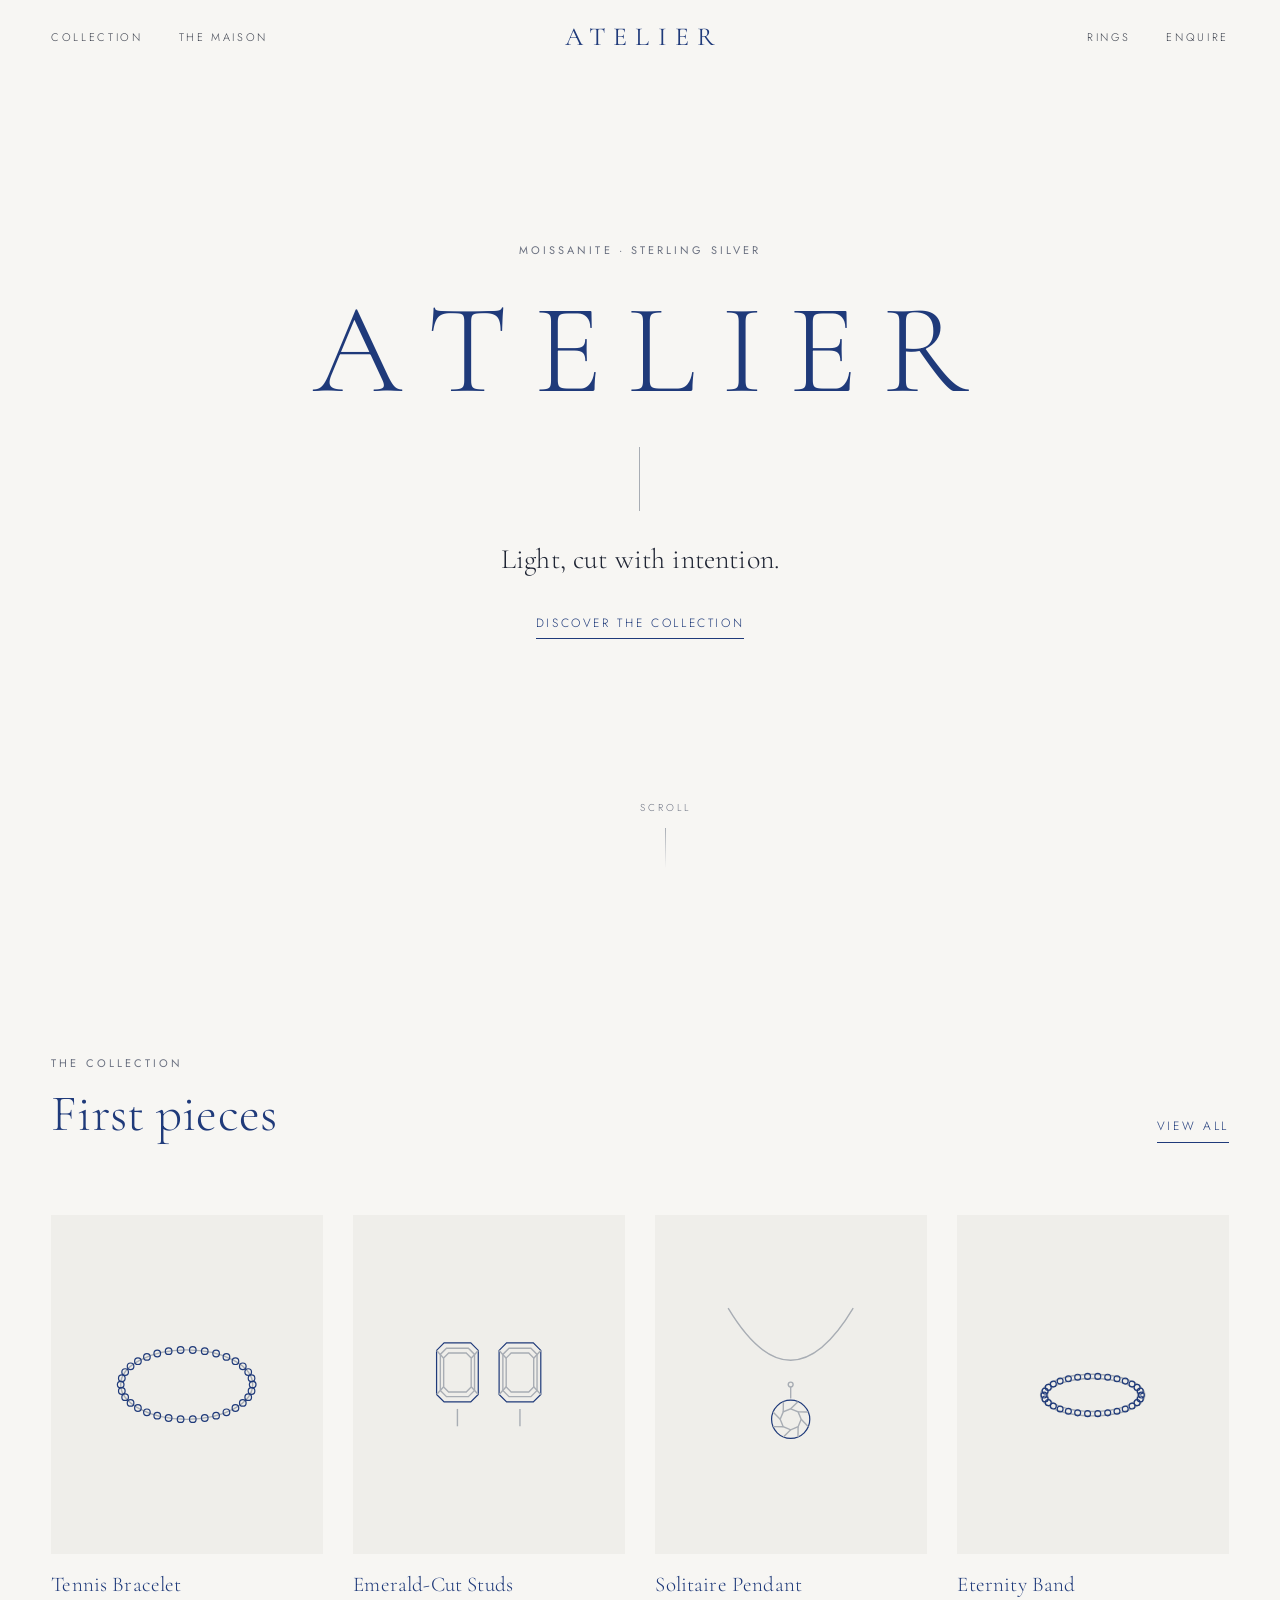
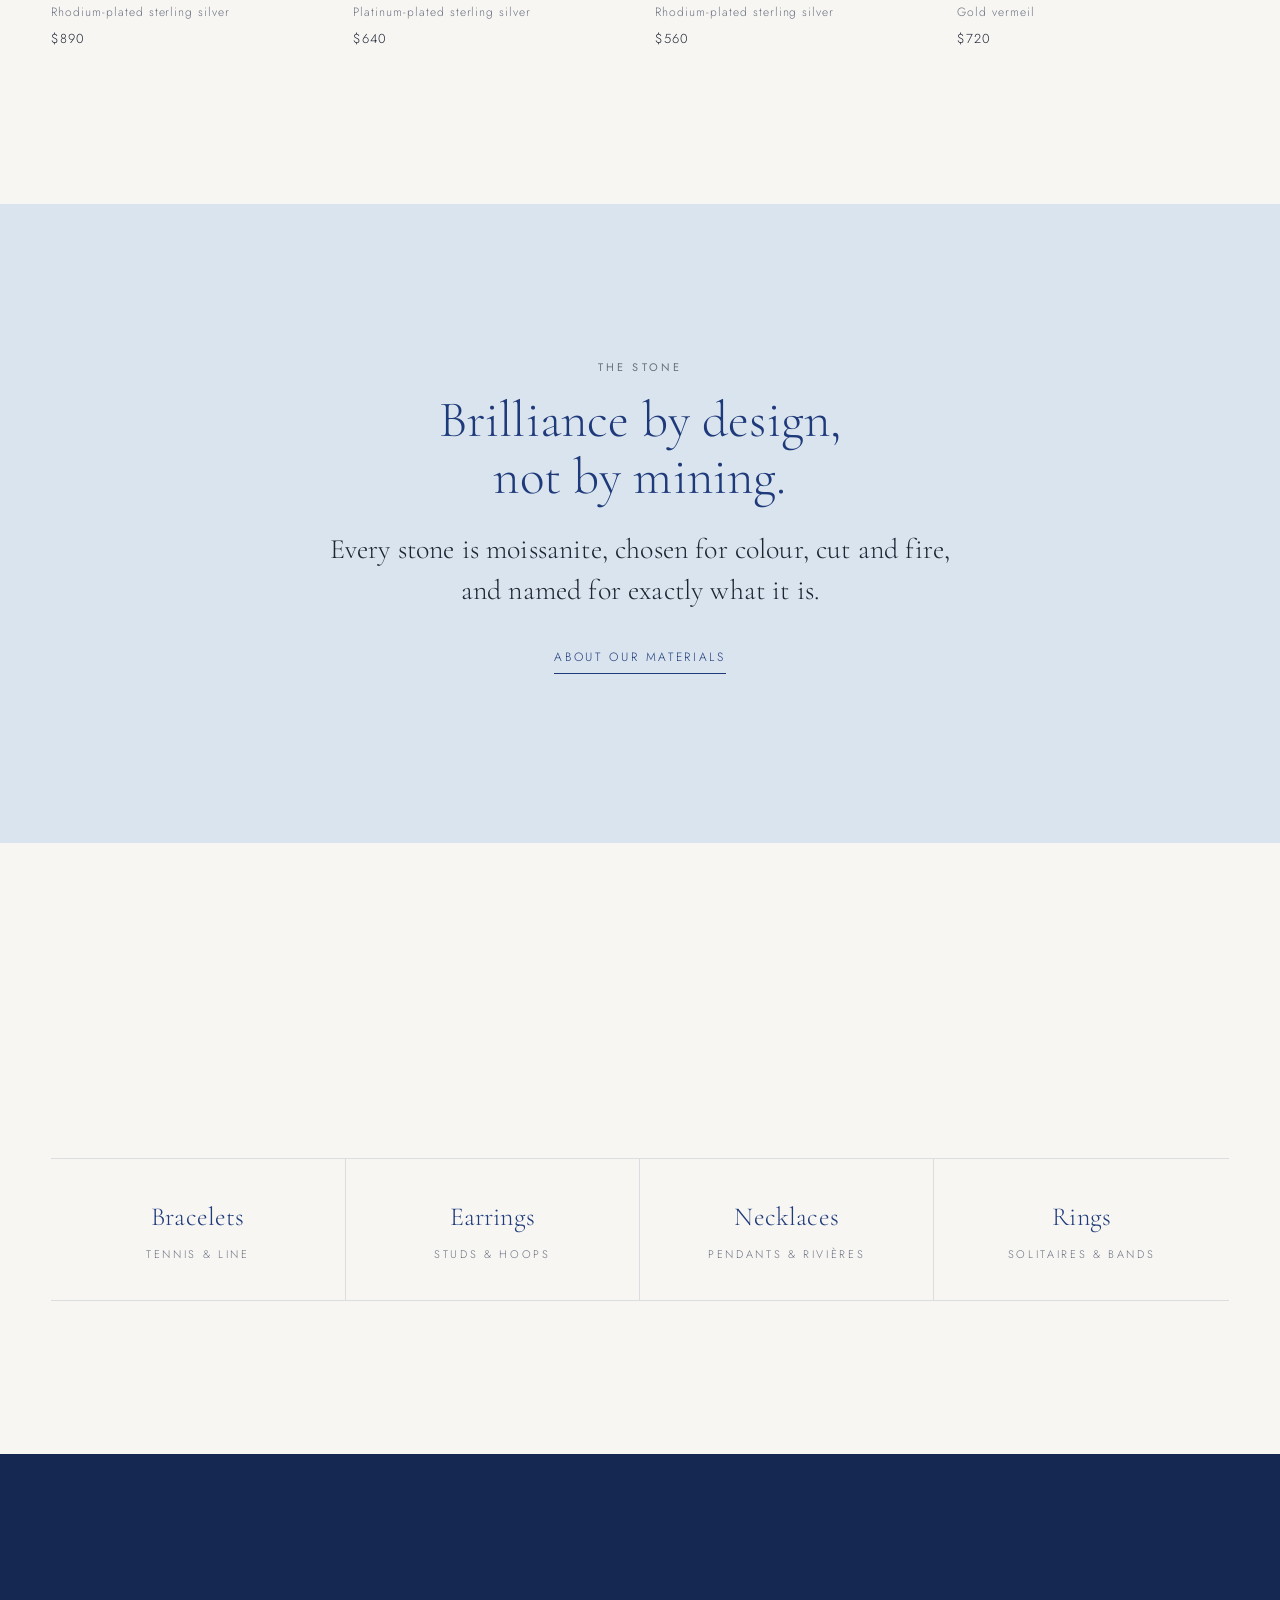
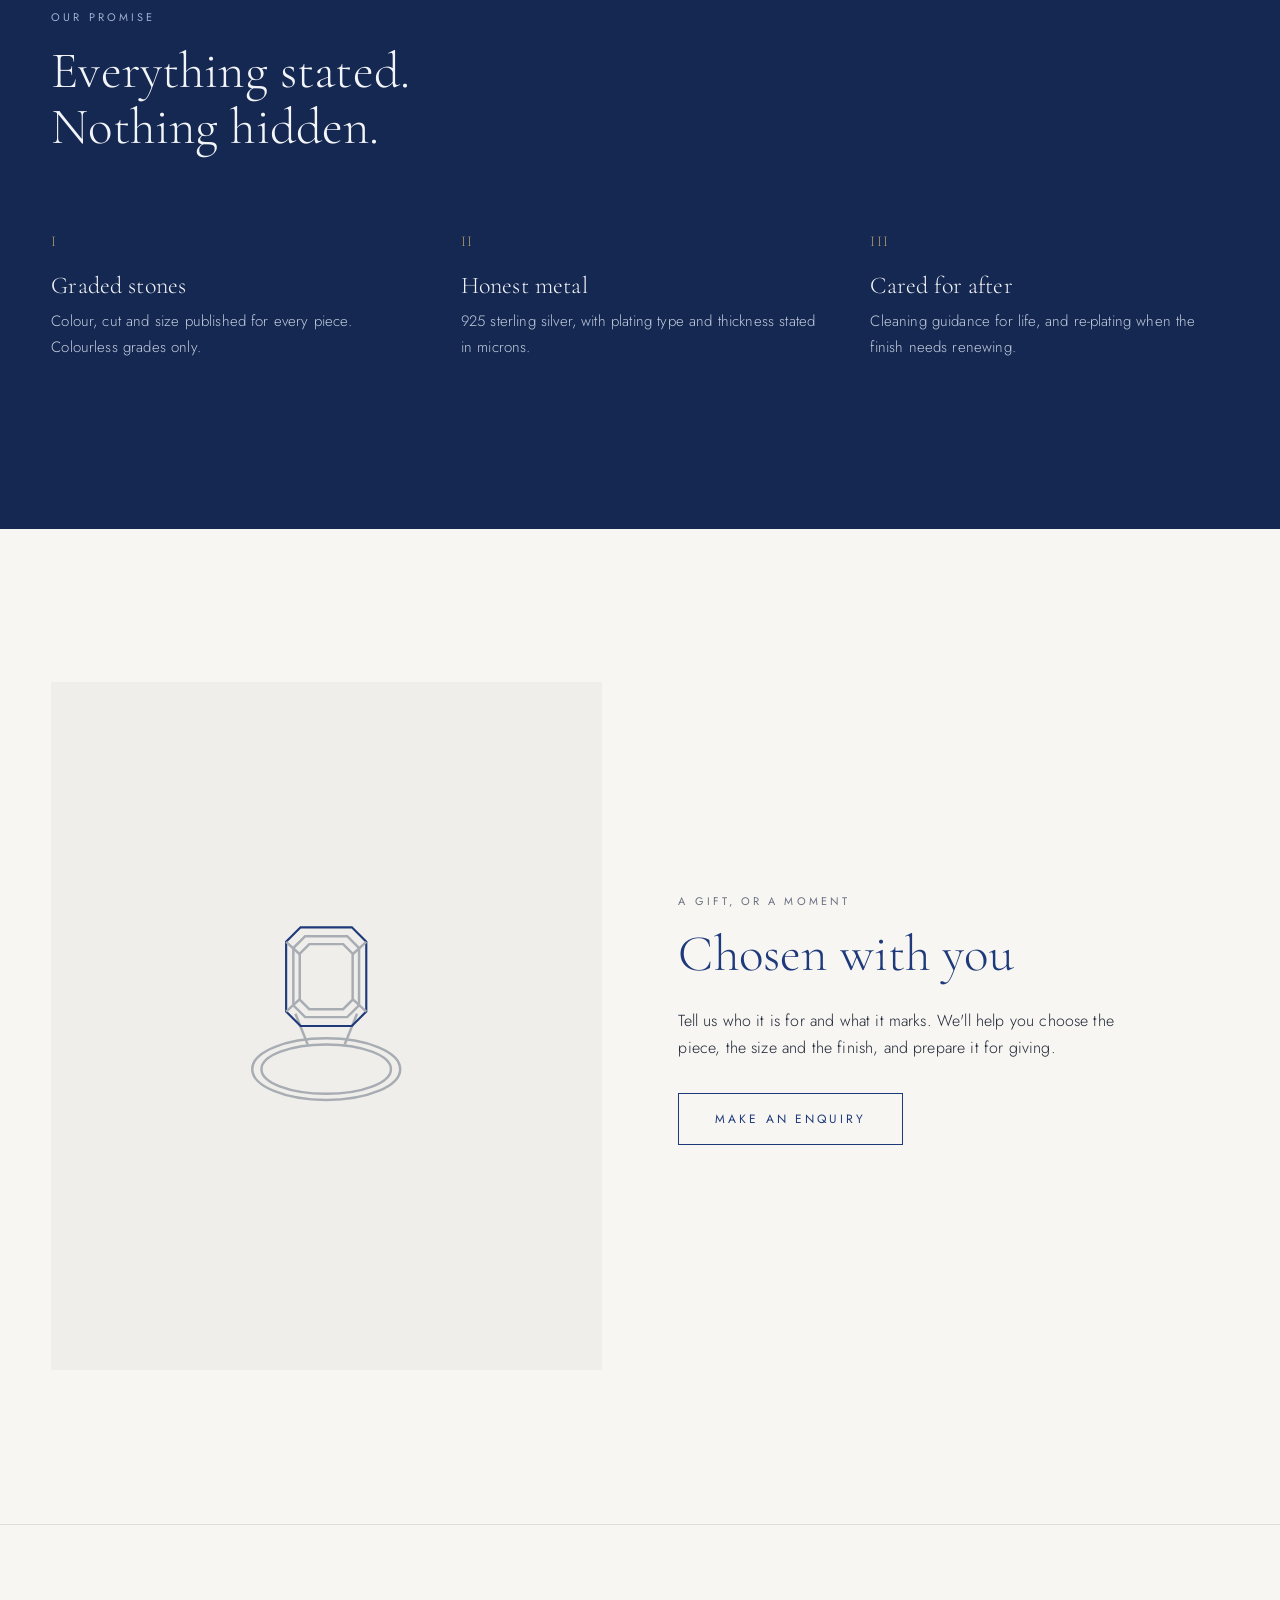
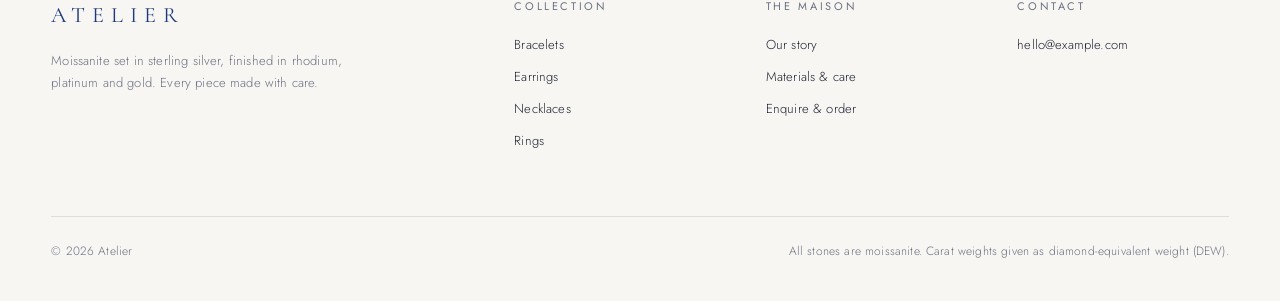
==== commit ec568b29: "Cool the background off-white slightly Co-Authored-By: Claude Opus 5.5 <noreply@anthropic.com> Claud" ====
--- a/index.html
+++ b/index.html
@@ -5,7 +5,7 @@
 <meta name="viewport" content="width=device-width, initial-scale=1">
 <title>{brand} — Moissanite Jewelry</title>
 <meta name="description" content="Moissanite set in sterling silver, finished in rhodium, platinum and gold.">
-<meta name="theme-color" content="#F7F5F1">
+<meta name="theme-color" content="#F7F6F3">
 <link rel="icon" href="data:,">
 <link rel="preconnect" href="https://fonts.googleapis.com">
 <link rel="preconnect" href="https://fonts.gstatic.com" crossorigin>
--- a/assets/css/site.css
+++ b/assets/css/site.css
@@ -7,8 +7,8 @@
    gold   — rare accent
    ========================================================== */
 :root {
-  --paper: #F7F5F1;
-  --paper-2: #F0EDE7;
+  --paper: #F7F6F3;
+  --paper-2: #EFEEEA;
   --ink: #1F3A7A;
   --ink-deep: #142852;
   --text: #1E2433;
@@ -115,7 +115,7 @@
   transition: background .6s var(--ease), border-color .6s var(--ease), transform .6s var(--ease);
   border-bottom: 1px solid transparent;
 }
-.header.is-scrolled { background: rgba(247, 245, 241, .92); backdrop-filter: blur(10px); -webkit-backdrop-filter: blur(10px); border-color: var(--line); }
+.header.is-scrolled { background: rgba(247, 246, 243, .92); backdrop-filter: blur(10px); -webkit-backdrop-filter: blur(10px); border-color: var(--line); }
 .header.is-hidden { transform: translateY(-100%); }
 .header__inner { display: grid; grid-template-columns: 1fr auto 1fr; align-items: center; width: 100%; }
 .nav { display: flex; gap: 36px; }
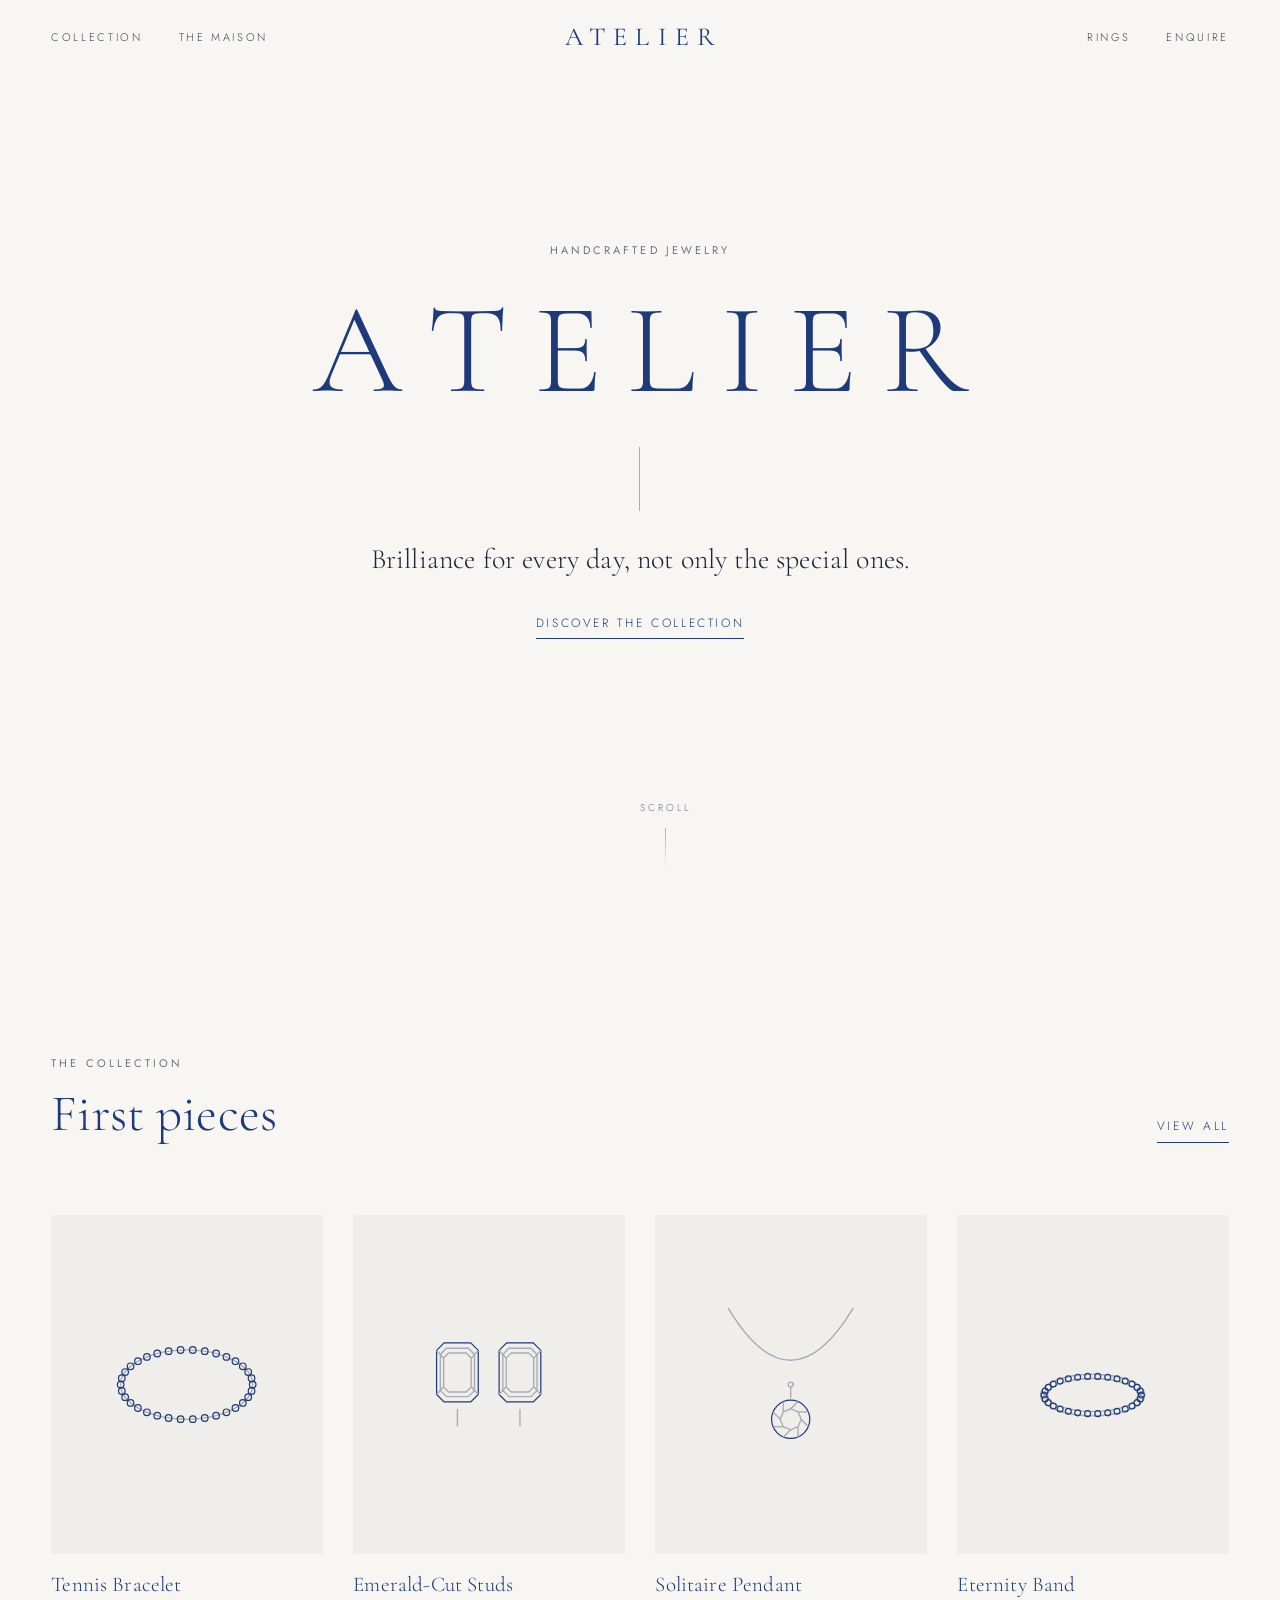
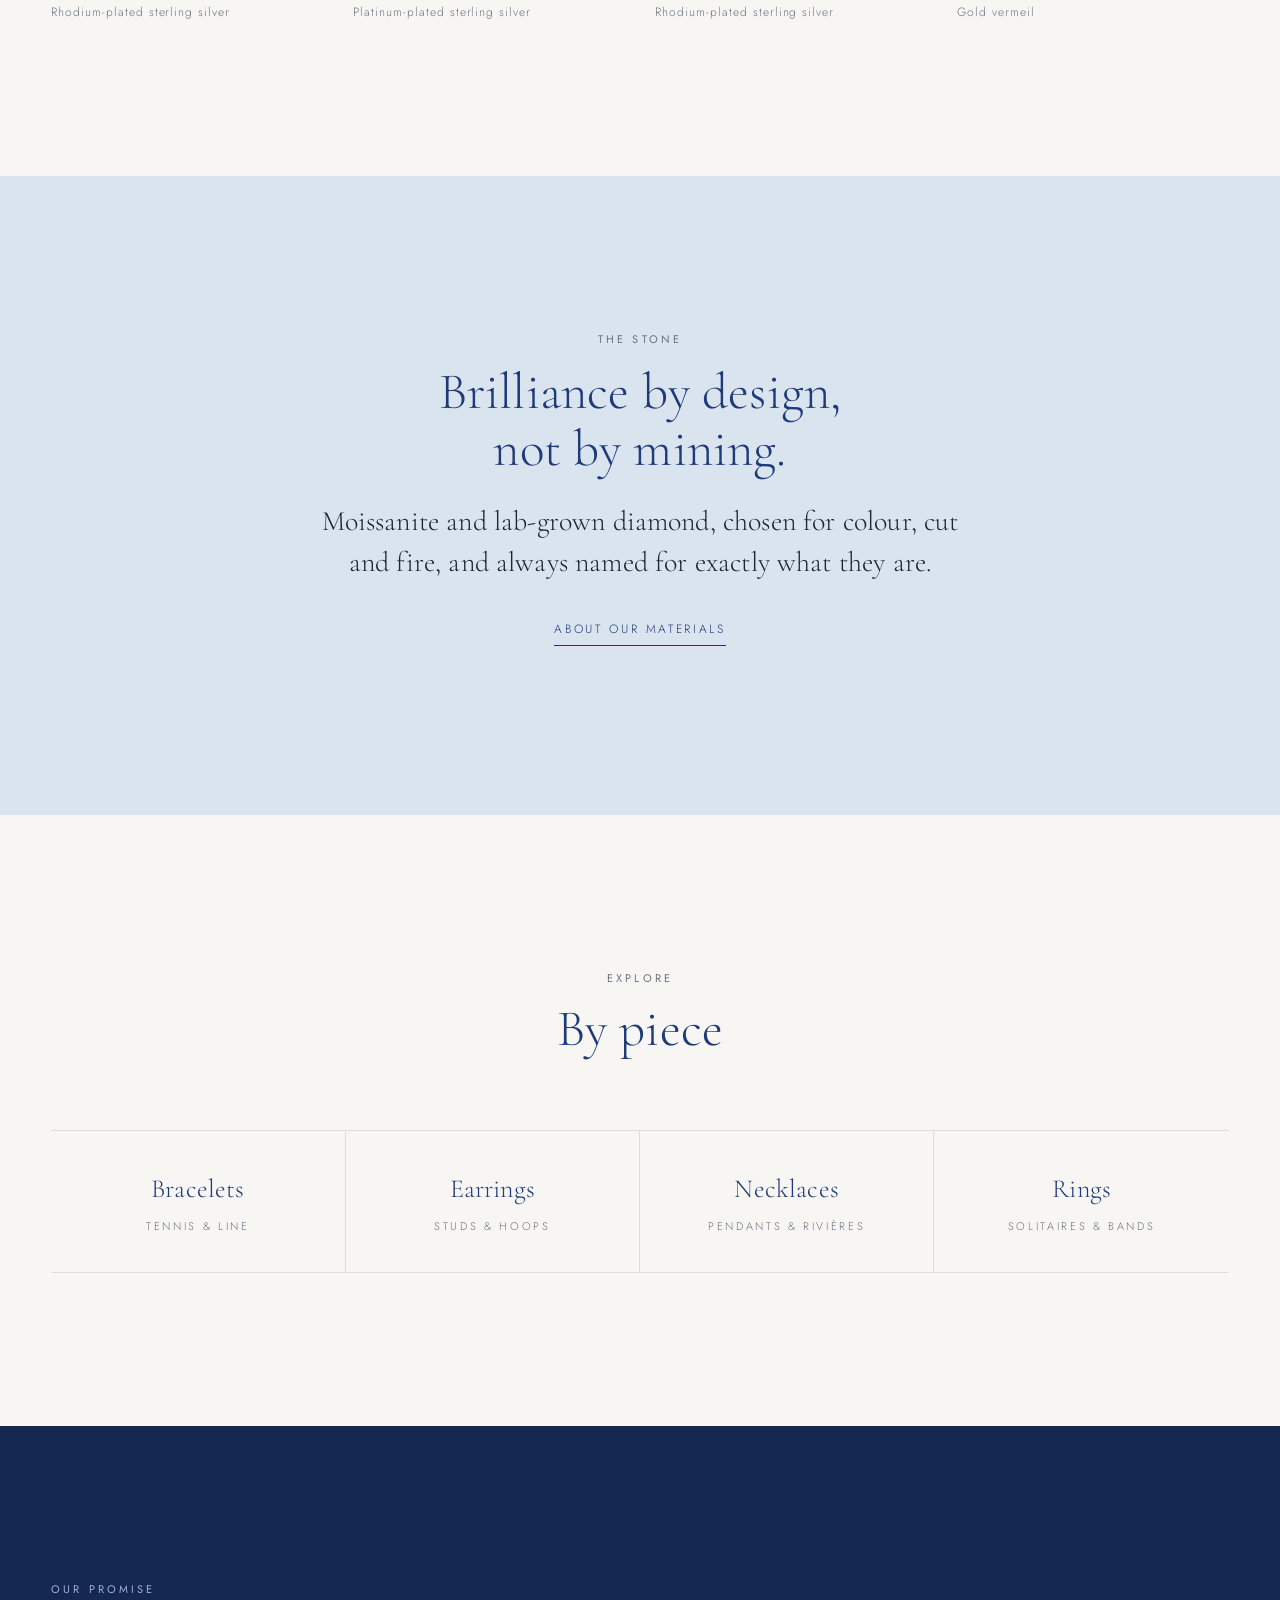
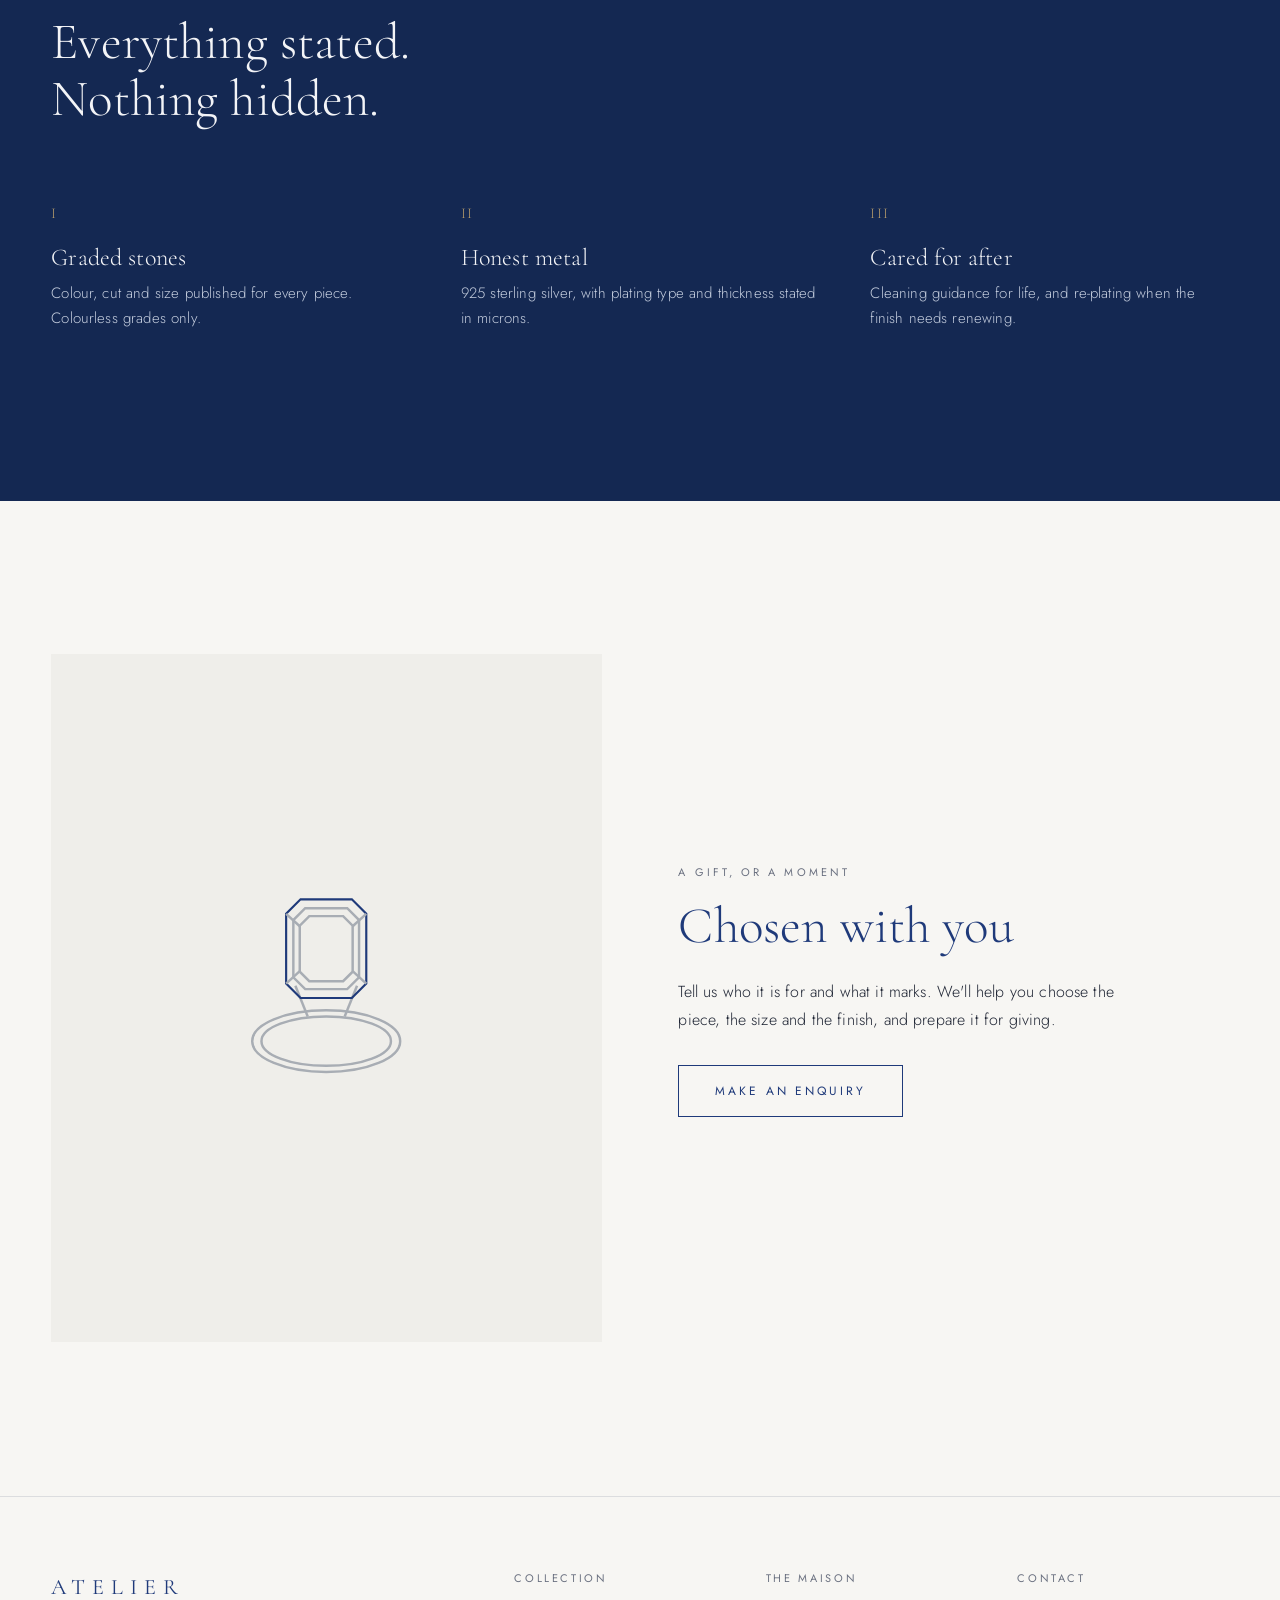
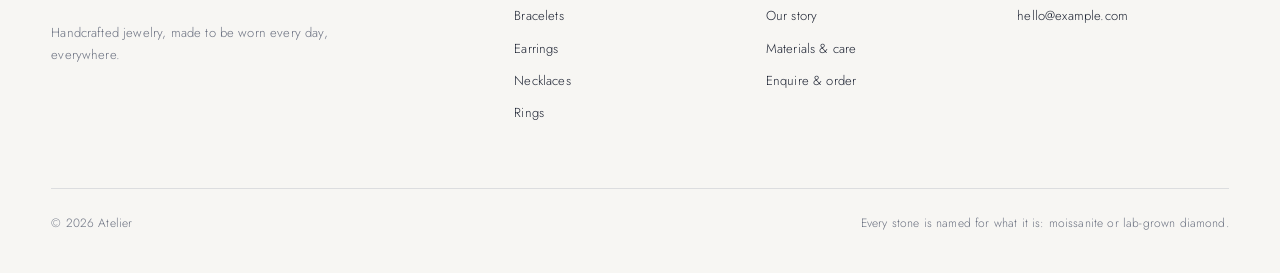
==== commit f129e812: "Hide prices; lead with handcraft and everyday wear instead of materials Co-Authored-By: Claude Opus " ====
--- a/index.html
+++ b/index.html
@@ -4,7 +4,7 @@
 <meta charset="utf-8">
 <meta name="viewport" content="width=device-width, initial-scale=1">
 <title>{brand} — Moissanite Jewelry</title>
-<meta name="description" content="Moissanite set in sterling silver, finished in rhodium, platinum and gold.">
+<meta name="description" content="Handcrafted jewelry, made to be worn every day, everywhere.">
 <meta name="theme-color" content="#F7F6F3">
 <link rel="icon" href="data:,">
 <link rel="preconnect" href="https://fonts.googleapis.com">
@@ -44,10 +44,10 @@
       then add class "hero--film" to the section above. -->
     </div>
     <div class="hero__content">
-      <p class="overline hero__fade" style="--d:.2s">Moissanite · Sterling Silver</p>
+      <p class="overline hero__fade" style="--d:.2s">Handcrafted Jewelry</p>
       <h1 class="hero__title" data-brand>Atelier</h1>
       <div class="hero__rule" aria-hidden="true"></div>
-      <p class="lede hero__fade" style="--d:2s">Light, cut with intention.</p>
+      <p class="lede hero__fade" style="--d:2s">Brilliance for every day, not only the special ones.</p>
       <p class="hero__fade" style="--d:2.4s;margin-top:28px"><a class="link" href="collection.html">Discover the collection</a></p>
     </div>
     <span class="scroll-cue hero__fade" style="--d:3s" aria-hidden="true">Scroll</span>
@@ -70,7 +70,7 @@
     <div class="wrap statement">
       <p class="overline reveal">The stone</p>
       <h2 class="reveal" style="--d:.1s;margin-top:16px">Brilliance by design,<br>not by mining.</h2>
-      <p class="lede reveal" style="--d:.2s">Every stone is moissanite, chosen for colour, cut and fire, and named for exactly what it is.</p>
+      <p class="lede reveal" style="--d:.2s">Moissanite and lab-grown diamond, chosen for colour, cut and fire, and always named for exactly what they are.</p>
       <p class="reveal" style="--d:.3s;margin-top:32px"><a class="link" href="about.html#materials">About our materials</a></p>
     </div>
   </section>
@@ -137,7 +137,7 @@
     <div class="footer__grid">
       <div>
         <a class="brand" href="index.html" data-brand>Atelier</a>
-        <p style="max-width:340px;color:var(--muted)">Moissanite set in sterling silver, finished in rhodium, platinum and gold. Every piece made with care.</p>
+        <p style="max-width:340px;color:var(--muted)">Handcrafted jewelry, made to be worn every day, everywhere.</p>
       </div>
       <div>
         <h4>Collection</h4>
@@ -166,7 +166,7 @@
     </div>
     <div class="footer__base">
       <span>© <span data-year></span> <span data-brand>Atelier</span></span>
-      <span>All stones are moissanite. Carat weights given as diamond-equivalent weight (DEW).</span>
+      <span>Every stone is named for what it is: moissanite or lab-grown diamond.</span>
     </div>
   </div>
 </footer>
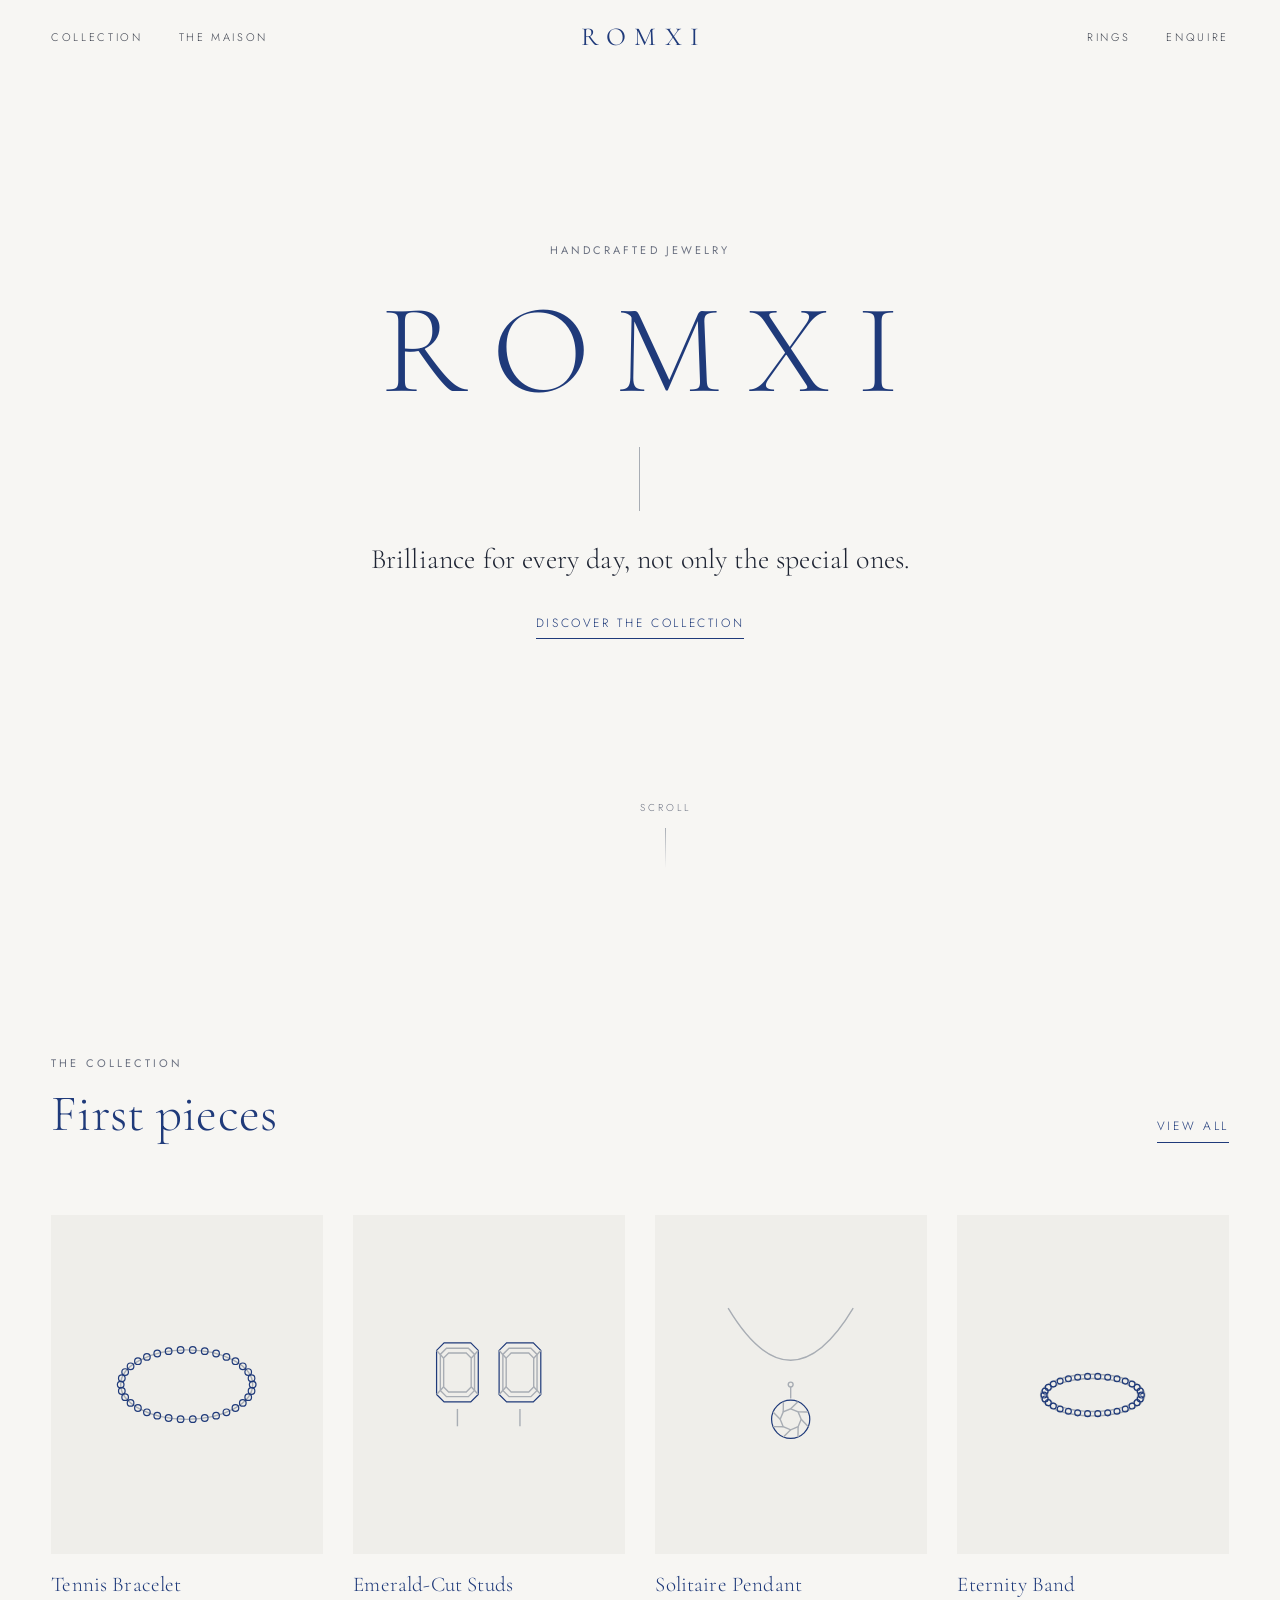
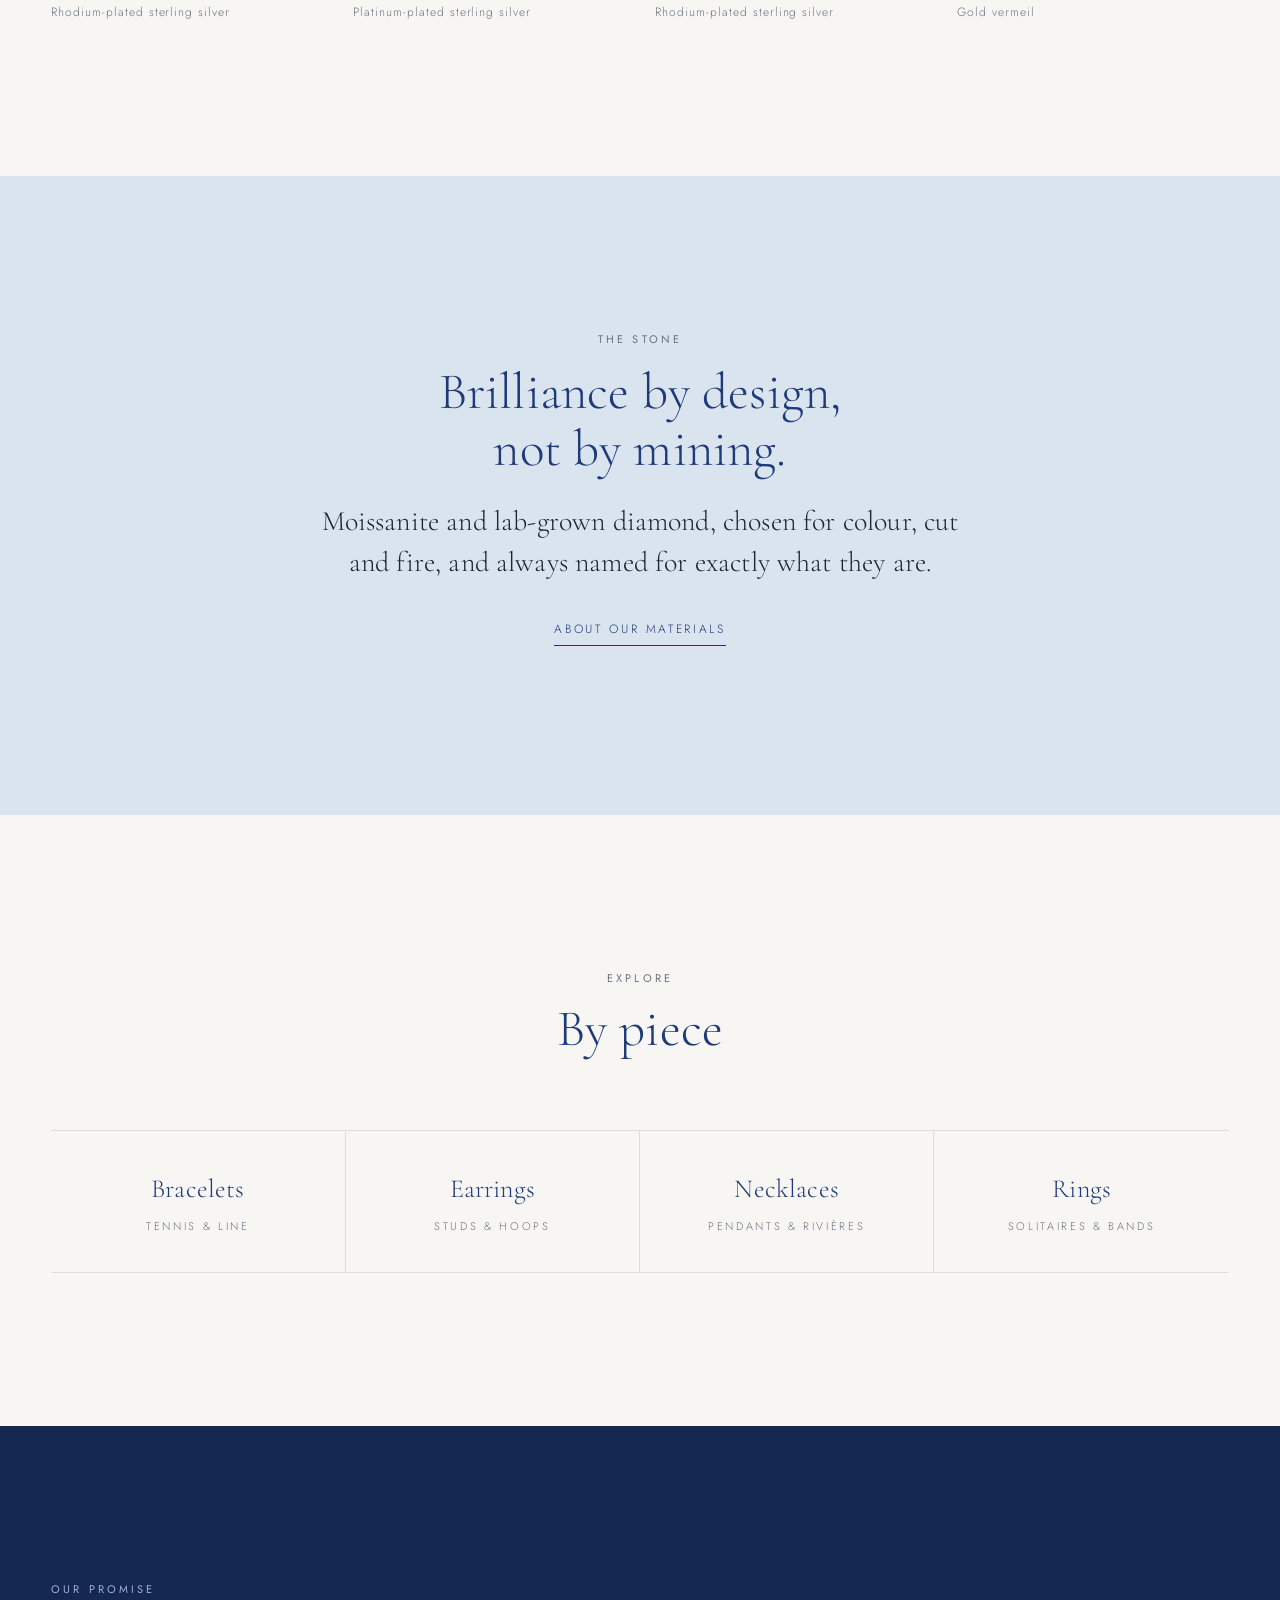
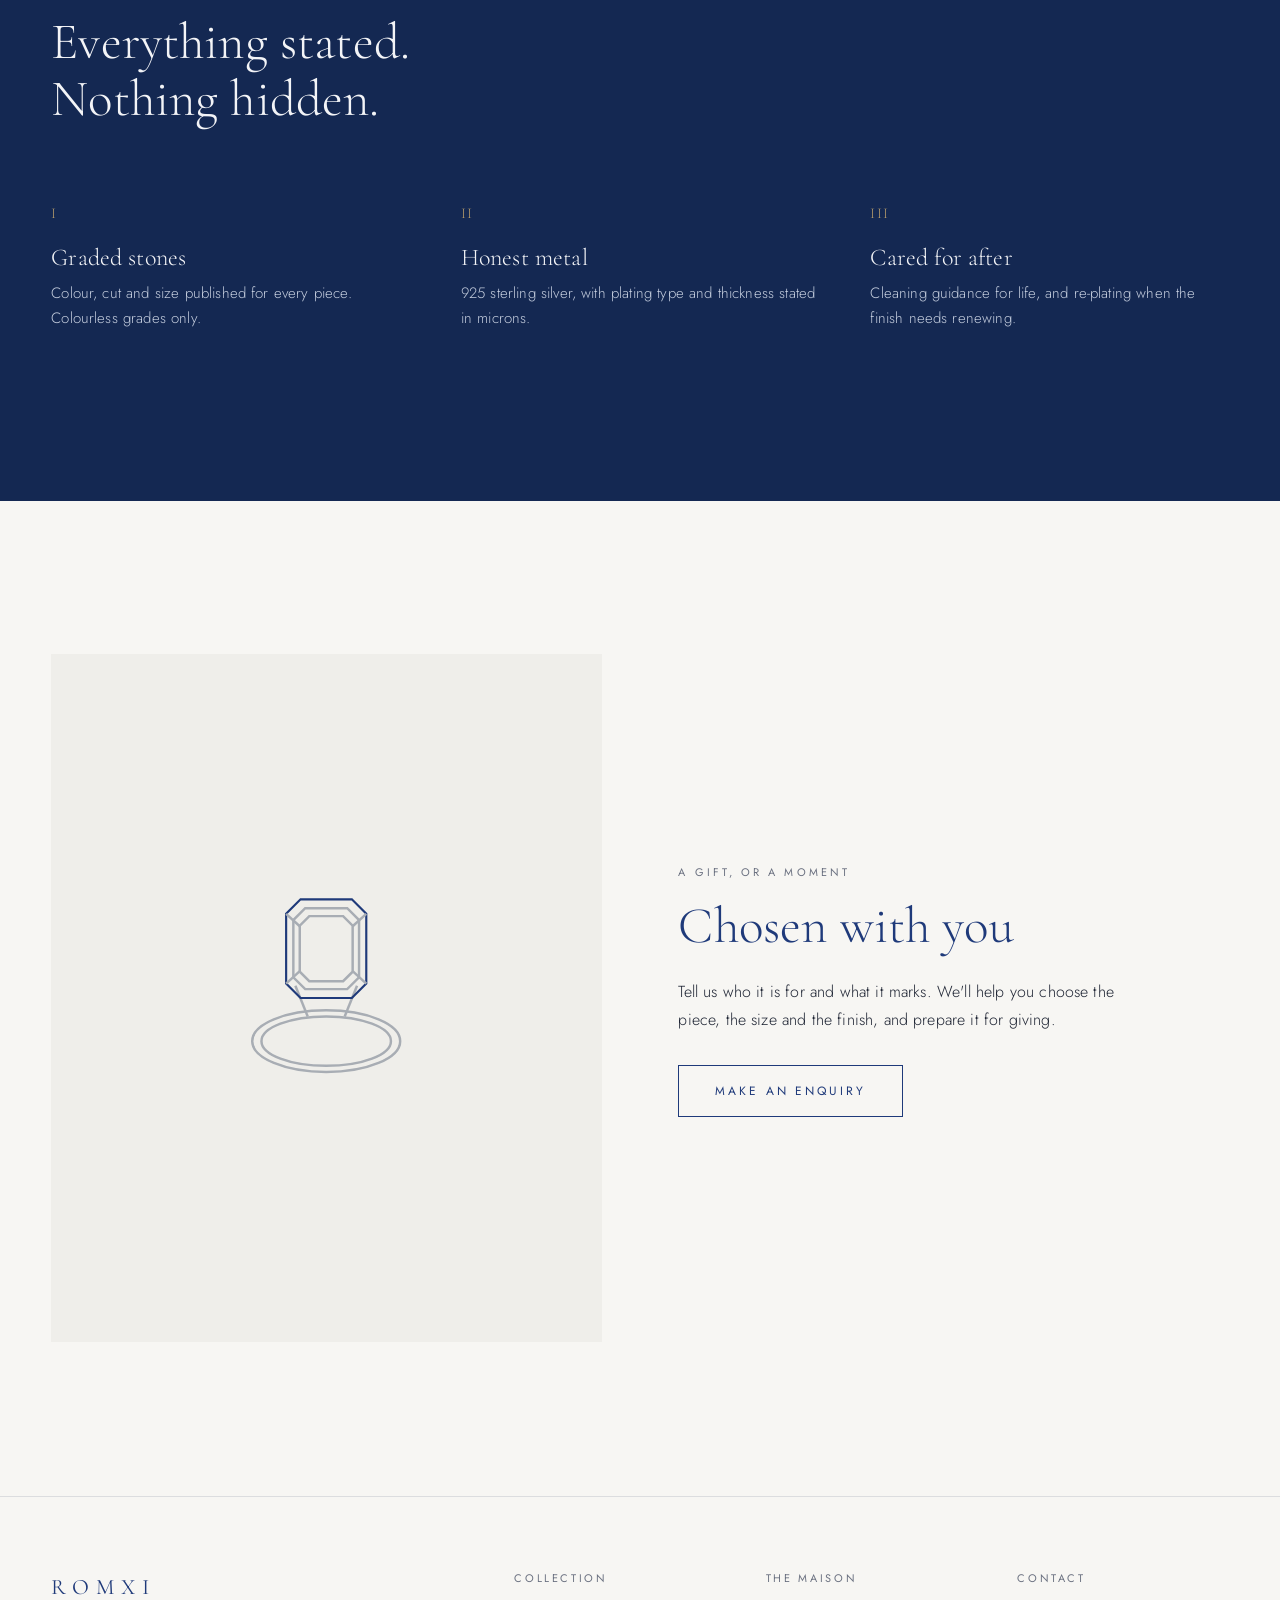
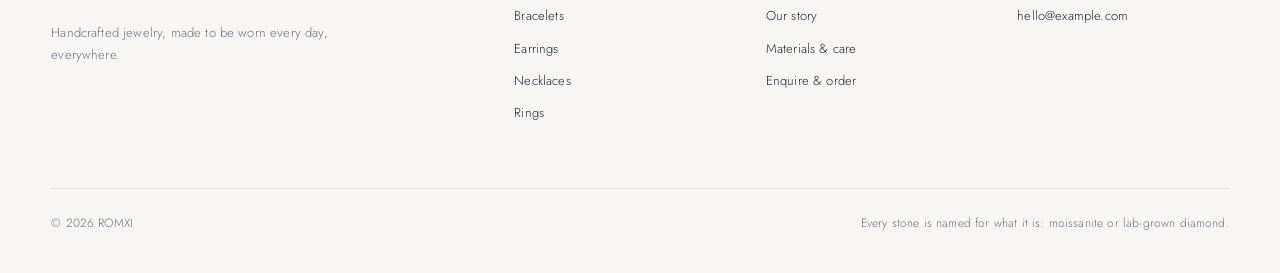
==== commit 6c80b84c: "Use ROMXI as the working brand name Co-Authored-By: Claude Opus 5.5 <noreply@anthropic.com> Claude-S" ====
--- a/index.html
+++ b/index.html
@@ -20,7 +20,7 @@
       <a href="about.html">The Maison</a>
     </nav>
     <button class="menu-btn" type="button" aria-label="Menu" aria-expanded="false" aria-controls="mobile-menu"><span></span><span></span></button>
-    <a class="brand" href="index.html" data-brand>Atelier</a>
+    <a class="brand" href="index.html" data-brand>ROMXI</a>
     <nav class="nav nav--right" aria-label="Secondary">
       <a href="collection.html?c=rings">Rings</a>
       <a href="enquire.html">Enquire</a>
@@ -45,7 +45,7 @@
     </div>
     <div class="hero__content">
       <p class="overline hero__fade" style="--d:.2s">Handcrafted Jewelry</p>
-      <h1 class="hero__title" data-brand>Atelier</h1>
+      <h1 class="hero__title" data-brand>ROMXI</h1>
       <div class="hero__rule" aria-hidden="true"></div>
       <p class="lede hero__fade" style="--d:2s">Brilliance for every day, not only the special ones.</p>
       <p class="hero__fade" style="--d:2.4s;margin-top:28px"><a class="link" href="collection.html">Discover the collection</a></p>
@@ -136,7 +136,7 @@
   <div class="wrap">
     <div class="footer__grid">
       <div>
-        <a class="brand" href="index.html" data-brand>Atelier</a>
+        <a class="brand" href="index.html" data-brand>ROMXI</a>
         <p style="max-width:340px;color:var(--muted)">Handcrafted jewelry, made to be worn every day, everywhere.</p>
       </div>
       <div>
@@ -165,7 +165,7 @@
       </div>
     </div>
     <div class="footer__base">
-      <span>© <span data-year></span> <span data-brand>Atelier</span></span>
+      <span>© <span data-year></span> <span data-brand>ROMXI</span></span>
       <span>Every stone is named for what it is: moissanite or lab-grown diamond.</span>
     </div>
   </div>
